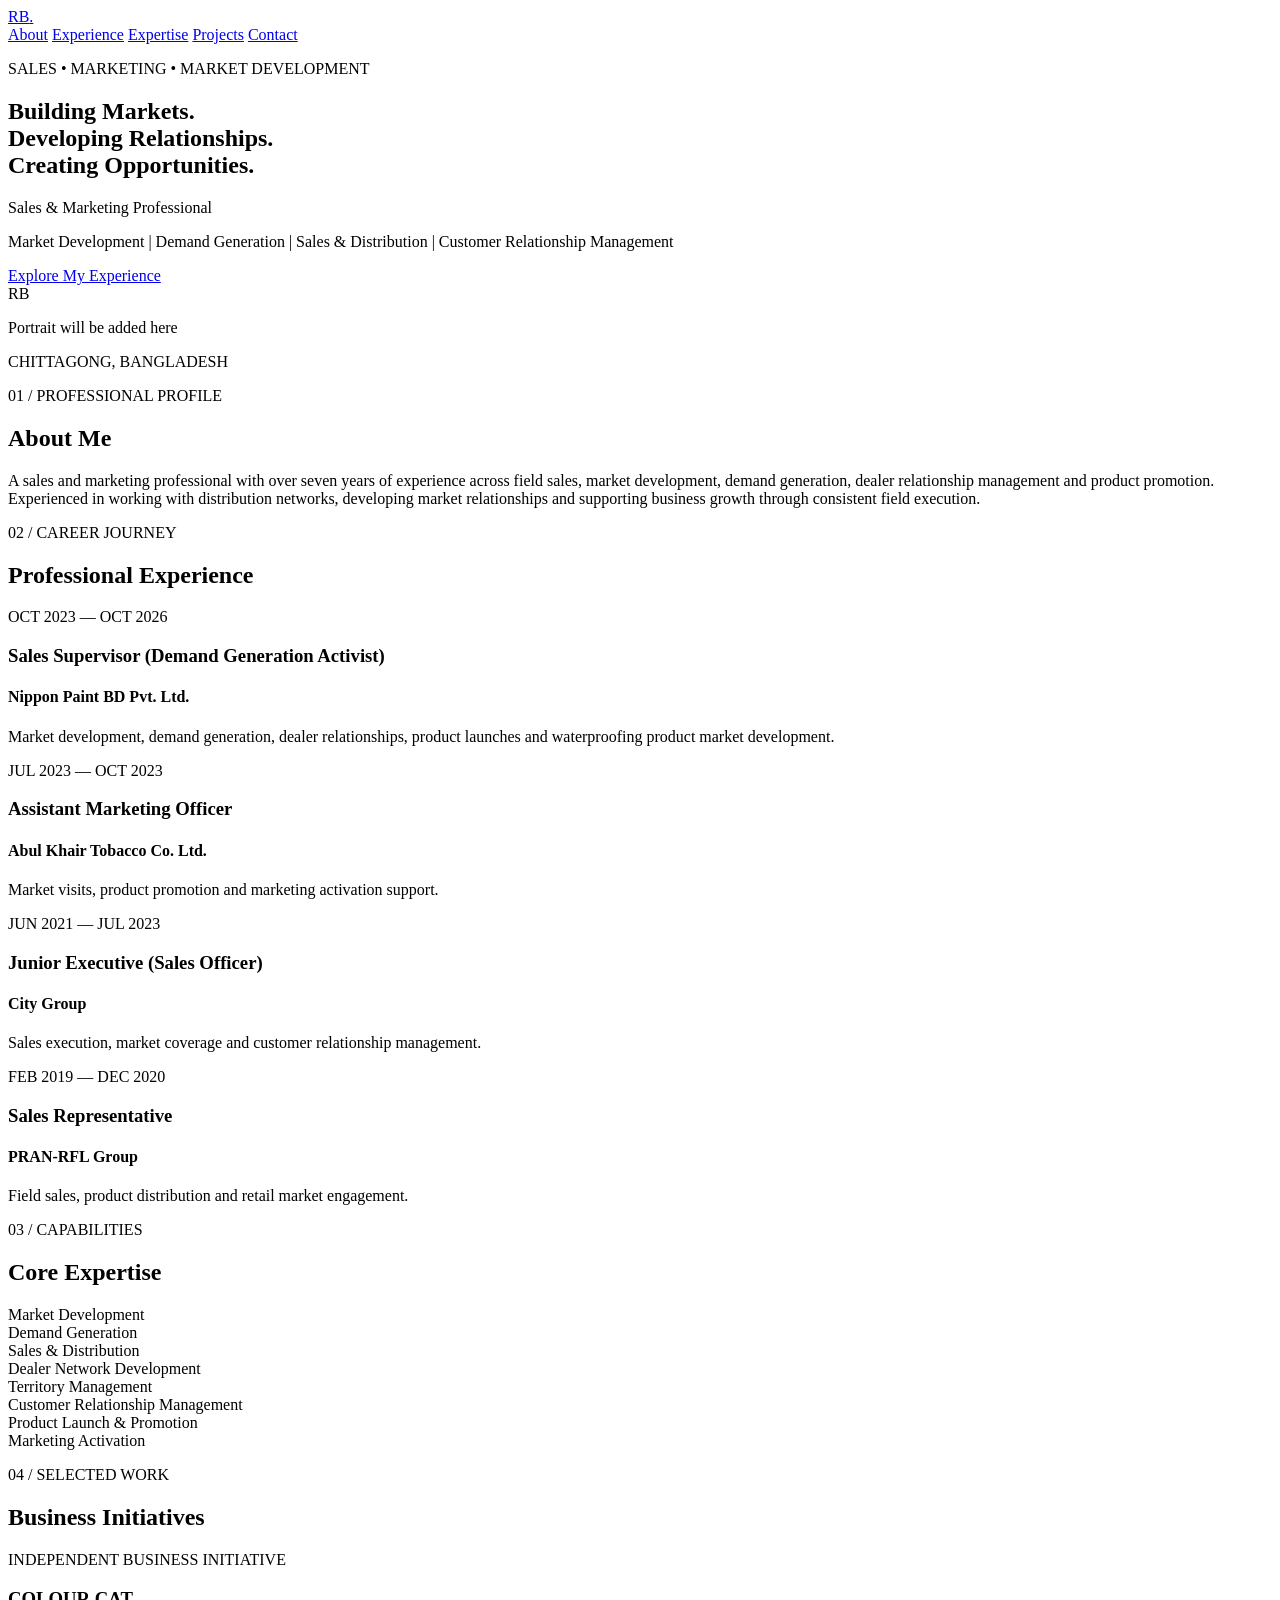
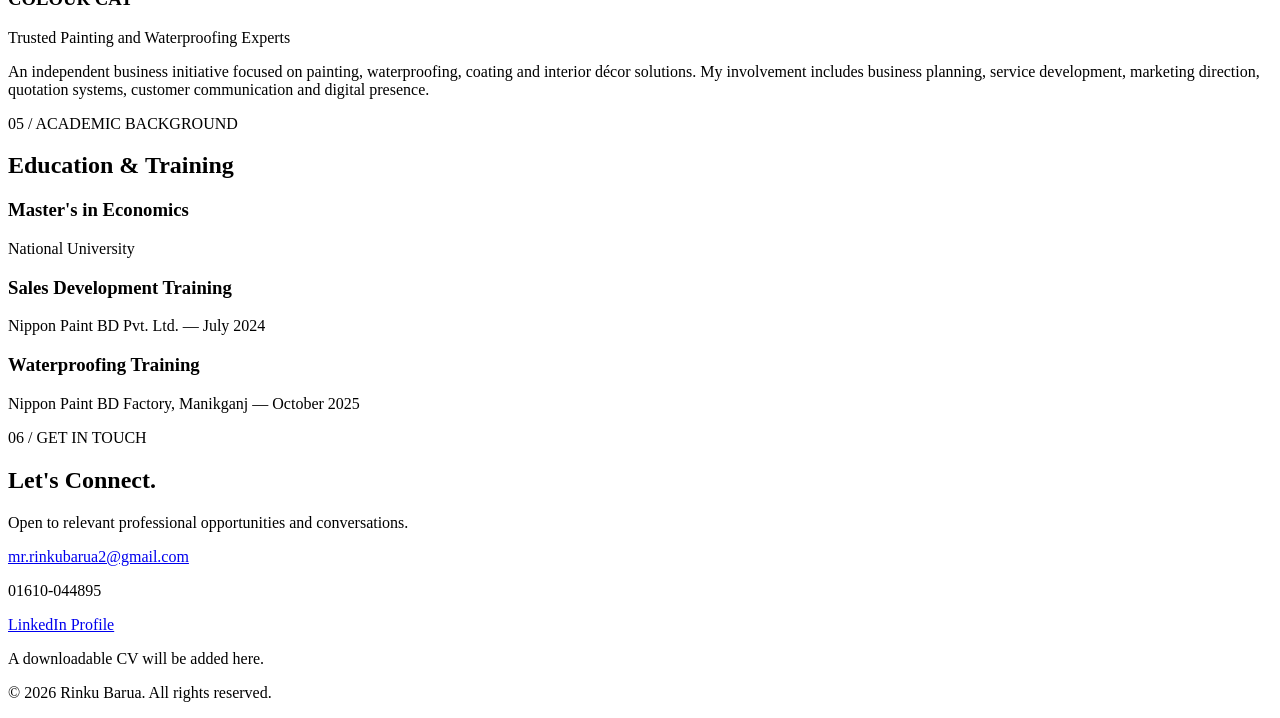
==== index.html @ 709183a2 "Add portfolio homepage structure" ====
<!DOCTYPE html>
<html lang="en">
<head>
  <meta charset="UTF-8">
  <meta name="viewport" content="width=device-width, initial-scale=1.0">
  <meta name="description" content="Rinku Barua — Sales & Marketing Professional specializing in market development, demand generation, sales and distribution.">
  <title>Rinku Barua | Sales & Marketing Professional</title>
  <link rel="stylesheet" href="style.css">
</head>
<body>

  <header class="site-header">
    <a class="brand" href="#home">RB<span>.</span></a>
    <nav>
      <a href="#about">About</a>
      <a href="#experience">Experience</a>
      <a href="#expertise">Expertise</a>
      <a href="#projects">Projects</a>
      <a href="#contact">Contact</a>
    </nav>
  </header>

  <main>
    <section class="hero" id="home">
      <div class="hero-content">
        <p class="eyebrow">SALES • MARKETING • MARKET DEVELOPMENT</p>
        <h1>Building Markets.<br>Developing Relationships.<br><span>Creating Opportunities.</span></h1>
        <p class="hero-role">Sales & Marketing Professional</p>
        <p class="hero-description">
          Market Development | Demand Generation | Sales & Distribution |
          Customer Relationship Management
        </p>
        <a class="primary-button" href="#experience">Explore My Experience</a>
      </div>
      <div class="hero-visual">
        <div class="portrait-placeholder">
          <span>RB</span>
          <p>Portrait will be added here</p>
        </div>
        <div class="visual-caption">CHITTAGONG, BANGLADESH</div>
      </div>
    </section>

    <section class="section" id="about">
      <p class="eyebrow">01 / PROFESSIONAL PROFILE</p>
      <h2>About Me</h2>
      <p class="section-intro">
        A sales and marketing professional with over seven years of experience
        across field sales, market development, demand generation, dealer
        relationship management and product promotion. Experienced in
        working with distribution networks, developing market relationships
        and supporting business growth through consistent field execution.
      </p>
    </section>

    <section class="section dark-section" id="experience">
      <p class="eyebrow">02 / CAREER JOURNEY</p>
      <h2>Professional Experience</h2>
      <div class="experience-list">
        <article class="experience-item">
          <p class="date">OCT 2023 — OCT 2026</p>
          <h3>Sales Supervisor (Demand Generation Activist)</h3>
          <h4>Nippon Paint BD Pvt. Ltd.</h4>
          <p>Market development, demand generation, dealer relationships,
          product launches and waterproofing product market development.</p>
        </article>
        <article class="experience-item">
          <p class="date">JUL 2023 — OCT 2023</p>
          <h3>Assistant Marketing Officer</h3>
          <h4>Abul Khair Tobacco Co. Ltd.</h4>
          <p>Market visits, product promotion and marketing activation support.</p>
        </article>
        <article class="experience-item">
          <p class="date">JUN 2021 — JUL 2023</p>
          <h3>Junior Executive (Sales Officer)</h3>
          <h4>City Group</h4>
          <p>Sales execution, market coverage and customer relationship management.</p>
        </article>
        <article class="experience-item">
          <p class="date">FEB 2019 — DEC 2020</p>
          <h3>Sales Representative</h3>
          <h4>PRAN-RFL Group</h4>
          <p>Field sales, product distribution and retail market engagement.</p>
        </article>
      </div>
    </section>

    <section class="section" id="expertise">
      <p class="eyebrow">03 / CAPABILITIES</p>
      <h2>Core Expertise</h2>
      <div class="expertise-grid">
        <div>Market Development</div>
        <div>Demand Generation</div>
        <div>Sales & Distribution</div>
        <div>Dealer Network Development</div>
        <div>Territory Management</div>
        <div>Customer Relationship Management</div>
        <div>Product Launch & Promotion</div>
        <div>Marketing Activation</div>
      </div>
    </section>

    <section class="section dark-section" id="projects">
      <p class="eyebrow">04 / SELECTED WORK</p>
      <h2>Business Initiatives</h2>
      <article class="initiative">
        <p class="date">INDEPENDENT BUSINESS INITIATIVE</p>
        <h3>COLOUR CAT</h3>
        <p>Trusted Painting and Waterproofing Experts</p>
        <p>
          An independent business initiative focused on painting,
          waterproofing, coating and interior décor solutions. My involvement
          includes business planning, service development, marketing direction,
          quotation systems, customer communication and digital presence.
        </p>
      </article>
    </section>

    <section class="section" id="education">
      <p class="eyebrow">05 / ACADEMIC BACKGROUND</p>
      <h2>Education & Training</h2>
      <div class="education-item">
        <h3>Master's in Economics</h3>
        <p>National University</p>
      </div>
      <div class="education-item">
        <h3>Sales Development Training</h3>
        <p>Nippon Paint BD Pvt. Ltd. — July 2024</p>
      </div>
      <div class="education-item">
        <h3>Waterproofing Training</h3>
        <p>Nippon Paint BD Factory, Manikganj — October 2025</p>
      </div>
    </section>

    <section class="section contact-section" id="contact">
      <p class="eyebrow">06 / GET IN TOUCH</p>
      <h2>Let's Connect.</h2>
      <p>Open to relevant professional opportunities and conversations.</p>
      <a href="mailto:mr.rinkubarua2@gmail.com">mr.rinkubarua2@gmail.com</a>
      <p>01610-044895</p>
      <a href="https://linkedin.com/in/rinku-barua-a6a3b2190" target="_blank" rel="noopener noreferrer">LinkedIn Profile</a>
      <p class="cv-note">A downloadable CV will be added here.</p>
    </section>
  </main>

  <footer>
    <p>© 2026 Rinku Barua. All rights reserved.</p>
  </footer>

  <script src="script.js"></script>
</body>
</html>
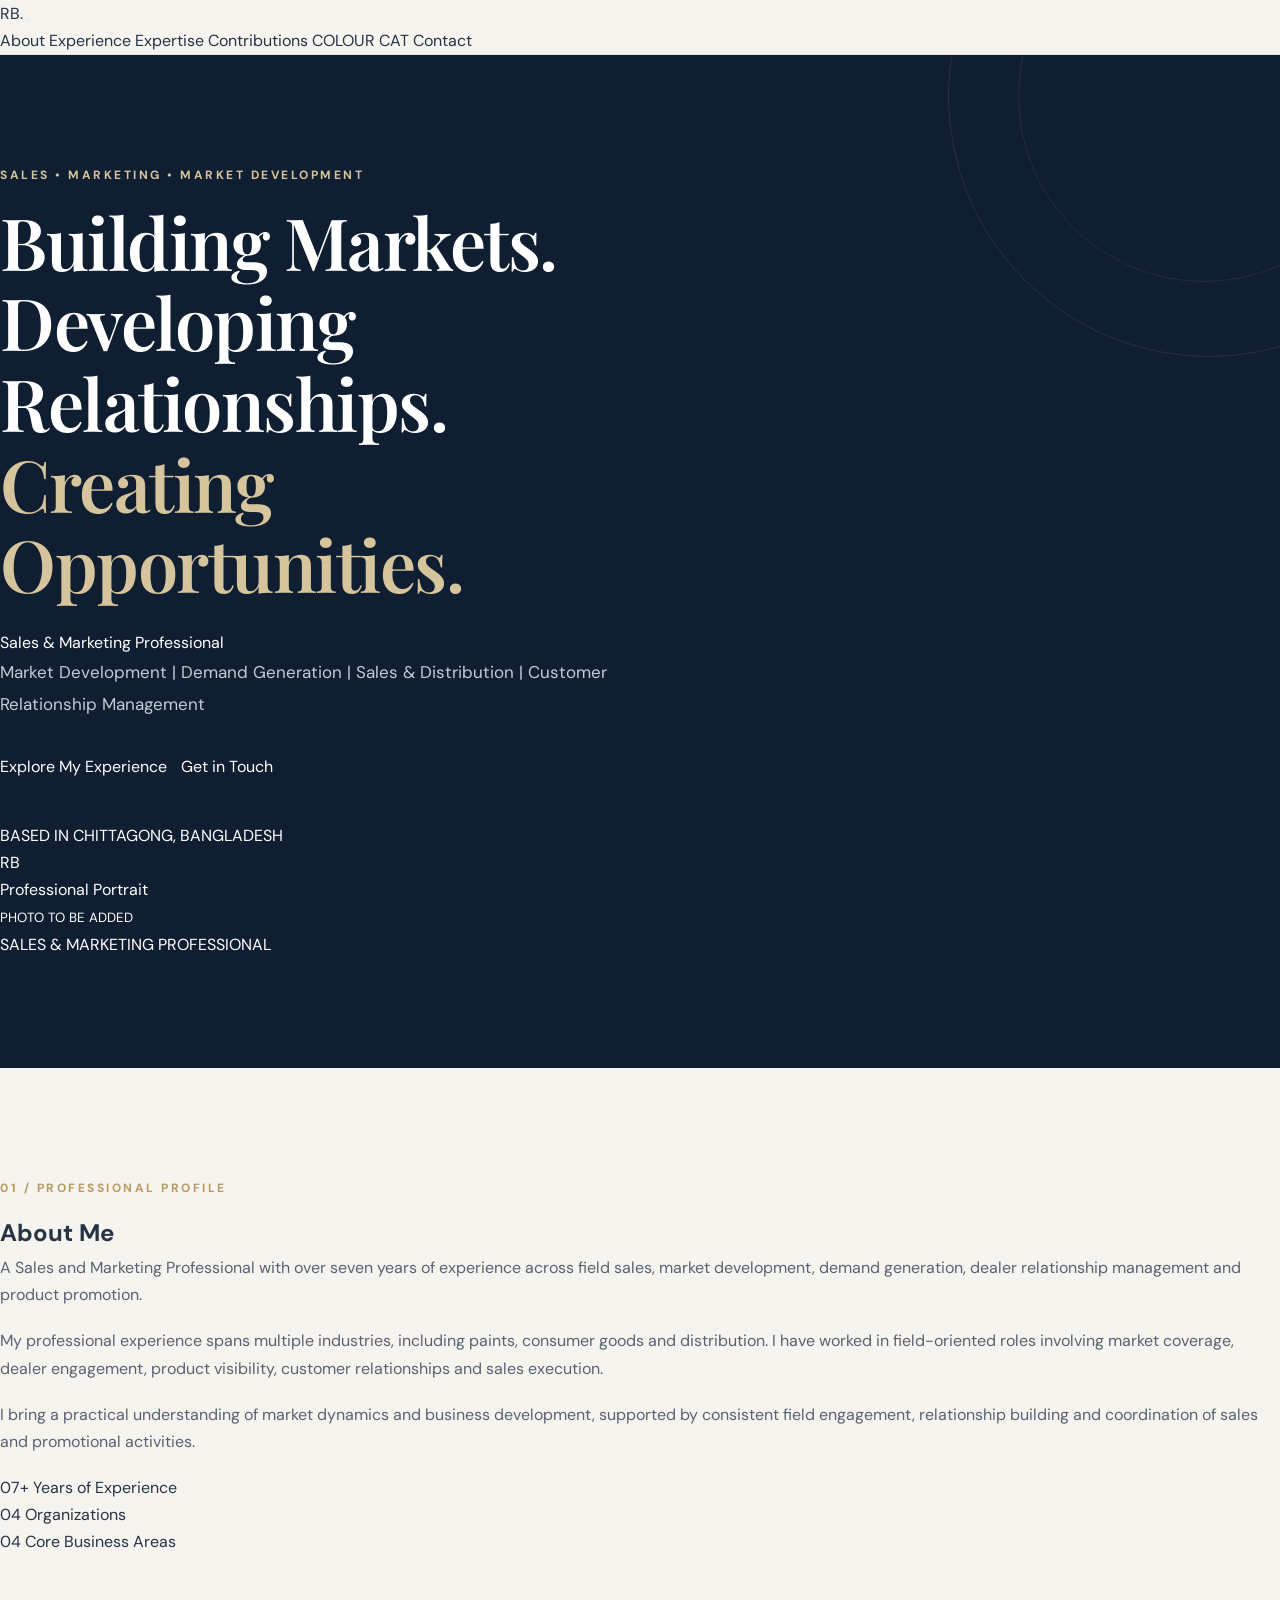
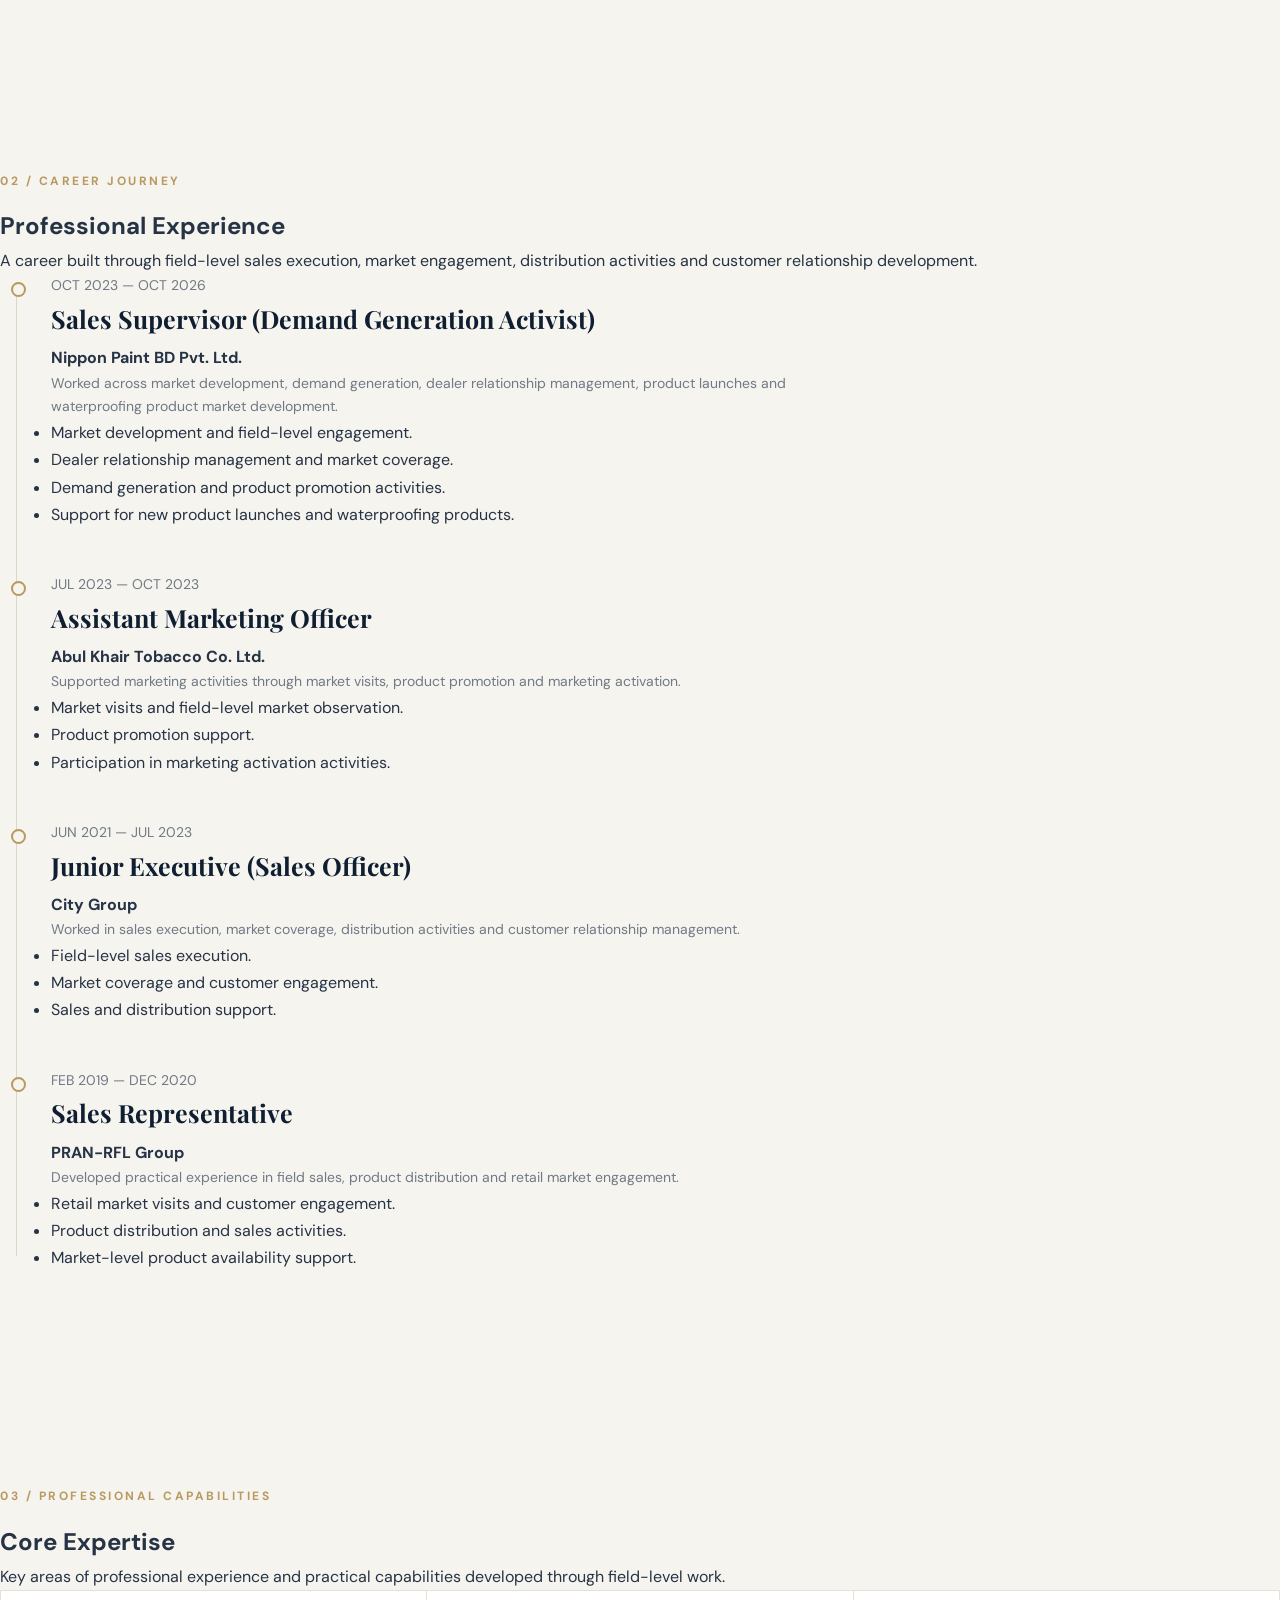
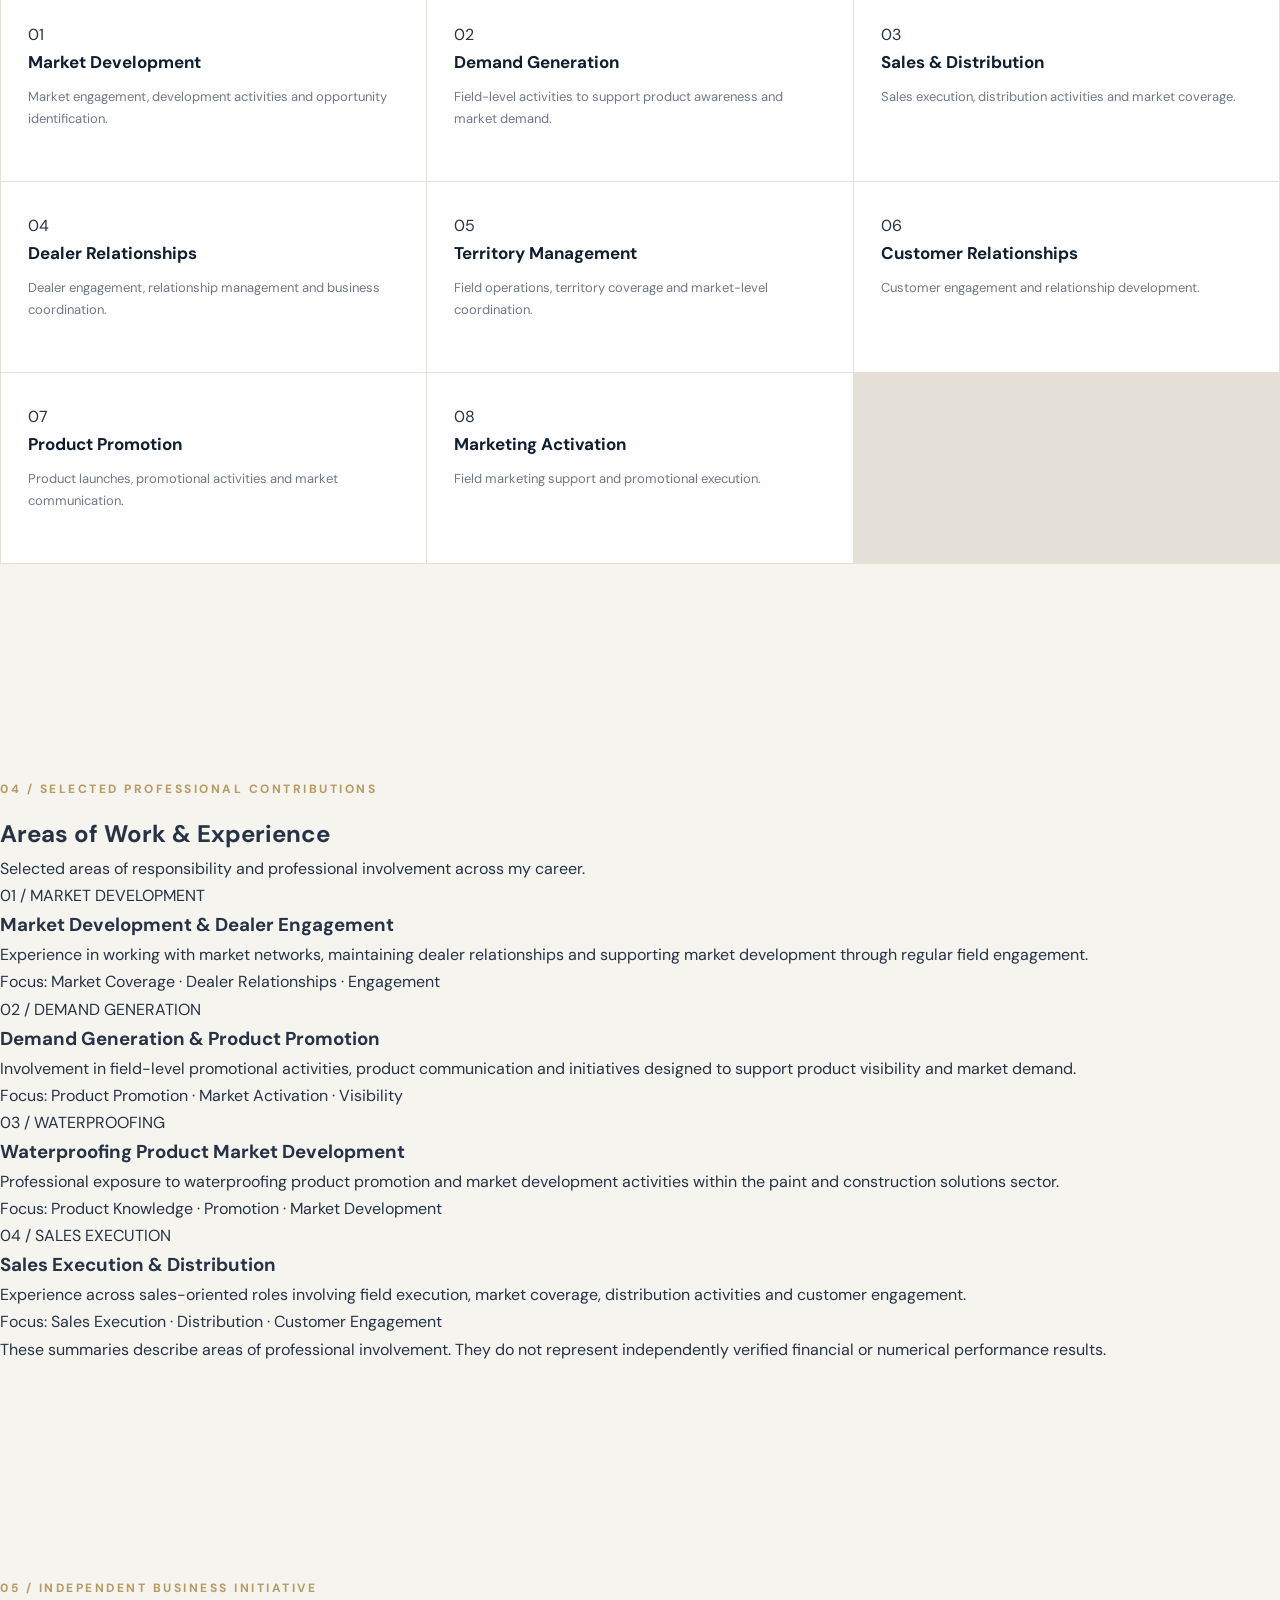
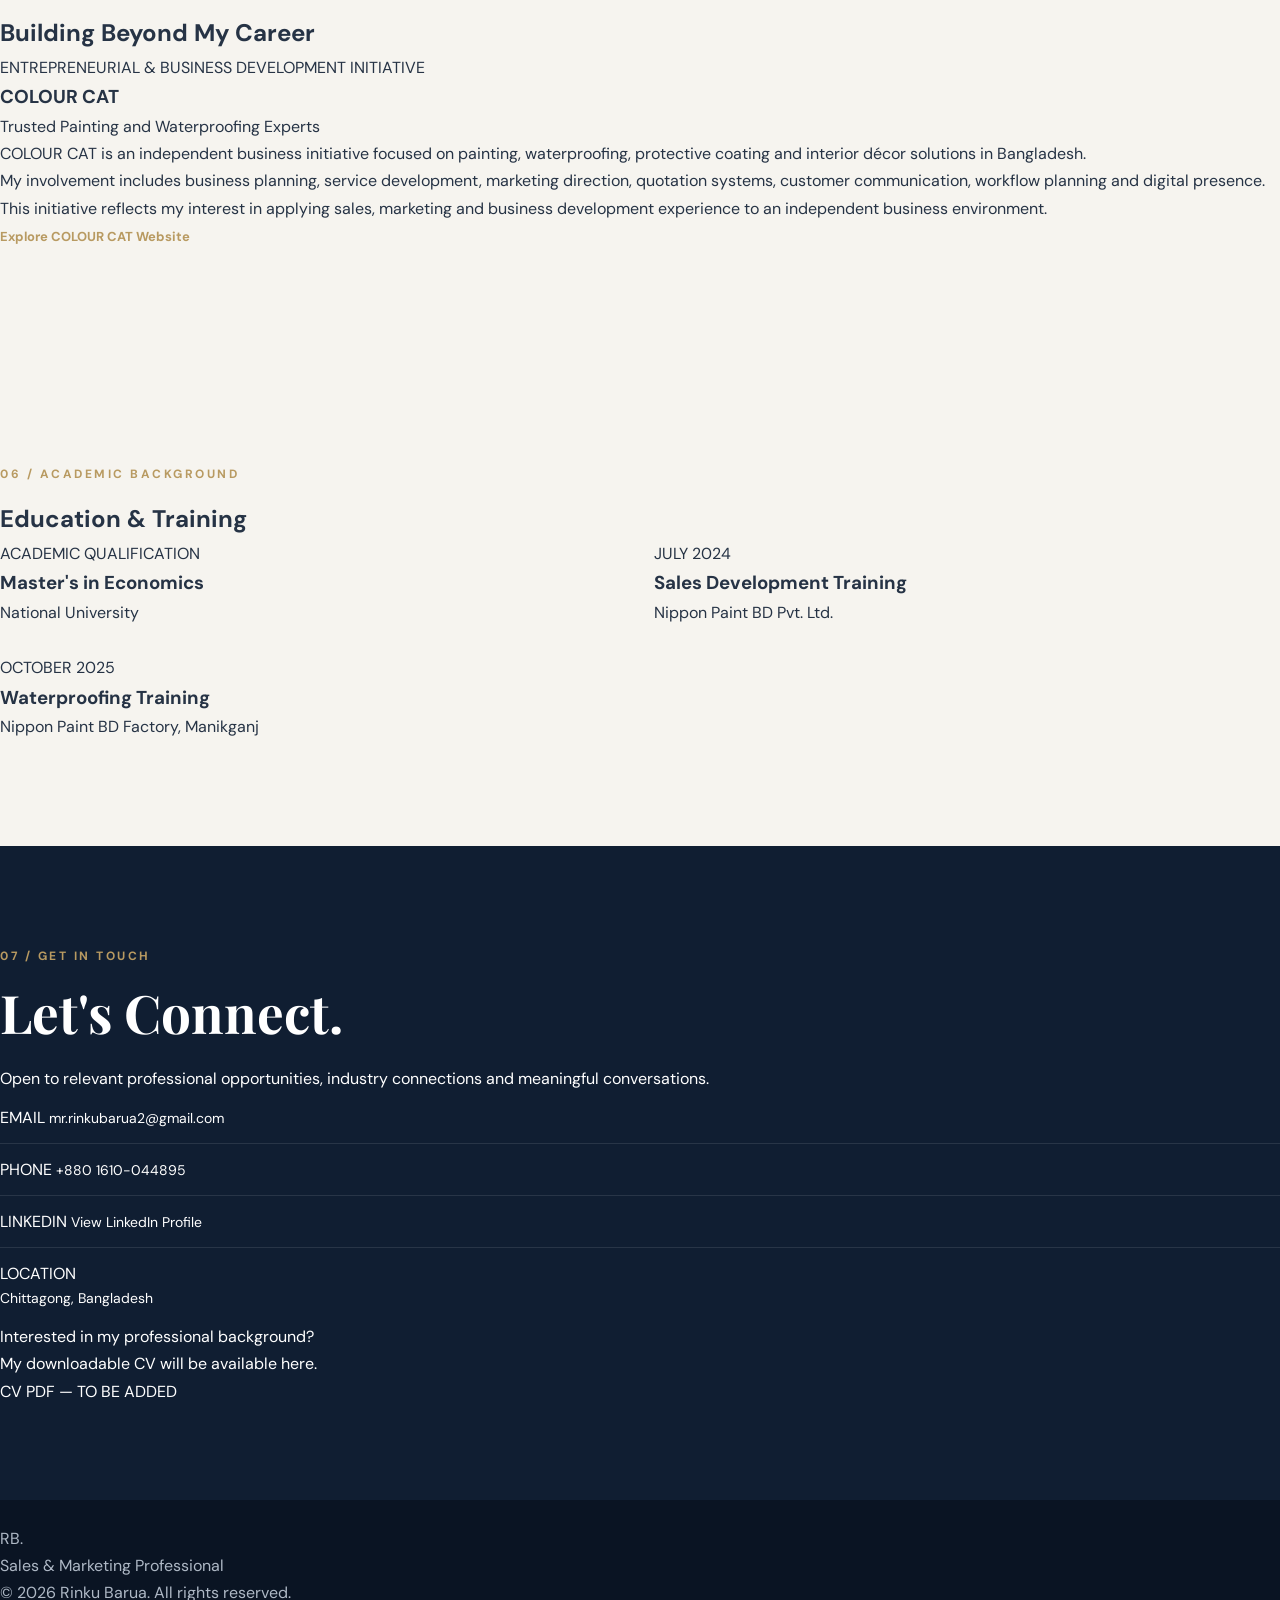
==== commit 829863c9: "Upgrade professional portfolio content" ====
--- a/index.html
+++ b/index.html
@@ -4,151 +4,630 @@
 <head>
   <meta charset="UTF-8">
   <meta name="viewport" content="width=device-width, initial-scale=1.0">
-  <meta name="description" content="Rinku Barua — Sales & Marketing Professional specializing in market development, demand generation, sales and distribution.">
+
+  <meta name="description" content="Rinku Barua is a Sales & Marketing Professional with experience in market development, demand generation, sales, distribution and customer relationship management.">
+
+  <meta name="theme-color" content="#101c2c">
+
   <title>Rinku Barua | Sales & Marketing Professional</title>
+
   <link rel="stylesheet" href="style.css">
 </head>
+
 <body>
 
+  <!-- HEADER -->
   <header class="site-header">
-    <a class="brand" href="#home">RB<span>.</span></a>
-    <nav>
+    <a class="brand" href="#home" aria-label="Rinku Barua Home">
+      RB<span>.</span>
+    </a>
+
+    <button
+      class="menu-toggle"
+      type="button"
+      aria-label="Open navigation menu"
+      aria-expanded="false"
+      aria-controls="primary-navigation">
+      <span></span>
+      <span></span>
+    </button>
+
+    <nav id="primary-navigation" class="primary-navigation">
       <a href="#about">About</a>
       <a href="#experience">Experience</a>
       <a href="#expertise">Expertise</a>
-      <a href="#projects">Projects</a>
+      <a href="#contributions">Contributions</a>
+      <a href="#initiative">COLOUR CAT</a>
       <a href="#contact">Contact</a>
     </nav>
   </header>
 
+
   <main>
+
+    <!-- HERO -->
     <section class="hero" id="home">
+
       <div class="hero-content">
-        <p class="eyebrow">SALES • MARKETING • MARKET DEVELOPMENT</p>
-        <h1>Building Markets.<br>Developing Relationships.<br><span>Creating Opportunities.</span></h1>
-        <p class="hero-role">Sales & Marketing Professional</p>
+
+        <p class="eyebrow">
+          SALES &bull; MARKETING &bull; MARKET DEVELOPMENT
+        </p>
+
+        <h1>
+          Building Markets.<br>
+          Developing Relationships.<br>
+          <span>Creating Opportunities.</span>
+        </h1>
+
+        <p class="hero-role">
+          Sales & Marketing Professional
+        </p>
+
         <p class="hero-description">
-          Market Development | Demand Generation | Sales & Distribution |
+          Market Development | Demand Generation |
+          Sales & Distribution |
           Customer Relationship Management
         </p>
-        <a class="primary-button" href="#experience">Explore My Experience</a>
-      </div>
+
+        <div class="hero-actions">
+          <a class="primary-button" href="#experience">
+            Explore My Experience
+          </a>
+
+          <a class="secondary-button" href="#contact">
+            Get in Touch
+          </a>
+        </div>
+
+        <p class="hero-location">
+          BASED IN CHITTAGONG, BANGLADESH
+        </p>
+
+      </div>
+
+
       <div class="hero-visual">
+
         <div class="portrait-placeholder">
           <span>RB</span>
-          <p>Portrait will be added here</p>
-        </div>
-        <div class="visual-caption">CHITTAGONG, BANGLADESH</div>
-      </div>
-    </section>
-
-    <section class="section" id="about">
+          <p>Professional Portrait</p>
+          <small>PHOTO TO BE ADDED</small>
+        </div>
+
+        <div class="visual-caption">
+          SALES & MARKETING PROFESSIONAL
+        </div>
+
+      </div>
+
+    </section>
+
+
+    <!-- PROFESSIONAL PROFILE -->
+    <section class="section about-section" id="about">
+
       <p class="eyebrow">01 / PROFESSIONAL PROFILE</p>
+
       <h2>About Me</h2>
+
+      <div class="about-content">
+
+        <p class="section-intro">
+          A Sales and Marketing Professional with over seven years
+          of experience across field sales, market development,
+          demand generation, dealer relationship management and
+          product promotion.
+        </p>
+
+        <p>
+          My professional experience spans multiple industries,
+          including paints, consumer goods and distribution.
+          I have worked in field-oriented roles involving market
+          coverage, dealer engagement, product visibility,
+          customer relationships and sales execution.
+        </p>
+
+        <p>
+          I bring a practical understanding of market dynamics
+          and business development, supported by consistent
+          field engagement, relationship building and
+          coordination of sales and promotional activities.
+        </p>
+
+      </div>
+
+      <div class="profile-highlights">
+
+        <div class="highlight-item">
+          <span class="highlight-number">07+</span>
+          <span class="highlight-label">Years of Experience</span>
+        </div>
+
+        <div class="highlight-item">
+          <span class="highlight-number">04</span>
+          <span class="highlight-label">Organizations</span>
+        </div>
+
+        <div class="highlight-item">
+          <span class="highlight-number">04</span>
+          <span class="highlight-label">Core Business Areas</span>
+        </div>
+
+      </div>
+
+    </section>
+
+
+    <!-- PROFESSIONAL EXPERIENCE -->
+    <section class="section dark-section" id="experience">
+
+      <p class="eyebrow">02 / CAREER JOURNEY</p>
+
+      <h2>Professional Experience</h2>
+
       <p class="section-intro">
-        A sales and marketing professional with over seven years of experience
-        across field sales, market development, demand generation, dealer
-        relationship management and product promotion. Experienced in
-        working with distribution networks, developing market relationships
-        and supporting business growth through consistent field execution.
+        A career built through field-level sales execution,
+        market engagement, distribution activities and
+        customer relationship development.
       </p>
-    </section>
-
-    <section class="section dark-section" id="experience">
-      <p class="eyebrow">02 / CAREER JOURNEY</p>
-      <h2>Professional Experience</h2>
+
+
       <div class="experience-list">
+
         <article class="experience-item">
+
           <p class="date">OCT 2023 — OCT 2026</p>
+
           <h3>Sales Supervisor (Demand Generation Activist)</h3>
+
           <h4>Nippon Paint BD Pvt. Ltd.</h4>
-          <p>Market development, demand generation, dealer relationships,
-          product launches and waterproofing product market development.</p>
-        </article>
+
+          <p>
+            Worked across market development, demand generation,
+            dealer relationship management, product launches
+            and waterproofing product market development.
+          </p>
+
+          <ul>
+            <li>Market development and field-level engagement.</li>
+            <li>Dealer relationship management and market coverage.</li>
+            <li>Demand generation and product promotion activities.</li>
+            <li>Support for new product launches and waterproofing products.</li>
+          </ul>
+
+        </article>
+
+
         <article class="experience-item">
+
           <p class="date">JUL 2023 — OCT 2023</p>
+
           <h3>Assistant Marketing Officer</h3>
+
           <h4>Abul Khair Tobacco Co. Ltd.</h4>
-          <p>Market visits, product promotion and marketing activation support.</p>
-        </article>
+
+          <p>
+            Supported marketing activities through market visits,
+            product promotion and marketing activation.
+          </p>
+
+          <ul>
+            <li>Market visits and field-level market observation.</li>
+            <li>Product promotion support.</li>
+            <li>Participation in marketing activation activities.</li>
+          </ul>
+
+        </article>
+
+
         <article class="experience-item">
+
           <p class="date">JUN 2021 — JUL 2023</p>
+
           <h3>Junior Executive (Sales Officer)</h3>
+
           <h4>City Group</h4>
-          <p>Sales execution, market coverage and customer relationship management.</p>
-        </article>
+
+          <p>
+            Worked in sales execution, market coverage,
+            distribution activities and customer relationship
+            management.
+          </p>
+
+          <ul>
+            <li>Field-level sales execution.</li>
+            <li>Market coverage and customer engagement.</li>
+            <li>Sales and distribution support.</li>
+          </ul>
+
+        </article>
+
+
         <article class="experience-item">
+
           <p class="date">FEB 2019 — DEC 2020</p>
+
           <h3>Sales Representative</h3>
+
           <h4>PRAN-RFL Group</h4>
-          <p>Field sales, product distribution and retail market engagement.</p>
-        </article>
-      </div>
-    </section>
-
+
+          <p>
+            Developed practical experience in field sales,
+            product distribution and retail market engagement.
+          </p>
+
+          <ul>
+            <li>Retail market visits and customer engagement.</li>
+            <li>Product distribution and sales activities.</li>
+            <li>Market-level product availability support.</li>
+          </ul>
+
+        </article>
+
+      </div>
+
+    </section>
+
+
+    <!-- CORE EXPERTISE -->
     <section class="section" id="expertise">
-      <p class="eyebrow">03 / CAPABILITIES</p>
+
+      <p class="eyebrow">03 / PROFESSIONAL CAPABILITIES</p>
+
       <h2>Core Expertise</h2>
+
+      <p class="section-intro">
+        Key areas of professional experience and practical
+        capabilities developed through field-level work.
+      </p>
+
+
       <div class="expertise-grid">
-        <div>Market Development</div>
-        <div>Demand Generation</div>
-        <div>Sales & Distribution</div>
-        <div>Dealer Network Development</div>
-        <div>Territory Management</div>
-        <div>Customer Relationship Management</div>
-        <div>Product Launch & Promotion</div>
-        <div>Marketing Activation</div>
-      </div>
-    </section>
-
-    <section class="section dark-section" id="projects">
-      <p class="eyebrow">04 / SELECTED WORK</p>
-      <h2>Business Initiatives</h2>
+
+        <div class="expertise-card">
+          <span>01</span>
+          <h3>Market Development</h3>
+          <p>Market engagement, development activities and opportunity identification.</p>
+        </div>
+
+        <div class="expertise-card">
+          <span>02</span>
+          <h3>Demand Generation</h3>
+          <p>Field-level activities to support product awareness and market demand.</p>
+        </div>
+
+        <div class="expertise-card">
+          <span>03</span>
+          <h3>Sales & Distribution</h3>
+          <p>Sales execution, distribution activities and market coverage.</p>
+        </div>
+
+        <div class="expertise-card">
+          <span>04</span>
+          <h3>Dealer Relationships</h3>
+          <p>Dealer engagement, relationship management and business coordination.</p>
+        </div>
+
+        <div class="expertise-card">
+          <span>05</span>
+          <h3>Territory Management</h3>
+          <p>Field operations, territory coverage and market-level coordination.</p>
+        </div>
+
+        <div class="expertise-card">
+          <span>06</span>
+          <h3>Customer Relationships</h3>
+          <p>Customer engagement and relationship development.</p>
+        </div>
+
+        <div class="expertise-card">
+          <span>07</span>
+          <h3>Product Promotion</h3>
+          <p>Product launches, promotional activities and market communication.</p>
+        </div>
+
+        <div class="expertise-card">
+          <span>08</span>
+          <h3>Marketing Activation</h3>
+          <p>Field marketing support and promotional execution.</p>
+        </div>
+
+      </div>
+
+    </section>
+
+
+    <!-- SELECTED PROFESSIONAL CONTRIBUTIONS -->
+    <section class="section dark-section" id="contributions">
+
+      <p class="eyebrow">04 / SELECTED PROFESSIONAL CONTRIBUTIONS</p>
+
+      <h2>Areas of Work & Experience</h2>
+
+      <p class="section-intro">
+        Selected areas of responsibility and professional
+        involvement across my career.
+      </p>
+
+
+      <div class="contribution-grid">
+
+        <article class="contribution-card">
+
+          <p class="date">01 / MARKET DEVELOPMENT</p>
+
+          <h3>Market Development & Dealer Engagement</h3>
+
+          <p>
+            Experience in working with market networks,
+            maintaining dealer relationships and supporting
+            market development through regular field engagement.
+          </p>
+
+          <p class="contribution-focus">
+            Focus: Market Coverage · Dealer Relationships · Engagement
+          </p>
+
+        </article>
+
+
+        <article class="contribution-card">
+
+          <p class="date">02 / DEMAND GENERATION</p>
+
+          <h3>Demand Generation & Product Promotion</h3>
+
+          <p>
+            Involvement in field-level promotional activities,
+            product communication and initiatives designed
+            to support product visibility and market demand.
+          </p>
+
+          <p class="contribution-focus">
+            Focus: Product Promotion · Market Activation · Visibility
+          </p>
+
+        </article>
+
+
+        <article class="contribution-card">
+
+          <p class="date">03 / WATERPROOFING</p>
+
+          <h3>Waterproofing Product Market Development</h3>
+
+          <p>
+            Professional exposure to waterproofing product
+            promotion and market development activities
+            within the paint and construction solutions sector.
+          </p>
+
+          <p class="contribution-focus">
+            Focus: Product Knowledge · Promotion · Market Development
+          </p>
+
+        </article>
+
+
+        <article class="contribution-card">
+
+          <p class="date">04 / SALES EXECUTION</p>
+
+          <h3>Sales Execution & Distribution</h3>
+
+          <p>
+            Experience across sales-oriented roles involving
+            field execution, market coverage, distribution
+            activities and customer engagement.
+          </p>
+
+          <p class="contribution-focus">
+            Focus: Sales Execution · Distribution · Customer Engagement
+          </p>
+
+        </article>
+
+      </div>
+
+      <p class="section-note">
+        These summaries describe areas of professional involvement.
+        They do not represent independently verified financial
+        or numerical performance results.
+      </p>
+
+    </section>
+
+
+    <!-- INDEPENDENT BUSINESS INITIATIVE -->
+    <section class="section initiative-section" id="initiative">
+
+      <p class="eyebrow">05 / INDEPENDENT BUSINESS INITIATIVE</p>
+
+      <h2>Building Beyond My Career</h2>
+
       <article class="initiative">
-        <p class="date">INDEPENDENT BUSINESS INITIATIVE</p>
-        <h3>COLOUR CAT</h3>
-        <p>Trusted Painting and Waterproofing Experts</p>
+
+        <div class="initiative-heading">
+
+          <p class="date">ENTREPRENEURIAL & BUSINESS DEVELOPMENT INITIATIVE</p>
+
+          <h3>COLOUR CAT</h3>
+
+          <p class="initiative-tagline">
+            Trusted Painting and Waterproofing Experts
+          </p>
+
+        </div>
+
+        <div class="initiative-content">
+
+          <p>
+            COLOUR CAT is an independent business initiative
+            focused on painting, waterproofing, protective
+            coating and interior décor solutions in Bangladesh.
+          </p>
+
+          <p>
+            My involvement includes business planning,
+            service development, marketing direction,
+            quotation systems, customer communication,
+            workflow planning and digital presence.
+          </p>
+
+          <p>
+            This initiative reflects my interest in applying
+            sales, marketing and business development
+            experience to an independent business environment.
+          </p>
+
+          <a
+            class="text-link"
+            href="https://colourcat.pages.dev/"
+            target="_blank"
+            rel="noopener noreferrer">
+            Explore COLOUR CAT Website
+          </a>
+
+        </div>
+
+      </article>
+
+    </section>
+
+
+    <!-- EDUCATION & TRAINING -->
+    <section class="section dark-section" id="education">
+
+      <p class="eyebrow">06 / ACADEMIC BACKGROUND</p>
+
+      <h2>Education & Training</h2>
+
+
+      <div class="education-grid">
+
+        <article class="education-item">
+
+          <p class="date">ACADEMIC QUALIFICATION</p>
+
+          <h3>Master's in Economics</h3>
+
+          <p>National University</p>
+
+        </article>
+
+
+        <article class="education-item">
+
+          <p class="date">JULY 2024</p>
+
+          <h3>Sales Development Training</h3>
+
+          <p>Nippon Paint BD Pvt. Ltd.</p>
+
+        </article>
+
+
+        <article class="education-item">
+
+          <p class="date">OCTOBER 2025</p>
+
+          <h3>Waterproofing Training</h3>
+
+          <p>Nippon Paint BD Factory, Manikganj</p>
+
+        </article>
+
+      </div>
+
+    </section>
+
+
+    <!-- CONTACT -->
+    <section class="section contact-section" id="contact">
+
+      <p class="eyebrow">07 / GET IN TOUCH</p>
+
+      <h2>Let's Connect.</h2>
+
+      <p class="section-intro">
+        Open to relevant professional opportunities,
+        industry connections and meaningful conversations.
+      </p>
+
+
+      <div class="contact-details">
+
+        <div class="contact-item">
+          <span class="contact-label">EMAIL</span>
+          <a href="mailto:mr.rinkubarua2@gmail.com">
+            mr.rinkubarua2@gmail.com
+          </a>
+        </div>
+
+        <div class="contact-item">
+          <span class="contact-label">PHONE</span>
+          <a href="tel:+8801610044895">
+            +880 1610-044895
+          </a>
+        </div>
+
+        <div class="contact-item">
+          <span class="contact-label">LINKEDIN</span>
+          <a
+            href="https://linkedin.com/in/rinku-barua-a6a3b2190"
+            target="_blank"
+            rel="noopener noreferrer">
+            View LinkedIn Profile
+          </a>
+        </div>
+
+        <div class="contact-item">
+          <span class="contact-label">LOCATION</span>
+          <p>Chittagong, Bangladesh</p>
+        </div>
+
+      </div>
+
+
+      <div class="cv-download-area">
+
+        <p class="cv-note">
+          Interested in my professional background?
+        </p>
+
         <p>
-          An independent business initiative focused on painting,
-          waterproofing, coating and interior décor solutions. My involvement
-          includes business planning, service development, marketing direction,
-          quotation systems, customer communication and digital presence.
-        </p>
-      </article>
-    </section>
-
-    <section class="section" id="education">
-      <p class="eyebrow">05 / ACADEMIC BACKGROUND</p>
-      <h2>Education & Training</h2>
-      <div class="education-item">
-        <h3>Master's in Economics</h3>
-        <p>National University</p>
-      </div>
-      <div class="education-item">
-        <h3>Sales Development Training</h3>
-        <p>Nippon Paint BD Pvt. Ltd. — July 2024</p>
-      </div>
-      <div class="education-item">
-        <h3>Waterproofing Training</h3>
-        <p>Nippon Paint BD Factory, Manikganj — October 2025</p>
-      </div>
-    </section>
-
-    <section class="section contact-section" id="contact">
-      <p class="eyebrow">06 / GET IN TOUCH</p>
-      <h2>Let's Connect.</h2>
-      <p>Open to relevant professional opportunities and conversations.</p>
-      <a href="mailto:mr.rinkubarua2@gmail.com">mr.rinkubarua2@gmail.com</a>
-      <p>01610-044895</p>
-      <a href="https://linkedin.com/in/rinku-barua-a6a3b2190" target="_blank" rel="noopener noreferrer">LinkedIn Profile</a>
-      <p class="cv-note">A downloadable CV will be added here.</p>
-    </section>
+          My downloadable CV will be available here.
+        </p>
+
+        <span class="cv-placeholder">
+          CV PDF — TO BE ADDED
+        </span>
+
+      </div>
+
+    </section>
+
   </main>
 
-  <footer>
-    <p>© 2026 Rinku Barua. All rights reserved.</p>
+
+  <!-- FOOTER -->
+  <footer class="site-footer">
+
+    <a class="brand" href="#home">RB<span>.</span></a>
+
+    <p>
+      Sales & Marketing Professional
+    </p>
+
+    <p>
+      &copy; 2026 Rinku Barua. All rights reserved.
+    </p>
+
   </footer>
 
+
   <script src="script.js"></script>
+
 </body>
 </html>
--- a/style.css
+++ b/style.css
@@ -0,0 +1,939 @@
+
+/* =========================================
+   RINKU BARUA — PROFESSIONAL PORTFOLIO
+   Design: Premium Editorial / Executive
+   ========================================= */
+
+@import url('https://fonts.googleapis.com/css2?family=DM+Sans:wght@400;500;600;700;800&family=Playfair+Display:wght@500;600;700&display=swap');
+
+:root {
+  --navy: #101e32;
+  --navy-light: #1b304b;
+  --gold: #b89a61;
+  --gold-light: #d6c49d;
+  --cream: #f6f4ef;
+  --white: #ffffff;
+  --text: #263345;
+  --muted: #707986;
+  --line: #e5e1d8;
+  --max-width: 1160px;
+  --shadow: 0 18px 50px rgba(16, 30, 50, 0.08);
+}
+
+* {
+  margin: 0;
+  padding: 0;
+  box-sizing: border-box;
+}
+
+html {
+  scroll-behavior: smooth;
+  scroll-padding-top: 90px;
+}
+
+body {
+  font-family: 'DM Sans', sans-serif;
+  background: var(--cream);
+  color: var(--text);
+  line-height: 1.7;
+  -webkit-font-smoothing: antialiased;
+}
+
+a {
+  color: inherit;
+  text-decoration: none;
+}
+
+img {
+  display: block;
+  max-width: 100%;
+}
+
+.container {
+  width: min(var(--max-width), calc(100% - 48px));
+  margin: 0 auto;
+}
+
+.section {
+  padding: 105px 0;
+}
+
+.section-white {
+  background: var(--white);
+}
+
+.section-dark {
+  background: var(--navy);
+  color: var(--white);
+}
+
+.section-heading {
+  max-width: 700px;
+  margin-bottom: 48px;
+}
+
+.eyebrow {
+  display: inline-block;
+  color: var(--gold);
+  font-size: 12px;
+  font-weight: 700;
+  letter-spacing: 2.5px;
+  text-transform: uppercase;
+  margin-bottom: 15px;
+}
+
+.section-heading h2 {
+  font-family: 'Playfair Display', serif;
+  font-size: clamp(34px, 5vw, 49px);
+  line-height: 1.2;
+  font-weight: 600;
+  color: var(--navy);
+  margin-bottom: 17px;
+}
+
+.section-dark .section-heading h2 {
+  color: var(--white);
+}
+
+.section-heading p {
+  color: var(--muted);
+  font-size: 16px;
+  max-width: 620px;
+}
+
+.section-dark .section-heading p {
+  color: #c1cad5;
+}
+
+/* HEADER */
+
+.site-header {
+  position: sticky;
+  top: 0;
+  z-index: 1000;
+  background: rgba(246, 244, 239, 0.96);
+  backdrop-filter: blur(14px);
+  border-bottom: 1px solid rgba(16, 30, 50, 0.08);
+}
+
+.navbar {
+  min-height: 82px;
+  display: flex;
+  align-items: center;
+  justify-content: space-between;
+  gap: 30px;
+}
+
+.logo {
+  color: var(--navy);
+  font-size: 19px;
+  font-weight: 800;
+  letter-spacing: -0.7px;
+  white-space: nowrap;
+}
+
+.logo span {
+  color: var(--gold);
+}
+
+.nav-links {
+  display: flex;
+  align-items: center;
+  gap: 27px;
+  list-style: none;
+}
+
+.nav-links a {
+  font-size: 13px;
+  font-weight: 600;
+  color: var(--text);
+  transition: color 0.25s ease;
+}
+
+.nav-links a:hover {
+  color: var(--gold);
+}
+
+.nav-cta {
+  display: inline-flex;
+  align-items: center;
+  justify-content: center;
+  background: var(--navy);
+  color: var(--white) !important;
+  padding: 11px 19px;
+  border-radius: 3px;
+  transition: background 0.25s ease, transform 0.25s ease;
+}
+
+.nav-cta:hover {
+  background: var(--gold);
+  transform: translateY(-2px);
+}
+
+/* HERO */
+
+.hero {
+  background: var(--navy);
+  color: var(--white);
+  padding: 105px 0 110px;
+  overflow: hidden;
+  position: relative;
+}
+
+.hero::before {
+  content: "";
+  position: absolute;
+  width: 520px;
+  height: 520px;
+  border: 1px solid rgba(214, 196, 157, 0.12);
+  border-radius: 50%;
+  right: -190px;
+  top: -220px;
+}
+
+.hero::after {
+  content: "";
+  position: absolute;
+  width: 370px;
+  height: 370px;
+  border: 1px solid rgba(214, 196, 157, 0.09);
+  border-radius: 50%;
+  right: -110px;
+  top: -145px;
+}
+
+.hero-grid {
+  display: grid;
+  grid-template-columns: 1.35fr 0.65fr;
+  align-items: center;
+  gap: 80px;
+  position: relative;
+  z-index: 1;
+}
+
+.hero .eyebrow {
+  color: var(--gold-light);
+}
+
+.hero h1 {
+  font-family: 'Playfair Display', serif;
+  font-size: clamp(45px, 6vw, 72px);
+  line-height: 1.12;
+  font-weight: 600;
+  letter-spacing: -1.5px;
+  max-width: 730px;
+  margin-bottom: 25px;
+}
+
+.hero h1 span {
+  color: var(--gold-light);
+}
+
+.hero-description {
+  max-width: 640px;
+  color: #c4ccd6;
+  font-size: 17px;
+  line-height: 1.9;
+  margin-bottom: 32px;
+}
+
+.hero-actions {
+  display: flex;
+  flex-wrap: wrap;
+  gap: 14px;
+  margin-bottom: 42px;
+}
+
+.button {
+  display: inline-flex;
+  align-items: center;
+  justify-content: center;
+  min-height: 49px;
+  padding: 12px 23px;
+  font-size: 13px;
+  font-weight: 700;
+  border: 1px solid transparent;
+  border-radius: 3px;
+  transition: all 0.25s ease;
+}
+
+.button-primary {
+  background: var(--gold);
+  color: var(--navy);
+}
+
+.button-primary:hover {
+  background: var(--gold-light);
+  transform: translateY(-2px);
+}
+
+.button-outline {
+  border-color: rgba(255, 255, 255, 0.35);
+  color: var(--white);
+}
+
+.button-outline:hover {
+  border-color: var(--gold);
+  color: var(--gold-light);
+}
+
+.hero-speciality {
+  display: flex;
+  flex-wrap: wrap;
+  gap: 12px 23px;
+  color: #c6ced8;
+  font-size: 12px;
+  font-weight: 600;
+  letter-spacing: 0.4px;
+}
+
+.hero-speciality span::before {
+  content: "•";
+  color: var(--gold);
+  margin-right: 9px;
+}
+
+.hero-image-wrap {
+  position: relative;
+  width: 100%;
+  max-width: 340px;
+  justify-self: end;
+}
+
+.hero-image-wrap::before {
+  content: "";
+  position: absolute;
+  inset: -13px 13px 13px -13px;
+  border: 1px solid var(--gold);
+  opacity: 0.75;
+}
+
+.hero-image {
+  position: relative;
+  width: 100%;
+  aspect-ratio: 4 / 5;
+  object-fit: cover;
+  object-position: center top;
+  background: #263a51;
+  filter: saturate(0.88);
+}
+
+/* INTRODUCTION STRIP */
+
+.intro-strip {
+  background: var(--white);
+  border-bottom: 1px solid var(--line);
+  padding: 29px 0;
+}
+
+.intro-strip-inner {
+  display: flex;
+  align-items: center;
+  justify-content: space-between;
+  gap: 25px;
+}
+
+.intro-strip p {
+  font-size: 13px;
+  font-weight: 600;
+  color: var(--navy);
+}
+
+.intro-strip span {
+  color: var(--gold);
+}
+
+/* ABOUT */
+
+.about-grid {
+  display: grid;
+  grid-template-columns: 0.75fr 1.25fr;
+  gap: 75px;
+  align-items: start;
+}
+
+.about-aside {
+  border-left: 3px solid var(--gold);
+  padding: 8px 0 8px 25px;
+}
+
+.about-aside h3 {
+  font-family: 'Playfair Display', serif;
+  font-size: 27px;
+  line-height: 1.35;
+  color: var(--navy);
+  margin-bottom: 14px;
+}
+
+.about-aside p {
+  color: var(--muted);
+  font-size: 14px;
+}
+
+.about-content p {
+  font-size: 16px;
+  color: #586271;
+  margin-bottom: 19px;
+}
+
+.about-highlight {
+  margin-top: 28px;
+  padding: 24px 27px;
+  background: var(--white);
+  border: 1px solid var(--line);
+  border-left: 3px solid var(--gold);
+  color: var(--navy);
+  font-weight: 600;
+  font-size: 15px;
+}
+
+/* EXPERIENCE */
+
+.experience-list {
+  position: relative;
+  max-width: 900px;
+  margin-left: 8px;
+}
+
+.experience-list::before {
+  content: "";
+  position: absolute;
+  top: 8px;
+  bottom: 15px;
+  left: 8px;
+  width: 1px;
+  background: #dcd6c9;
+}
+
+.experience-item {
+  position: relative;
+  padding: 0 0 45px 43px;
+}
+
+.experience-item:last-child {
+  padding-bottom: 0;
+}
+
+.experience-item::before {
+  content: "";
+  position: absolute;
+  top: 8px;
+  left: 3px;
+  width: 11px;
+  height: 11px;
+  border: 2px solid var(--gold);
+  background: var(--cream);
+  border-radius: 50%;
+  z-index: 1;
+}
+
+.experience-date {
+  display: inline-block;
+  color: var(--gold);
+  font-size: 12px;
+  font-weight: 800;
+  letter-spacing: 1px;
+  margin-bottom: 9px;
+  text-transform: uppercase;
+}
+
+.experience-item h3 {
+  font-family: 'Playfair Display', serif;
+  color: var(--navy);
+  font-size: 25px;
+  margin-bottom: 4px;
+}
+
+.experience-role {
+  color: #667180;
+  font-size: 14px;
+  font-weight: 700;
+  margin-bottom: 14px;
+}
+
+.experience-item p {
+  color: var(--muted);
+  font-size: 14px;
+  max-width: 760px;
+}
+
+/* EXPERTISE */
+
+.expertise-grid {
+  display: grid;
+  grid-template-columns: repeat(3, 1fr);
+  gap: 1px;
+  background: var(--line);
+  border: 1px solid var(--line);
+}
+
+.expertise-card {
+  background: var(--white);
+  padding: 30px 27px;
+  min-height: 190px;
+  transition: background 0.25s ease;
+}
+
+.expertise-card:hover {
+  background: #fbfaf7;
+}
+
+.expertise-number {
+  color: var(--gold);
+  font-size: 12px;
+  font-weight: 800;
+  letter-spacing: 1px;
+  margin-bottom: 22px;
+}
+
+.expertise-card h3 {
+  color: var(--navy);
+  font-size: 17px;
+  margin-bottom: 9px;
+}
+
+.expertise-card p {
+  color: var(--muted);
+  font-size: 13px;
+  line-height: 1.7;
+}
+
+/* CAREER EVIDENCE */
+
+.evidence-grid {
+  display: grid;
+  grid-template-columns: repeat(2, 1fr);
+  gap: 22px;
+}
+
+.evidence-card {
+  padding: 30px;
+  background: var(--white);
+  border: 1px solid var(--line);
+  transition: transform 0.25s ease, box-shadow 0.25s ease;
+}
+
+.evidence-card:hover {
+  transform: translateY(-4px);
+  box-shadow: var(--shadow);
+}
+
+.evidence-card h3 {
+  font-family: 'Playfair Display', serif;
+  font-size: 22px;
+  color: var(--navy);
+  margin-bottom: 11px;
+}
+
+.evidence-card p {
+  color: var(--muted);
+  font-size: 14px;
+}
+
+/* COLOUR CAT */
+
+.initiative-panel {
+  background: var(--navy-light);
+  border: 1px solid rgba(214, 196, 157, 0.25);
+  padding: 55px;
+  display: grid;
+  grid-template-columns: 1fr 0.75fr;
+  gap: 55px;
+  align-items: center;
+}
+
+.initiative-panel .eyebrow {
+  color: var(--gold-light);
+}
+
+.initiative-panel h2 {
+  font-family: 'Playfair Display', serif;
+  font-size: clamp(30px, 4vw, 42px);
+  line-height: 1.2;
+  margin-bottom: 18px;
+}
+
+.initiative-panel p {
+  color: #c5cfda;
+  font-size: 14px;
+  margin-bottom: 16px;
+}
+
+.initiative-details {
+  border-left: 1px solid rgba(214, 196, 157, 0.45);
+  padding-left: 30px;
+}
+
+.initiative-details h3 {
+  color: var(--gold-light);
+  font-size: 14px;
+  margin-bottom: 15px;
+}
+
+.initiative-details ul {
+  list-style: none;
+}
+
+.initiative-details li {
+  color: #e0e5eb;
+  font-size: 13px;
+  padding: 8px 0;
+  border-bottom: 1px solid rgba(255,255,255,0.1);
+}
+
+.initiative-details li::before {
+  content: "—";
+  color: var(--gold);
+  margin-right: 10px;
+}
+
+/* EDUCATION & TRAINING */
+
+.education-grid {
+  display: grid;
+  grid-template-columns: 1fr 1fr;
+  gap: 28px;
+}
+
+.education-card {
+  background: var(--cream);
+  padding: 32px;
+  border-top: 3px solid var(--gold);
+}
+
+.education-card h3 {
+  font-family: 'Playfair Display', serif;
+  font-size: 23px;
+  color: var(--navy);
+  margin-bottom: 20px;
+}
+
+.education-entry {
+  padding: 17px 0;
+  border-bottom: 1px solid var(--line);
+}
+
+.education-entry:last-child {
+  border-bottom: 0;
+}
+
+.education-entry h4 {
+  color: var(--navy);
+  font-size: 15px;
+  margin-bottom: 4px;
+}
+
+.education-entry p {
+  color: var(--muted);
+  font-size: 13px;
+}
+
+/* CONTACT */
+
+.contact-section {
+  background: var(--navy);
+  color: var(--white);
+  padding: 95px 0;
+}
+
+.contact-grid {
+  display: grid;
+  grid-template-columns: 1fr 0.8fr;
+  gap: 70px;
+  align-items: center;
+}
+
+.contact-section h2 {
+  font-family: 'Playfair Display', serif;
+  font-size: clamp(37px, 5vw, 53px);
+  line-height: 1.2;
+  margin-bottom: 20px;
+}
+
+.contact-section .contact-description {
+  color: #c2ccd7;
+  max-width: 560px;
+  font-size: 15px;
+}
+
+.contact-info {
+  border-left: 1px solid rgba(214, 196, 157, 0.45);
+  padding-left: 32px;
+}
+
+.contact-item {
+  padding: 12px 0;
+  border-bottom: 1px solid rgba(255,255,255,0.1);
+}
+
+.contact-item:last-child {
+  border-bottom: 0;
+}
+
+.contact-item small {
+  display: block;
+  color: var(--gold-light);
+  font-size: 10px;
+  font-weight: 800;
+  letter-spacing: 1.5px;
+  text-transform: uppercase;
+  margin-bottom: 5px;
+}
+
+.contact-item a,
+.contact-item p {
+  color: var(--white);
+  font-size: 14px;
+  overflow-wrap: anywhere;
+}
+
+.contact-item a:hover {
+  color: var(--gold-light);
+}
+
+/* FOOTER */
+
+.site-footer {
+  background: #0a1423;
+  color: #aeb8c5;
+  padding: 25px 0;
+}
+
+.footer-inner {
+  display: flex;
+  justify-content: space-between;
+  align-items: center;
+  gap: 20px;
+}
+
+.footer-inner p {
+  font-size: 12px;
+}
+
+.footer-inner strong {
+  color: var(--gold-light);
+}
+
+/* GENERAL LINKS & DETAILS */
+
+.text-link {
+  color: var(--gold);
+  font-weight: 700;
+  font-size: 13px;
+}
+
+.text-link:hover {
+  color: var(--navy);
+}
+
+::selection {
+  background: var(--gold-light);
+  color: var(--navy);
+}
+
+:focus-visible {
+  outline: 2px solid var(--gold);
+  outline-offset: 4px;
+}
+
+/* RESPONSIVE: TABLET */
+
+@media (max-width: 900px) {
+  .section {
+    padding: 80px 0;
+  }
+
+  .hero {
+    padding: 80px 0;
+  }
+
+  .hero-grid {
+    grid-template-columns: 1.2fr 0.8fr;
+    gap: 40px;
+  }
+
+  .hero-image-wrap {
+    max-width: 280px;
+  }
+
+  .nav-links {
+    gap: 14px;
+  }
+
+  .nav-links a {
+    font-size: 12px;
+  }
+
+  .about-grid {
+    gap: 40px;
+  }
+
+  .initiative-panel {
+    padding: 38px;
+    gap: 35px;
+  }
+
+  .expertise-grid {
+    grid-template-columns: repeat(2, 1fr);
+  }
+}
+
+/* RESPONSIVE: MOBILE */
+
+@media (max-width: 640px) {
+  .container {
+    width: min(100% - 36px, var(--max-width));
+  }
+
+  .section {
+    padding: 66px 0;
+  }
+
+  .navbar {
+    min-height: 68px;
+    flex-wrap: wrap;
+    gap: 10px;
+    padding: 13px 0;
+  }
+
+  .logo {
+    font-size: 17px;
+  }
+
+  .nav-links {
+    width: 100%;
+    overflow-x: auto;
+    padding: 5px 0 7px;
+    gap: 21px;
+    scrollbar-width: none;
+  }
+
+  .nav-links::-webkit-scrollbar {
+    display: none;
+  }
+
+  .nav-links li {
+    flex-shrink: 0;
+  }
+
+  .nav-links a {
+    font-size: 11px;
+  }
+
+  .nav-cta {
+    padding: 8px 12px;
+  }
+
+  .hero {
+    padding: 64px 0 70px;
+  }
+
+  .hero-grid {
+    grid-template-columns: 1fr;
+    gap: 38px;
+  }
+
+  .hero h1 {
+    font-size: clamp(42px, 12vw, 57px);
+  }
+
+  .hero-description {
+    font-size: 15px;
+  }
+
+  .hero-image-wrap {
+    max-width: 245px;
+    justify-self: start;
+    margin-left: 14px;
+  }
+
+  .hero-speciality {
+    gap: 10px 16px;
+  }
+
+  .intro-strip-inner {
+    align-items: flex-start;
+    flex-direction: column;
+    gap: 9px;
+  }
+
+  .section-heading {
+    margin-bottom: 33px;
+  }
+
+  .section-heading h2 {
+    font-size: 35px;
+  }
+
+  .about-grid {
+    grid-template-columns: 1fr;
+    gap: 30px;
+  }
+
+  .about-content p {
+    font-size: 15px;
+  }
+
+  .experience-item {
+    padding-left: 34px;
+    padding-bottom: 35px;
+  }
+
+  .experience-item h3 {
+    font-size: 22px;
+  }
+
+  .expertise-grid,
+  .evidence-grid,
+  .education-grid {
+    grid-template-columns: 1fr;
+  }
+
+  .expertise-card {
+    min-height: auto;
+    padding: 25px;
+  }
+
+  .initiative-panel {
+    grid-template-columns: 1fr;
+    padding: 28px 23px;
+    gap: 25px;
+  }
+
+  .initiative-details {
+    border-left: 0;
+    border-top: 1px solid rgba(214, 196, 157, 0.45);
+    padding: 23px 0 0;
+  }
+
+  .contact-grid {
+    grid-template-columns: 1fr;
+    gap: 35px;
+  }
+
+  .contact-info {
+    padding-left: 20px;
+  }
+
+  .contact-section {
+    padding: 70px 0;
+  }
+
+  .footer-inner {
+    flex-direction: column;
+    align-items: flex-start;
+    gap: 8px;
+  }
+}
+
+/* ACCESSIBILITY: REDUCED MOTION */
+
+@media (prefers-reduced-motion: reduce) {
+  *,
+  *::before,
+  *::after {
+    scroll-behavior: auto !important;
+    transition-duration: 0.01ms !important;
+    animation-duration: 0.01ms !important;
+  }
+}
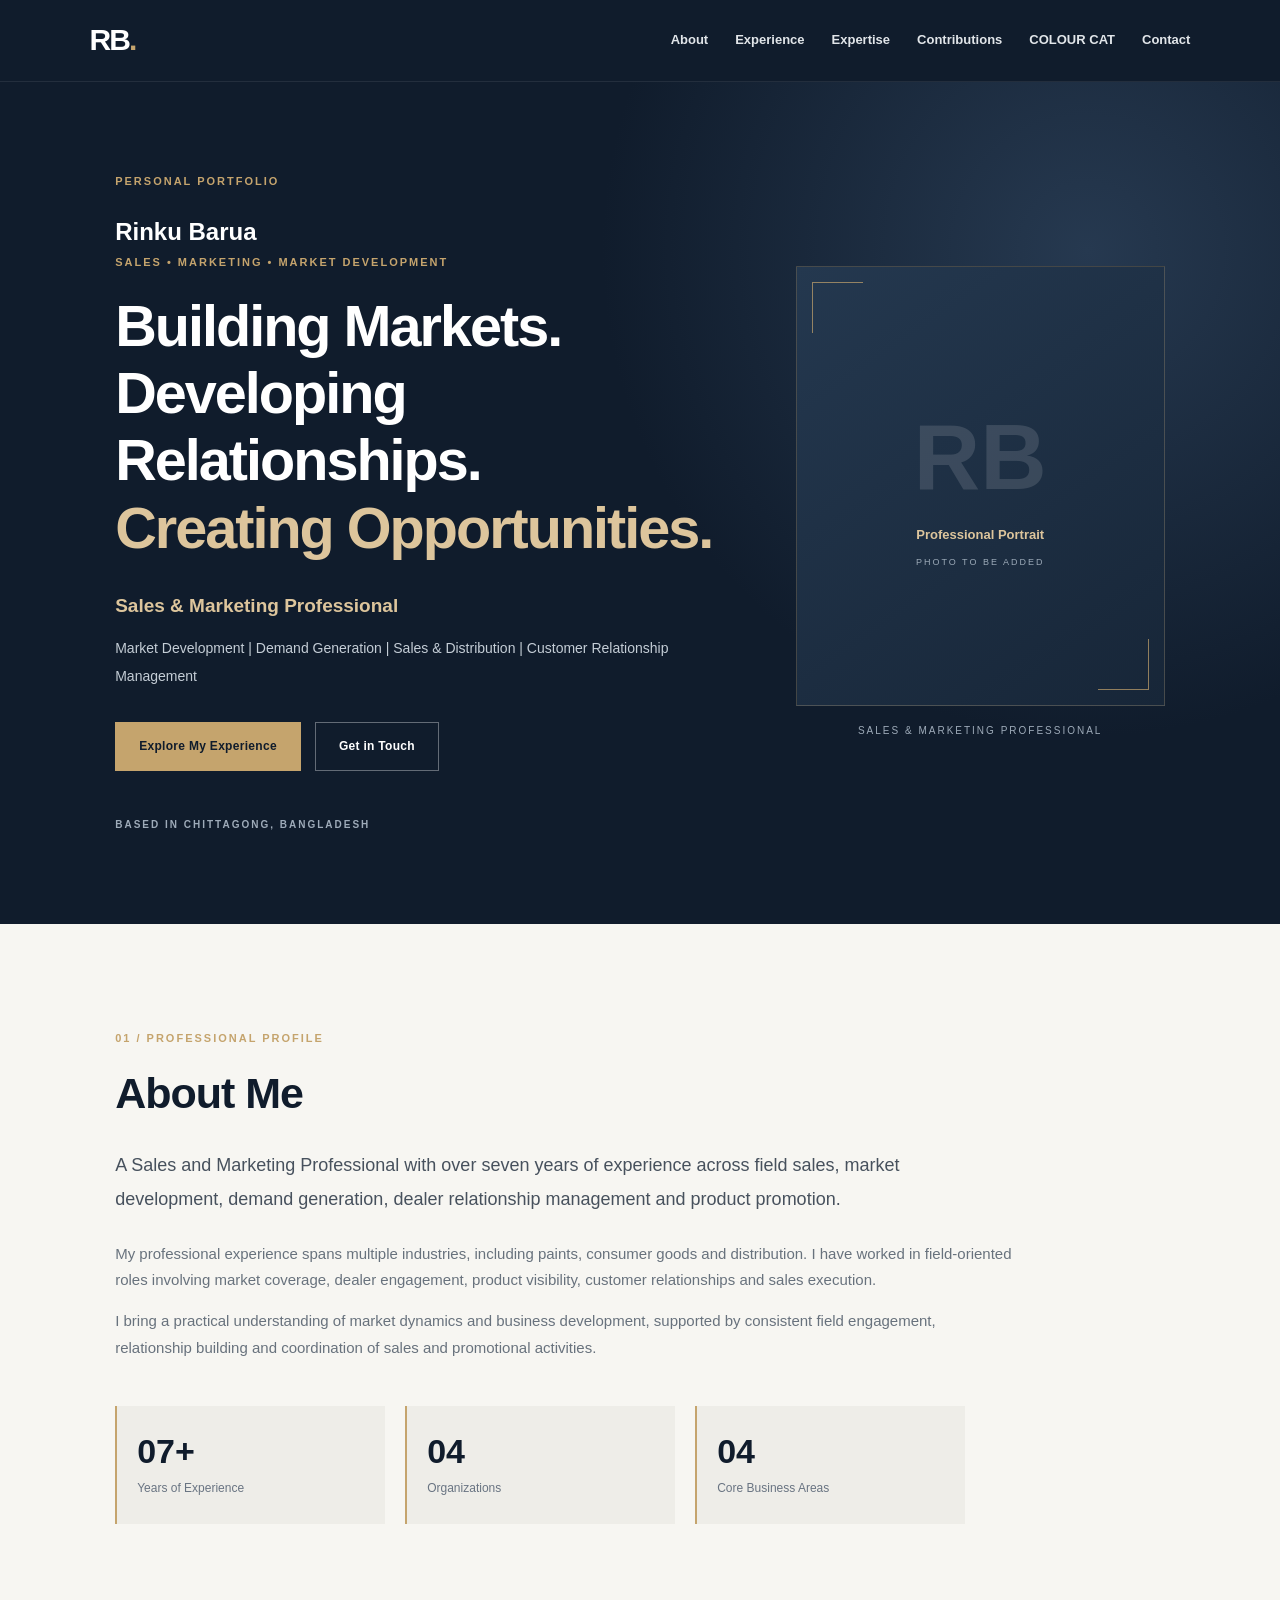
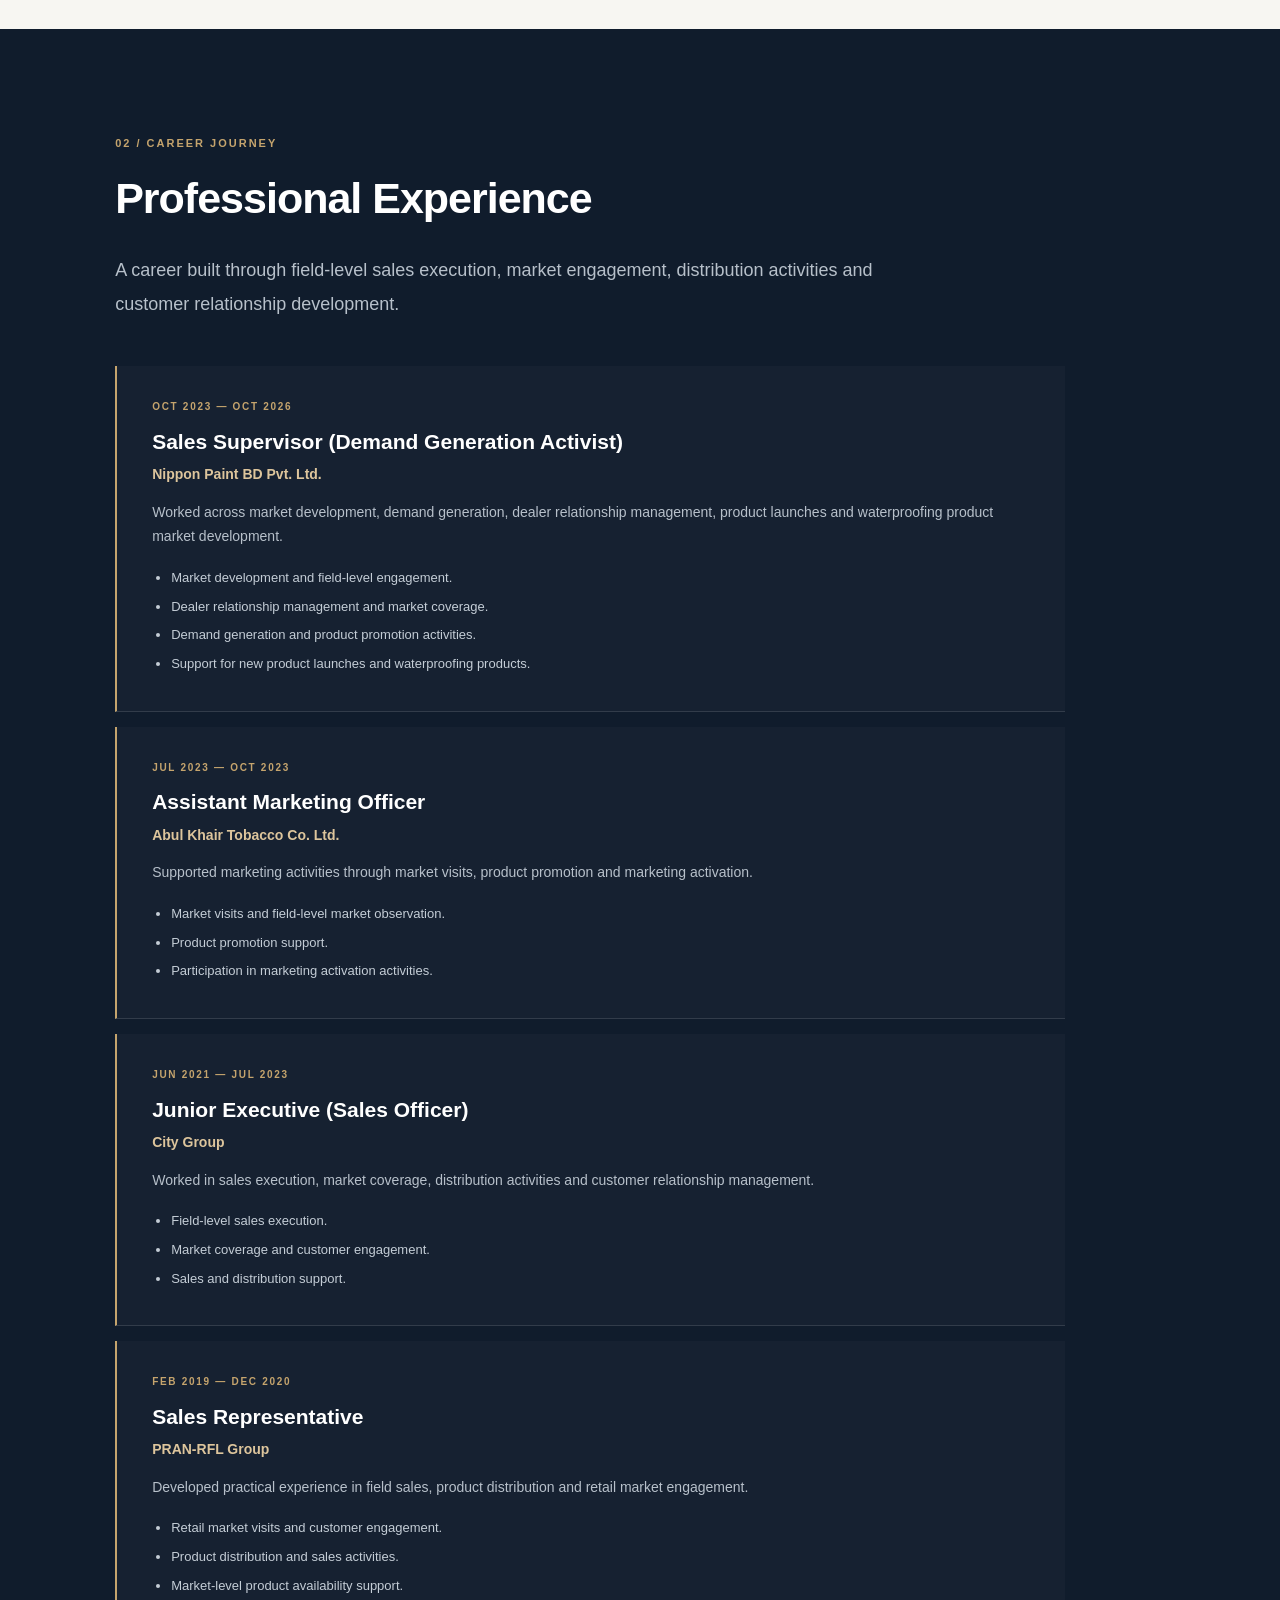
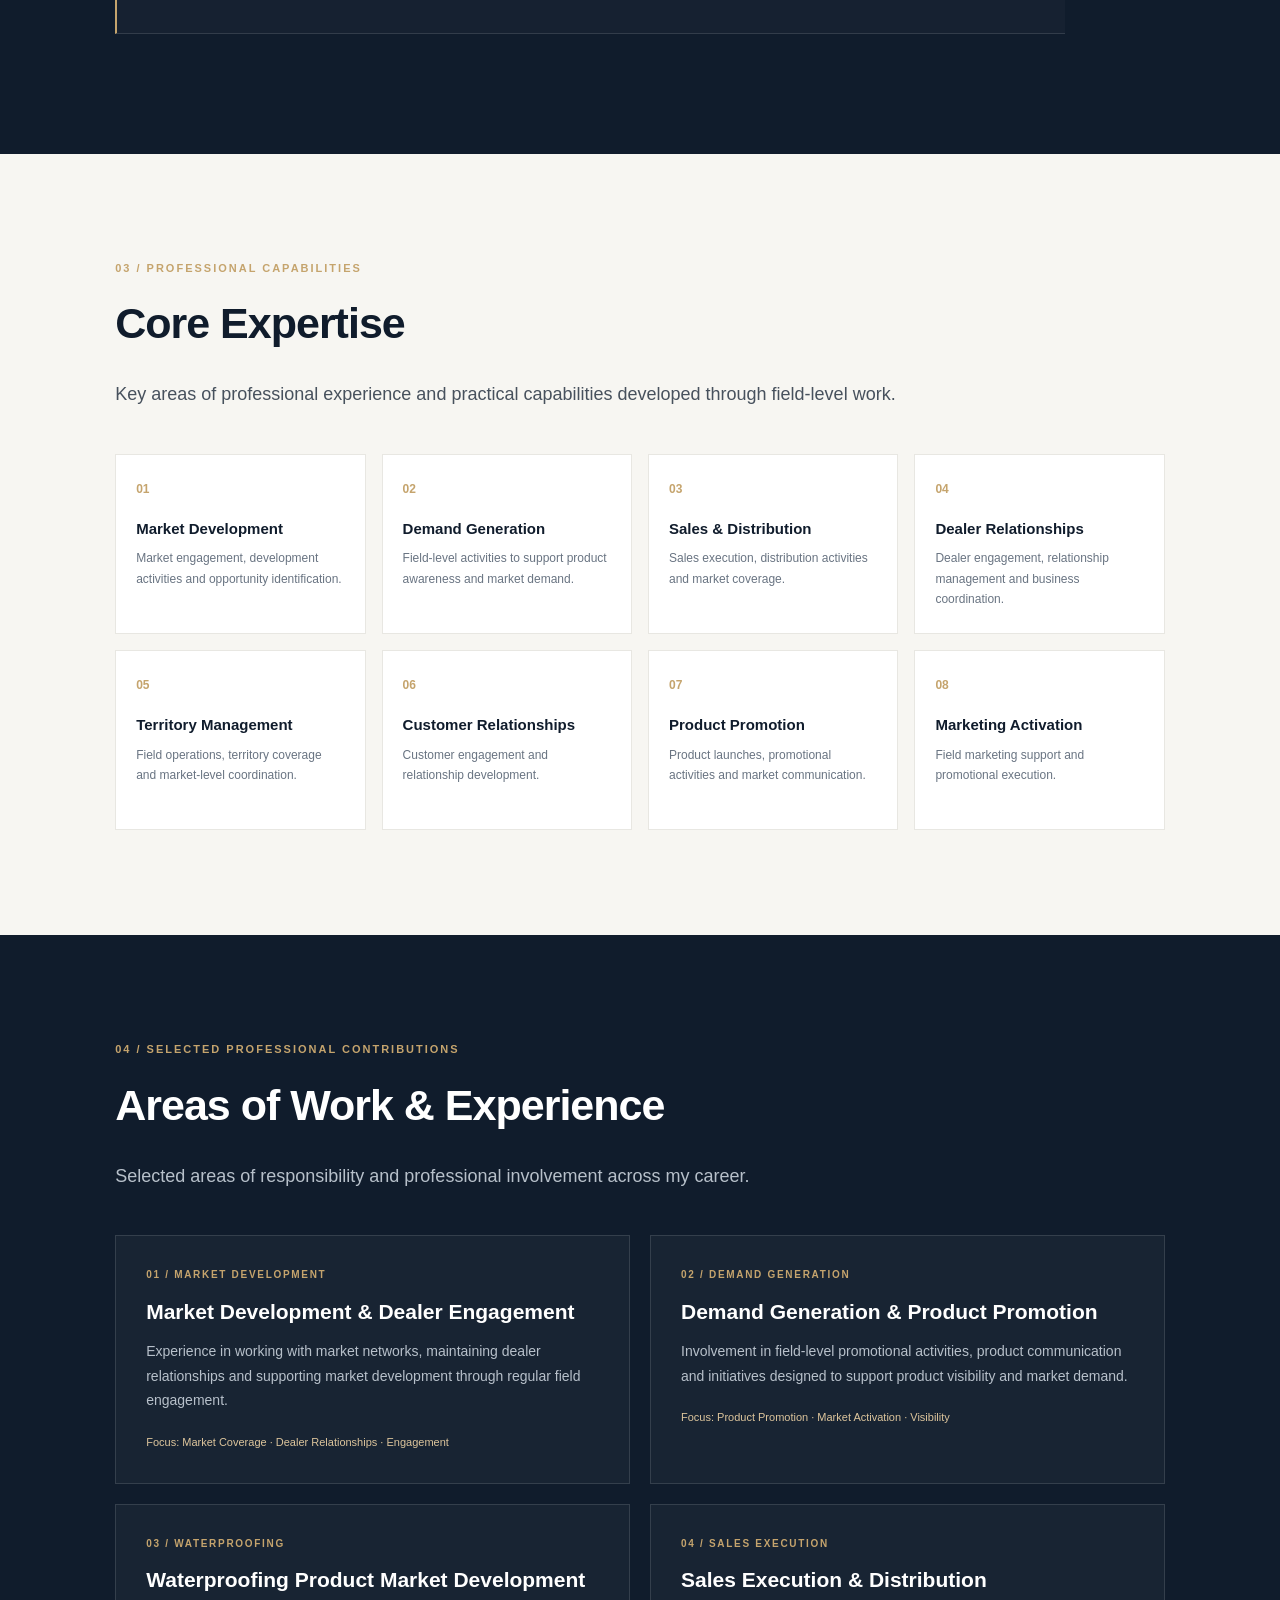
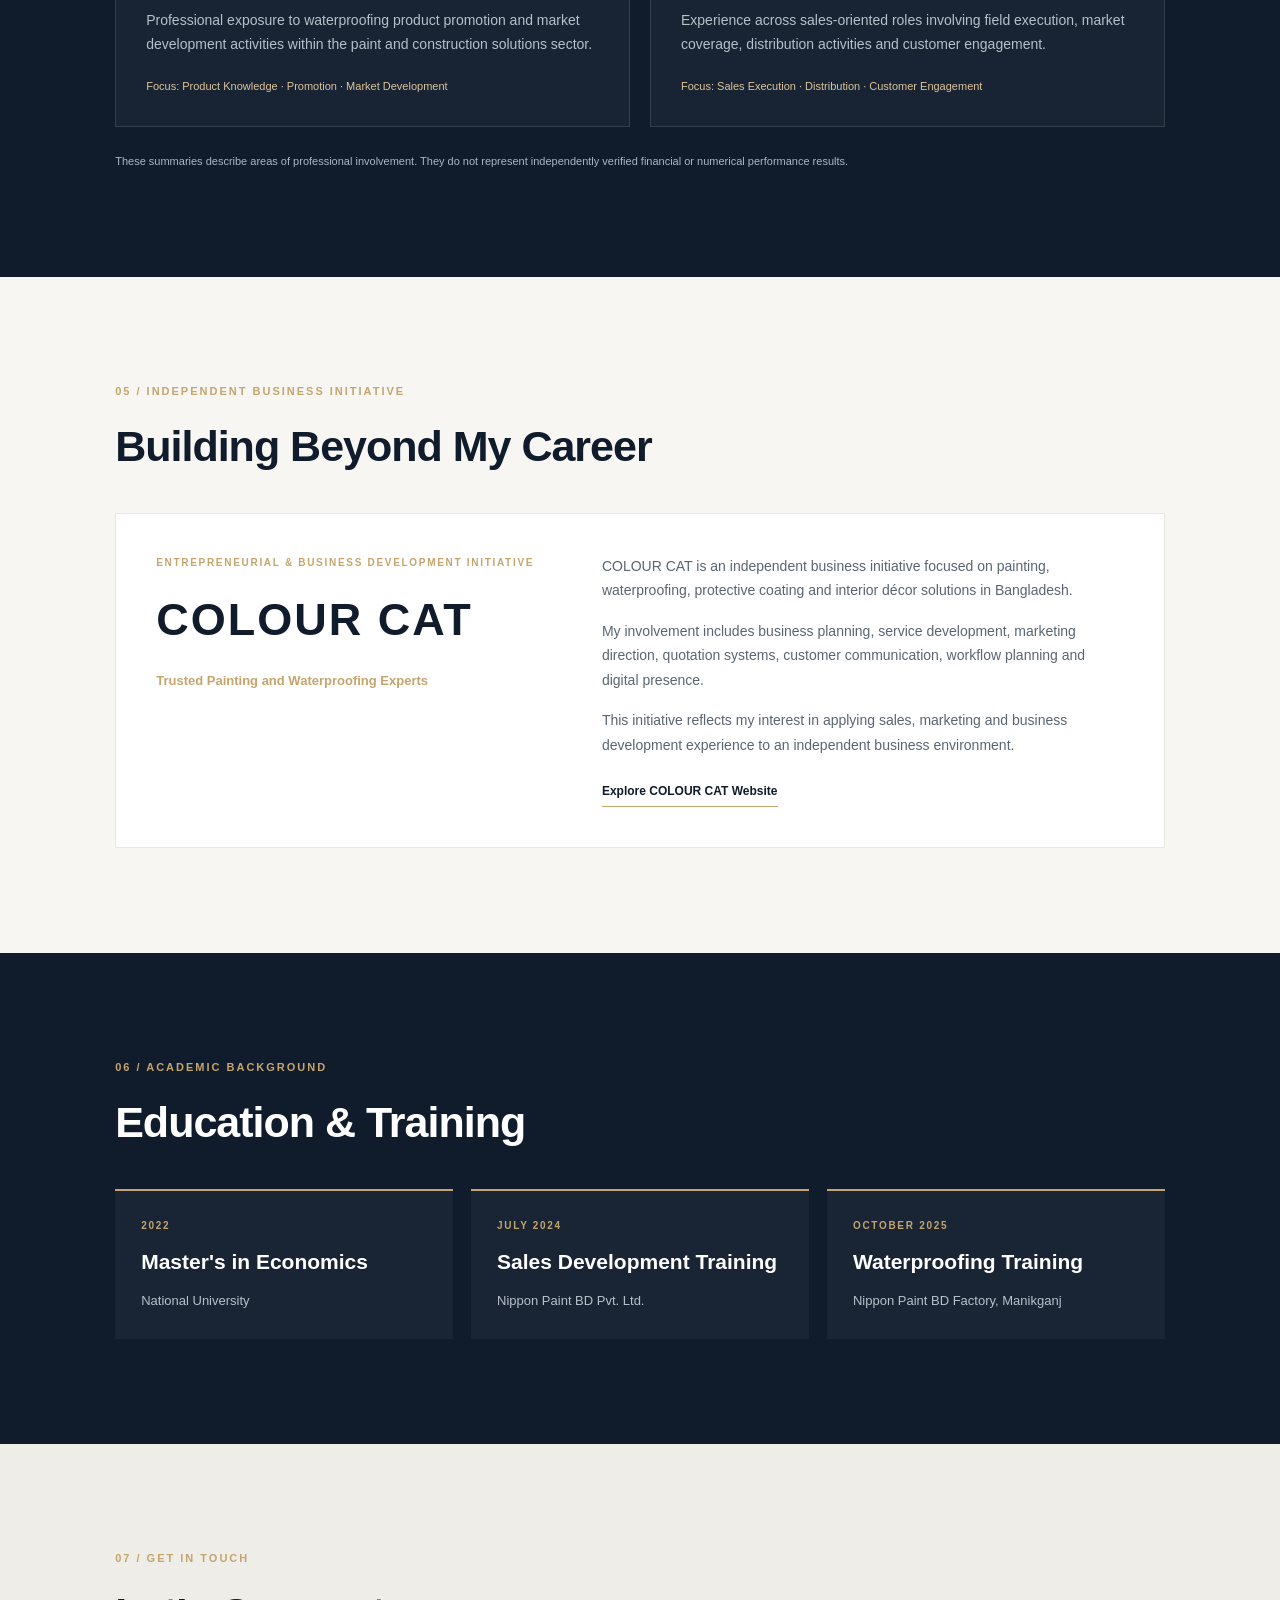
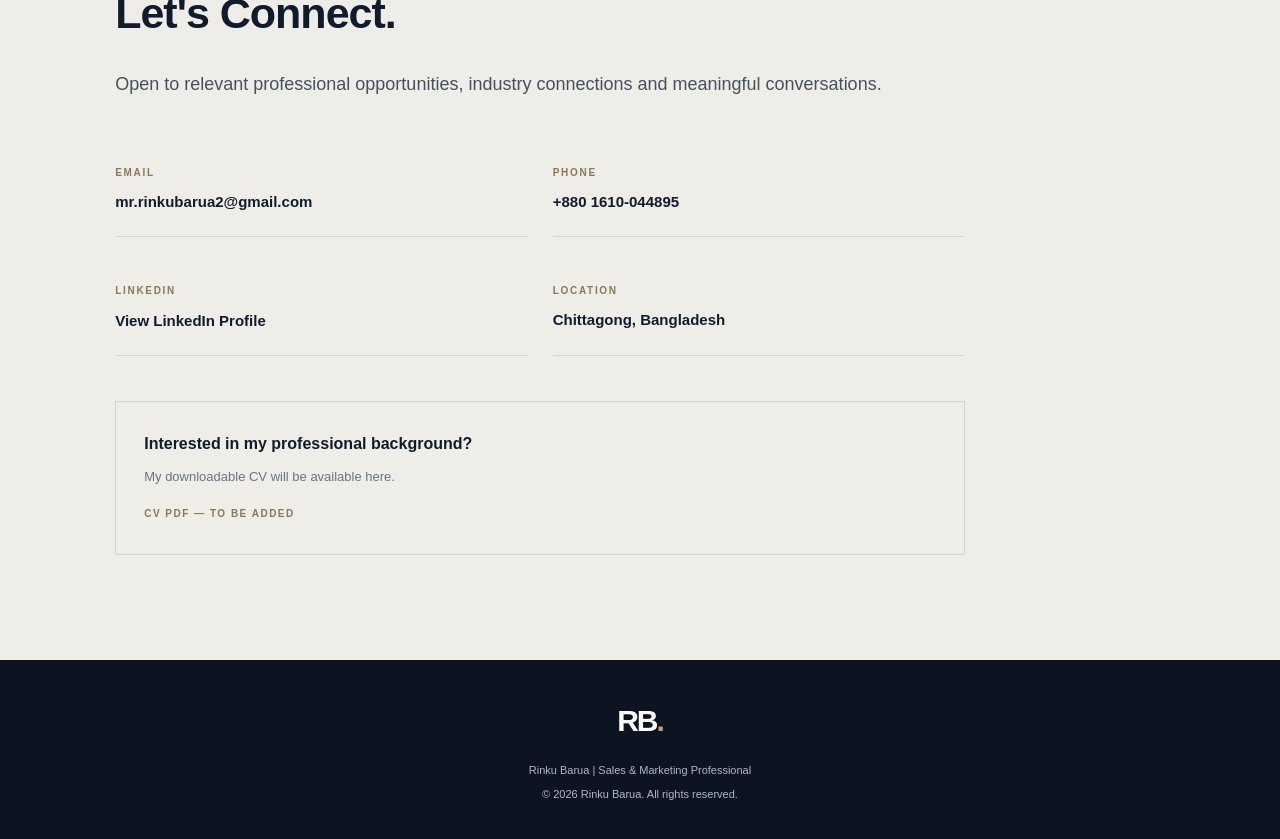
==== commit d73ecf15: "Add personal name and update education details" ====
--- a/index.html
+++ b/index.html
@@ -5,7 +5,7 @@
   <meta charset="UTF-8">
   <meta name="viewport" content="width=device-width, initial-scale=1.0">
 
-  <meta name="description" content="Rinku Barua is a Sales & Marketing Professional with experience in market development, demand generation, sales, distribution and customer relationship management.">
+  <meta name="description" content="Rinku Barua is a Sales & Marketing Professional based in Chittagong, Bangladesh, with experience in market development, demand generation, sales, distribution and customer relationship management.">
 
   <meta name="theme-color" content="#101c2c">
 
@@ -51,6 +51,14 @@
       <div class="hero-content">
 
         <p class="eyebrow">
+          PERSONAL PORTFOLIO
+        </p>
+
+        <h2 class="hero-name">
+          Rinku Barua
+        </h2>
+
+        <p class="eyebrow">
           SALES &bull; MARKETING &bull; MARKET DEVELOPMENT
         </p>
 
@@ -508,7 +516,7 @@
 
         <article class="education-item">
 
-          <p class="date">ACADEMIC QUALIFICATION</p>
+          <p class="date">2022</p>
 
           <h3>Master's in Economics</h3>
 
@@ -617,7 +625,7 @@
     <a class="brand" href="#home">RB<span>.</span></a>
 
     <p>
-      Sales & Marketing Professional
+      Rinku Barua | Sales & Marketing Professional
     </p>
 
     <p>
--- a/style.css
+++ b/style.css
@@ -1,23 +1,24 @@
 
 /* =========================================
    RINKU BARUA — PROFESSIONAL PORTFOLIO
-   Design: Premium Editorial / Executive
-   ========================================= */
-
-@import url('https://fonts.googleapis.com/css2?family=DM+Sans:wght@400;500;600;700;800&family=Playfair+Display:wght@500;600;700&display=swap');
+   Premium Navy / White / Muted Gold
+========================================= */
 
 :root {
-  --navy: #101e32;
-  --navy-light: #1b304b;
-  --gold: #b89a61;
-  --gold-light: #d6c49d;
-  --cream: #f6f4ef;
+  --navy: #101c2c;
+  --navy-light: #192b40;
+  --navy-soft: #24384f;
+  --gold: #c5a46d;
+  --gold-light: #ddc59c;
   --white: #ffffff;
-  --text: #263345;
-  --muted: #707986;
-  --line: #e5e1d8;
-  --max-width: 1160px;
-  --shadow: 0 18px 50px rgba(16, 30, 50, 0.08);
+  --off-white: #f7f6f2;
+  --light-grey: #e8e7e2;
+  --text: #252d36;
+  --muted: #697482;
+  --dark-muted: #b7c0ca;
+  --border: rgba(197, 164, 109, 0.25);
+  --container: 1160px;
+  --transition: 0.3s ease;
 }
 
 * {
@@ -32,11 +33,11 @@
 }
 
 body {
-  font-family: 'DM Sans', sans-serif;
-  background: var(--cream);
+  font-family: "Segoe UI", Arial, sans-serif;
   color: var(--text);
-  line-height: 1.7;
-  -webkit-font-smoothing: antialiased;
+  background: var(--off-white);
+  line-height: 1.75;
+  overflow-x: hidden;
 }
 
 a {
@@ -44,896 +45,843 @@
   text-decoration: none;
 }
 
-img {
-  display: block;
-  max-width: 100%;
-}
-
-.container {
-  width: min(var(--max-width), calc(100% - 48px));
-  margin: 0 auto;
-}
-
-.section {
-  padding: 105px 0;
-}
-
-.section-white {
-  background: var(--white);
-}
-
-.section-dark {
+button {
+  font: inherit;
+}
+
+.site-header {
+  min-height: 82px;
+  padding: 0 7%;
+  display: flex;
+  align-items: center;
+  justify-content: space-between;
   background: var(--navy);
-  color: var(--white);
-}
-
-.section-heading {
-  max-width: 700px;
-  margin-bottom: 48px;
-}
-
-.eyebrow {
-  display: inline-block;
-  color: var(--gold);
-  font-size: 12px;
-  font-weight: 700;
-  letter-spacing: 2.5px;
-  text-transform: uppercase;
-  margin-bottom: 15px;
-}
-
-.section-heading h2 {
-  font-family: 'Playfair Display', serif;
-  font-size: clamp(34px, 5vw, 49px);
-  line-height: 1.2;
-  font-weight: 600;
-  color: var(--navy);
-  margin-bottom: 17px;
-}
-
-.section-dark .section-heading h2 {
-  color: var(--white);
-}
-
-.section-heading p {
-  color: var(--muted);
-  font-size: 16px;
-  max-width: 620px;
-}
-
-.section-dark .section-heading p {
-  color: #c1cad5;
-}
-
-/* HEADER */
-
-.site-header {
   position: sticky;
   top: 0;
   z-index: 1000;
-  background: rgba(246, 244, 239, 0.96);
-  backdrop-filter: blur(14px);
-  border-bottom: 1px solid rgba(16, 30, 50, 0.08);
-}
-
-.navbar {
-  min-height: 82px;
-  display: flex;
-  align-items: center;
-  justify-content: space-between;
-  gap: 30px;
-}
-
-.logo {
-  color: var(--navy);
-  font-size: 19px;
+  border-bottom: 1px solid rgba(255,255,255,0.08);
+}
+
+.brand {
+  font-size: 30px;
   font-weight: 800;
-  letter-spacing: -0.7px;
-  white-space: nowrap;
-}
-
-.logo span {
+  color: var(--white);
+  letter-spacing: -2px;
+}
+
+.brand span {
   color: var(--gold);
 }
 
-.nav-links {
+.primary-navigation {
   display: flex;
   align-items: center;
   gap: 27px;
-  list-style: none;
-}
-
-.nav-links a {
+}
+
+.primary-navigation a {
+  color: #e1e5e9;
   font-size: 13px;
   font-weight: 600;
-  color: var(--text);
-  transition: color 0.25s ease;
-}
-
-.nav-links a:hover {
+  transition: color var(--transition);
+}
+
+.primary-navigation a:hover {
+  color: var(--gold-light);
+}
+
+.menu-toggle {
+  display: none;
+  background: none;
+  border: 0;
+  cursor: pointer;
+  padding: 8px;
+}
+
+.menu-toggle span {
+  display: block;
+  width: 25px;
+  height: 2px;
+  background: var(--white);
+  margin: 6px 0;
+}
+
+
+/* HERO */
+
+.hero {
+  min-height: 690px;
+  padding: 90px 9%;
+  display: grid;
+  grid-template-columns: 1.25fr 0.75fr;
+  align-items: center;
+  gap: 65px;
+  background:
+    radial-gradient(circle at 85% 20%, #263950 0, transparent 38%),
+    var(--navy);
+  color: var(--white);
+}
+
+.hero-content {
+  max-width: 720px;
+}
+
+.eyebrow {
   color: var(--gold);
-}
-
-.nav-cta {
-  display: inline-flex;
-  align-items: center;
-  justify-content: center;
-  background: var(--navy);
-  color: var(--white) !important;
-  padding: 11px 19px;
-  border-radius: 3px;
-  transition: background 0.25s ease, transform 0.25s ease;
-}
-
-.nav-cta:hover {
-  background: var(--gold);
-  transform: translateY(-2px);
-}
-
-/* HERO */
-
-.hero {
-  background: var(--navy);
-  color: var(--white);
-  padding: 105px 0 110px;
-  overflow: hidden;
-  position: relative;
-}
-
-.hero::before {
-  content: "";
-  position: absolute;
-  width: 520px;
-  height: 520px;
-  border: 1px solid rgba(214, 196, 157, 0.12);
-  border-radius: 50%;
-  right: -190px;
-  top: -220px;
-}
-
-.hero::after {
-  content: "";
-  position: absolute;
-  width: 370px;
-  height: 370px;
-  border: 1px solid rgba(214, 196, 157, 0.09);
-  border-radius: 50%;
-  right: -110px;
-  top: -145px;
-}
-
-.hero-grid {
-  display: grid;
-  grid-template-columns: 1.35fr 0.65fr;
-  align-items: center;
-  gap: 80px;
-  position: relative;
-  z-index: 1;
-}
-
-.hero .eyebrow {
-  color: var(--gold-light);
+  font-size: 11px;
+  font-weight: 800;
+  letter-spacing: 2px;
+  margin-bottom: 20px;
 }
 
 .hero h1 {
-  font-family: 'Playfair Display', serif;
-  font-size: clamp(45px, 6vw, 72px);
-  line-height: 1.12;
-  font-weight: 600;
-  letter-spacing: -1.5px;
-  max-width: 730px;
-  margin-bottom: 25px;
+  font-size: clamp(36px, 4.5vw, 62px);
+  line-height: 1.17;
+  letter-spacing: -2px;
+  font-weight: 750;
+  margin-bottom: 27px;
 }
 
 .hero h1 span {
   color: var(--gold-light);
 }
 
+.hero-role {
+  color: var(--gold-light);
+  font-size: 19px;
+  font-weight: 700;
+  margin-bottom: 12px;
+}
+
 .hero-description {
-  max-width: 640px;
-  color: #c4ccd6;
-  font-size: 17px;
-  line-height: 1.9;
-  margin-bottom: 32px;
+  max-width: 560px;
+  color: #c4cdd6;
+  font-size: 14px;
+  line-height: 2;
 }
 
 .hero-actions {
   display: flex;
   flex-wrap: wrap;
   gap: 14px;
-  margin-bottom: 42px;
-}
-
-.button {
-  display: inline-flex;
-  align-items: center;
-  justify-content: center;
-  min-height: 49px;
-  padding: 12px 23px;
-  font-size: 13px;
+  margin-top: 32px;
+}
+
+.primary-button,
+.secondary-button {
+  display: inline-block;
+  padding: 13px 23px;
+  font-size: 12px;
   font-weight: 700;
-  border: 1px solid transparent;
-  border-radius: 3px;
-  transition: all 0.25s ease;
-}
-
-.button-primary {
+  letter-spacing: 0.3px;
+  transition: all var(--transition);
+}
+
+.primary-button {
+  color: var(--navy);
   background: var(--gold);
-  color: var(--navy);
-}
-
-.button-primary:hover {
+  border: 1px solid var(--gold);
+}
+
+.primary-button:hover {
   background: var(--gold-light);
+  border-color: var(--gold-light);
   transform: translateY(-2px);
 }
 
-.button-outline {
-  border-color: rgba(255, 255, 255, 0.35);
+.secondary-button {
   color: var(--white);
-}
-
-.button-outline:hover {
+  border: 1px solid rgba(255,255,255,0.35);
+}
+
+.secondary-button:hover {
   border-color: var(--gold);
   color: var(--gold-light);
 }
 
-.hero-speciality {
+.hero-location {
+  color: #9eabb9;
+  font-size: 10px;
+  font-weight: 700;
+  letter-spacing: 2px;
+  margin-top: 45px;
+}
+
+.hero-visual {
+  width: 100%;
+  max-width: 390px;
+  justify-self: end;
+}
+
+.portrait-placeholder {
+  min-height: 440px;
+  background: linear-gradient(145deg, #24384f, #172638);
+  border: 1px solid var(--border);
   display: flex;
-  flex-wrap: wrap;
-  gap: 12px 23px;
-  color: #c6ced8;
-  font-size: 12px;
-  font-weight: 600;
-  letter-spacing: 0.4px;
-}
-
-.hero-speciality span::before {
-  content: "•";
-  color: var(--gold);
-  margin-right: 9px;
-}
-
-.hero-image-wrap {
+  flex-direction: column;
+  justify-content: center;
+  align-items: center;
   position: relative;
-  width: 100%;
-  max-width: 340px;
-  justify-self: end;
-}
-
-.hero-image-wrap::before {
+}
+
+.portrait-placeholder::before,
+.portrait-placeholder::after {
   content: "";
   position: absolute;
-  inset: -13px 13px 13px -13px;
-  border: 1px solid var(--gold);
-  opacity: 0.75;
-}
-
-.hero-image {
-  position: relative;
-  width: 100%;
-  aspect-ratio: 4 / 5;
-  object-fit: cover;
-  object-position: center top;
-  background: #263a51;
-  filter: saturate(0.88);
-}
-
-/* INTRODUCTION STRIP */
-
-.intro-strip {
-  background: var(--white);
-  border-bottom: 1px solid var(--line);
-  padding: 29px 0;
-}
-
-.intro-strip-inner {
-  display: flex;
-  align-items: center;
-  justify-content: space-between;
-  gap: 25px;
-}
-
-.intro-strip p {
+  width: 50px;
+  height: 50px;
+  border-color: var(--gold);
+  border-style: solid;
+  opacity: 0.7;
+}
+
+.portrait-placeholder::before {
+  top: 15px;
+  left: 15px;
+  border-width: 1px 0 0 1px;
+}
+
+.portrait-placeholder::after {
+  right: 15px;
+  bottom: 15px;
+  border-width: 0 1px 1px 0;
+}
+
+.portrait-placeholder span {
+  font-size: 92px;
+  font-weight: 800;
+  color: rgba(255,255,255,0.13);
+  line-height: 1.2;
+}
+
+.portrait-placeholder p {
+  color: var(--gold-light);
   font-size: 13px;
   font-weight: 600;
+  margin-top: 12px;
+}
+
+.portrait-placeholder small {
+  color: #9ba9b7;
+  font-size: 9px;
+  letter-spacing: 2px;
+  margin-top: 8px;
+}
+
+.visual-caption {
+  color: #9eabb9;
+  text-align: center;
+  font-size: 10px;
+  letter-spacing: 2px;
+  padding-top: 16px;
+}
+
+
+/* GENERAL SECTIONS */
+
+.section {
+  padding: 105px 9%;
+  background: var(--off-white);
+}
+
+.section h2 {
   color: var(--navy);
-}
-
-.intro-strip span {
+  font-size: clamp(31px, 3.4vw, 43px);
+  line-height: 1.2;
+  letter-spacing: -1px;
+  margin-bottom: 28px;
+}
+
+.section-intro {
+  max-width: 790px;
+  font-size: 18px;
+  line-height: 1.9;
+  color: #47515d;
+  margin-bottom: 25px;
+}
+
+.about-content {
+  max-width: 900px;
+}
+
+.about-content p:not(.section-intro) {
+  color: #68727d;
+  font-size: 15px;
+  margin-top: 15px;
+}
+
+.dark-section {
+  background: var(--navy);
+  color: var(--white);
+}
+
+.dark-section h2 {
+  color: var(--white);
+}
+
+.dark-section .section-intro {
+  color: var(--dark-muted);
+}
+
+
+/* PROFILE HIGHLIGHTS */
+
+.profile-highlights {
+  display: grid;
+  grid-template-columns: repeat(3, 1fr);
+  gap: 20px;
+  max-width: 850px;
+  margin-top: 45px;
+}
+
+.highlight-item {
+  padding: 23px 20px;
+  border-left: 2px solid var(--gold);
+  background: #eeede8;
+}
+
+.highlight-number {
+  display: block;
+  color: var(--navy);
+  font-size: 34px;
+  font-weight: 800;
+  line-height: 1.3;
+}
+
+.highlight-label {
+  color: var(--muted);
+  font-size: 12px;
+}
+
+
+/* EXPERIENCE */
+
+.experience-list {
+  margin-top: 45px;
+  max-width: 950px;
+}
+
+.experience-item {
+  padding: 32px 35px;
+  border-left: 2px solid var(--gold);
+  border-bottom: 1px solid rgba(255,255,255,0.12);
+  margin-bottom: 15px;
+  background: rgba(255,255,255,0.025);
+  transition: background var(--transition);
+}
+
+.experience-item:hover {
+  background: rgba(255,255,255,0.055);
+}
+
+.date {
   color: var(--gold);
-}
-
-/* ABOUT */
-
-.about-grid {
+  font-size: 10px;
+  font-weight: 800;
+  letter-spacing: 1.7px;
+  margin-bottom: 10px;
+}
+
+.experience-item h3,
+.contribution-card h3,
+.education-item h3 {
+  color: var(--white);
+  font-size: 21px;
+  line-height: 1.5;
+  margin-bottom: 5px;
+}
+
+.experience-item h4 {
+  color: var(--gold-light);
+  font-size: 14px;
+  margin-bottom: 13px;
+}
+
+.experience-item p:not(.date) {
+  color: var(--dark-muted);
+  font-size: 14px;
+}
+
+.experience-item ul {
+  margin: 15px 0 0 19px;
+  color: #c4cdd6;
+  font-size: 13px;
+}
+
+.experience-item li {
+  padding: 3px 0;
+}
+
+
+/* EXPERTISE */
+
+.expertise-grid {
   display: grid;
-  grid-template-columns: 0.75fr 1.25fr;
-  gap: 75px;
-  align-items: start;
-}
-
-.about-aside {
-  border-left: 3px solid var(--gold);
-  padding: 8px 0 8px 25px;
-}
-
-.about-aside h3 {
-  font-family: 'Playfair Display', serif;
-  font-size: 27px;
-  line-height: 1.35;
-  color: var(--navy);
-  margin-bottom: 14px;
-}
-
-.about-aside p {
-  color: var(--muted);
-  font-size: 14px;
-}
-
-.about-content p {
-  font-size: 16px;
-  color: #586271;
-  margin-bottom: 19px;
-}
-
-.about-highlight {
-  margin-top: 28px;
-  padding: 24px 27px;
+  grid-template-columns: repeat(4, 1fr);
+  gap: 16px;
+  margin-top: 42px;
+}
+
+.expertise-card {
+  padding: 24px 20px;
+  min-height: 180px;
   background: var(--white);
-  border: 1px solid var(--line);
-  border-left: 3px solid var(--gold);
-  color: var(--navy);
-  font-weight: 600;
-  font-size: 15px;
-}
-
-/* EXPERIENCE */
-
-.experience-list {
-  position: relative;
-  max-width: 900px;
-  margin-left: 8px;
-}
-
-.experience-list::before {
-  content: "";
-  position: absolute;
-  top: 8px;
-  bottom: 15px;
-  left: 8px;
-  width: 1px;
-  background: #dcd6c9;
-}
-
-.experience-item {
-  position: relative;
-  padding: 0 0 45px 43px;
-}
-
-.experience-item:last-child {
-  padding-bottom: 0;
-}
-
-.experience-item::before {
-  content: "";
-  position: absolute;
-  top: 8px;
-  left: 3px;
-  width: 11px;
-  height: 11px;
-  border: 2px solid var(--gold);
-  background: var(--cream);
-  border-radius: 50%;
-  z-index: 1;
-}
-
-.experience-date {
-  display: inline-block;
+  border: 1px solid var(--light-grey);
+  transition: all var(--transition);
+}
+
+.expertise-card:hover {
+  border-color: var(--gold);
+  transform: translateY(-4px);
+  box-shadow: 0 10px 25px rgba(16,28,44,0.06);
+}
+
+.expertise-card span {
+  display: block;
   color: var(--gold);
   font-size: 12px;
   font-weight: 800;
-  letter-spacing: 1px;
-  margin-bottom: 9px;
-  text-transform: uppercase;
-}
-
-.experience-item h3 {
-  font-family: 'Playfair Display', serif;
+  margin-bottom: 18px;
+}
+
+.expertise-card h3 {
   color: var(--navy);
-  font-size: 25px;
-  margin-bottom: 4px;
-}
-
-.experience-role {
-  color: #667180;
+  font-size: 15px;
+  line-height: 1.5;
+  margin-bottom: 8px;
+}
+
+.expertise-card p {
+  color: var(--muted);
+  font-size: 12px;
+  line-height: 1.7;
+}
+
+
+/* CONTRIBUTIONS */
+
+.contribution-grid {
+  display: grid;
+  grid-template-columns: repeat(2, 1fr);
+  gap: 20px;
+  margin-top: 42px;
+}
+
+.contribution-card {
+  padding: 30px;
+  border: 1px solid rgba(255,255,255,0.12);
+  background: rgba(255,255,255,0.035);
+  transition: border-color var(--transition);
+}
+
+.contribution-card:hover {
+  border-color: var(--gold);
+}
+
+.contribution-card h3 {
+  margin: 12px 0;
+}
+
+.contribution-card p:not(.date) {
+  color: var(--dark-muted);
   font-size: 14px;
+}
+
+.contribution-card .contribution-focus {
+  color: var(--gold-light) !important;
+  font-size: 11px !important;
+  margin-top: 20px;
+  line-height: 1.8;
+}
+
+.section-note {
+  color: #aab6c3;
+  font-size: 11px;
+  margin-top: 25px;
+  max-width: 800px;
+}
+
+
+/* COLOUR CAT INITIATIVE */
+
+.initiative {
+  display: grid;
+  grid-template-columns: 0.85fr 1.15fr;
+  gap: 60px;
+  padding: 40px;
+  background: var(--white);
+  border: 1px solid var(--light-grey);
+  margin-top: 40px;
+}
+
+.initiative-heading h3 {
+  font-size: 45px;
+  color: var(--navy);
+  letter-spacing: 2px;
+  margin: 10px 0;
+}
+
+.initiative-tagline {
+  color: var(--gold);
+  font-size: 13px;
   font-weight: 700;
-  margin-bottom: 14px;
-}
-
-.experience-item p {
-  color: var(--muted);
+}
+
+.initiative-content p {
+  color: #596572;
   font-size: 14px;
-  max-width: 760px;
-}
-
-/* EXPERTISE */
-
-.expertise-grid {
+  margin-bottom: 16px;
+}
+
+.text-link {
+  display: inline-block;
+  color: var(--navy);
+  font-size: 12px;
+  font-weight: 800;
+  border-bottom: 1px solid var(--gold);
+  padding-bottom: 4px;
+  margin-top: 8px;
+  transition: color var(--transition);
+}
+
+.text-link:hover {
+  color: #a17c40;
+}
+
+
+/* EDUCATION */
+
+.education-grid {
   display: grid;
   grid-template-columns: repeat(3, 1fr);
-  gap: 1px;
-  background: var(--line);
-  border: 1px solid var(--line);
-}
-
-.expertise-card {
-  background: var(--white);
-  padding: 30px 27px;
-  min-height: 190px;
-  transition: background 0.25s ease;
-}
-
-.expertise-card:hover {
-  background: #fbfaf7;
-}
-
-.expertise-number {
-  color: var(--gold);
-  font-size: 12px;
+  gap: 18px;
+  margin-top: 40px;
+}
+
+.education-item {
+  padding: 26px;
+  background: rgba(255,255,255,0.04);
+  border-top: 2px solid var(--gold);
+}
+
+.education-item h3 {
+  margin: 12px 0;
+}
+
+.education-item p:not(.date) {
+  color: var(--dark-muted);
+  font-size: 13px;
+}
+
+
+/* CONTACT */
+
+.contact-section {
+  background: #eeede8;
+}
+
+.contact-details {
+  display: grid;
+  grid-template-columns: repeat(2, 1fr);
+  gap: 25px;
+  max-width: 850px;
+  margin-top: 42px;
+}
+
+.contact-item {
+  padding: 20px 0;
+  border-bottom: 1px solid #d5d3cc;
+}
+
+.contact-label {
+  display: block;
+  color: #8b7858;
+  font-size: 10px;
   font-weight: 800;
-  letter-spacing: 1px;
-  margin-bottom: 22px;
-}
-
-.expertise-card h3 {
+  letter-spacing: 1.7px;
+  margin-bottom: 7px;
+}
+
+.contact-item a,
+.contact-item p {
   color: var(--navy);
-  font-size: 17px;
-  margin-bottom: 9px;
-}
-
-.expertise-card p {
+  font-size: 15px;
+  font-weight: 600;
+  overflow-wrap: anywhere;
+}
+
+.contact-item a:hover {
+  color: #9a7847;
+}
+
+.cv-download-area {
+  margin-top: 45px;
+  padding: 28px;
+  max-width: 850px;
+  border: 1px solid #d5d3cc;
+}
+
+.cv-download-area p {
   color: var(--muted);
   font-size: 13px;
-  line-height: 1.7;
-}
-
-/* CAREER EVIDENCE */
-
-.evidence-grid {
-  display: grid;
-  grid-template-columns: repeat(2, 1fr);
-  gap: 22px;
-}
-
-.evidence-card {
-  padding: 30px;
-  background: var(--white);
-  border: 1px solid var(--line);
-  transition: transform 0.25s ease, box-shadow 0.25s ease;
-}
-
-.evidence-card:hover {
-  transform: translateY(-4px);
-  box-shadow: var(--shadow);
-}
-
-.evidence-card h3 {
-  font-family: 'Playfair Display', serif;
-  font-size: 22px;
-  color: var(--navy);
-  margin-bottom: 11px;
-}
-
-.evidence-card p {
-  color: var(--muted);
-  font-size: 14px;
-}
-
-/* COLOUR CAT */
-
-.initiative-panel {
-  background: var(--navy-light);
-  border: 1px solid rgba(214, 196, 157, 0.25);
-  padding: 55px;
-  display: grid;
-  grid-template-columns: 1fr 0.75fr;
-  gap: 55px;
-  align-items: center;
-}
-
-.initiative-panel .eyebrow {
-  color: var(--gold-light);
-}
-
-.initiative-panel h2 {
-  font-family: 'Playfair Display', serif;
-  font-size: clamp(30px, 4vw, 42px);
-  line-height: 1.2;
-  margin-bottom: 18px;
-}
-
-.initiative-panel p {
-  color: #c5cfda;
-  font-size: 14px;
-  margin-bottom: 16px;
-}
-
-.initiative-details {
-  border-left: 1px solid rgba(214, 196, 157, 0.45);
-  padding-left: 30px;
-}
-
-.initiative-details h3 {
-  color: var(--gold-light);
-  font-size: 14px;
-  margin-bottom: 15px;
-}
-
-.initiative-details ul {
-  list-style: none;
-}
-
-.initiative-details li {
-  color: #e0e5eb;
-  font-size: 13px;
-  padding: 8px 0;
-  border-bottom: 1px solid rgba(255,255,255,0.1);
-}
-
-.initiative-details li::before {
-  content: "—";
-  color: var(--gold);
-  margin-right: 10px;
-}
-
-/* EDUCATION & TRAINING */
-
-.education-grid {
-  display: grid;
-  grid-template-columns: 1fr 1fr;
-  gap: 28px;
-}
-
-.education-card {
-  background: var(--cream);
-  padding: 32px;
-  border-top: 3px solid var(--gold);
-}
-
-.education-card h3 {
-  font-family: 'Playfair Display', serif;
-  font-size: 23px;
-  color: var(--navy);
-  margin-bottom: 20px;
-}
-
-.education-entry {
-  padding: 17px 0;
-  border-bottom: 1px solid var(--line);
-}
-
-.education-entry:last-child {
-  border-bottom: 0;
-}
-
-.education-entry h4 {
-  color: var(--navy);
-  font-size: 15px;
-  margin-bottom: 4px;
-}
-
-.education-entry p {
-  color: var(--muted);
-  font-size: 13px;
-}
-
-/* CONTACT */
-
-.contact-section {
-  background: var(--navy);
-  color: var(--white);
-  padding: 95px 0;
-}
-
-.contact-grid {
-  display: grid;
-  grid-template-columns: 1fr 0.8fr;
-  gap: 70px;
-  align-items: center;
-}
-
-.contact-section h2 {
-  font-family: 'Playfair Display', serif;
-  font-size: clamp(37px, 5vw, 53px);
-  line-height: 1.2;
-  margin-bottom: 20px;
-}
-
-.contact-section .contact-description {
-  color: #c2ccd7;
-  max-width: 560px;
-  font-size: 15px;
-}
-
-.contact-info {
-  border-left: 1px solid rgba(214, 196, 157, 0.45);
-  padding-left: 32px;
-}
-
-.contact-item {
-  padding: 12px 0;
-  border-bottom: 1px solid rgba(255,255,255,0.1);
-}
-
-.contact-item:last-child {
-  border-bottom: 0;
-}
-
-.contact-item small {
-  display: block;
-  color: var(--gold-light);
+}
+
+.cv-note {
+  color: var(--navy) !important;
+  font-size: 16px !important;
+  font-weight: 700;
+  margin-bottom: 8px;
+}
+
+.cv-placeholder {
+  display: inline-block;
+  color: #8b7858;
   font-size: 10px;
   font-weight: 800;
   letter-spacing: 1.5px;
-  text-transform: uppercase;
-  margin-bottom: 5px;
-}
-
-.contact-item a,
-.contact-item p {
-  color: var(--white);
-  font-size: 14px;
-  overflow-wrap: anywhere;
-}
-
-.contact-item a:hover {
-  color: var(--gold-light);
-}
+  margin-top: 17px;
+}
+
 
 /* FOOTER */
 
 .site-footer {
-  background: #0a1423;
-  color: #aeb8c5;
-  padding: 25px 0;
-}
-
-.footer-inner {
-  display: flex;
-  justify-content: space-between;
-  align-items: center;
-  gap: 20px;
-}
-
-.footer-inner p {
-  font-size: 12px;
-}
-
-.footer-inner strong {
-  color: var(--gold-light);
-}
-
-/* GENERAL LINKS & DETAILS */
-
-.text-link {
-  color: var(--gold);
-  font-weight: 700;
-  font-size: 13px;
-}
-
-.text-link:hover {
-  color: var(--navy);
-}
-
-::selection {
-  background: var(--gold-light);
-  color: var(--navy);
-}
-
-:focus-visible {
-  outline: 2px solid var(--gold);
-  outline-offset: 4px;
-}
-
-/* RESPONSIVE: TABLET */
-
-@media (max-width: 900px) {
+  padding: 35px 9%;
+  text-align: center;
+  background: #0b1420;
+  color: #aeb8c3;
+}
+
+.site-footer .brand {
+  display: inline-block;
+  margin-bottom: 8px;
+}
+
+.site-footer p {
+  font-size: 11px;
+  margin-top: 5px;
+}
+
+
+/* RESPONSIVE TABLET */
+
+@media (max-width: 1000px) {
+
+  .site-header {
+    padding: 0 5%;
+  }
+
+  .primary-navigation {
+    gap: 16px;
+  }
+
+  .primary-navigation a {
+    font-size: 11px;
+  }
+
+  .hero {
+    padding: 75px 6%;
+    gap: 35px;
+  }
+
   .section {
-    padding: 80px 0;
-  }
-
-  .hero {
-    padding: 80px 0;
-  }
-
-  .hero-grid {
-    grid-template-columns: 1.2fr 0.8fr;
-    gap: 40px;
-  }
-
-  .hero-image-wrap {
-    max-width: 280px;
-  }
-
-  .nav-links {
-    gap: 14px;
-  }
-
-  .nav-links a {
-    font-size: 12px;
-  }
-
-  .about-grid {
-    gap: 40px;
-  }
-
-  .initiative-panel {
-    padding: 38px;
-    gap: 35px;
+    padding: 85px 6%;
   }
 
   .expertise-grid {
     grid-template-columns: repeat(2, 1fr);
   }
-}
-
-/* RESPONSIVE: MOBILE */
-
-@media (max-width: 640px) {
-  .container {
-    width: min(100% - 36px, var(--max-width));
+
+}
+
+
+/* RESPONSIVE MOBILE */
+
+@media (max-width: 760px) {
+
+  html {
+    scroll-padding-top: 75px;
+  }
+
+  .site-header {
+    min-height: 72px;
+    padding: 0 6%;
+  }
+
+  .brand {
+    font-size: 27px;
+  }
+
+  .menu-toggle {
+    display: block;
+  }
+
+  .primary-navigation {
+    display: none;
+    position: absolute;
+    top: 72px;
+    left: 0;
+    width: 100%;
+    padding: 18px 6% 24px;
+    background: var(--navy);
+    flex-direction: column;
+    align-items: flex-start;
+    gap: 0;
+    border-top: 1px solid rgba(255,255,255,0.1);
+  }
+
+  .primary-navigation.active {
+    display: flex;
+  }
+
+  .primary-navigation a {
+    width: 100%;
+    padding: 11px 0;
+    font-size: 13px;
+    border-bottom: 1px solid rgba(255,255,255,0.08);
+  }
+
+  .hero {
+    grid-template-columns: 1fr;
+    padding: 65px 7%;
+    gap: 45px;
+    min-height: auto;
+  }
+
+  .hero h1 {
+    font-size: clamp(34px, 9vw, 48px);
+    letter-spacing: -1.5px;
+  }
+
+  .hero-role {
+    font-size: 17px;
+  }
+
+  .hero-description {
+    font-size: 13px;
+  }
+
+  .hero-location {
+    margin-top: 28px;
+  }
+
+  .hero-visual {
+    justify-self: center;
+    max-width: 360px;
+  }
+
+  .portrait-placeholder {
+    min-height: 370px;
   }
 
   .section {
-    padding: 66px 0;
-  }
-
-  .navbar {
-    min-height: 68px;
-    flex-wrap: wrap;
-    gap: 10px;
-    padding: 13px 0;
-  }
-
-  .logo {
-    font-size: 17px;
-  }
-
-  .nav-links {
-    width: 100%;
-    overflow-x: auto;
-    padding: 5px 0 7px;
-    gap: 21px;
-    scrollbar-width: none;
-  }
-
-  .nav-links::-webkit-scrollbar {
-    display: none;
-  }
-
-  .nav-links li {
-    flex-shrink: 0;
-  }
-
-  .nav-links a {
+    padding: 75px 7%;
+  }
+
+  .section h2 {
+    font-size: 32px;
+  }
+
+  .section-intro {
+    font-size: 16px;
+  }
+
+  .profile-highlights {
+    grid-template-columns: 1fr;
+    gap: 12px;
+  }
+
+  .highlight-item {
+    padding: 16px 20px;
+  }
+
+  .highlight-number {
+    font-size: 29px;
+  }
+
+  .experience-item {
+    padding: 25px 20px;
+  }
+
+  .experience-item h3 {
+    font-size: 18px;
+  }
+
+  .expertise-grid {
+    grid-template-columns: 1fr 1fr;
+    gap: 11px;
+  }
+
+  .expertise-card {
+    padding: 18px 14px;
+    min-height: 170px;
+  }
+
+  .expertise-card h3 {
+    font-size: 13px;
+  }
+
+  .expertise-card p {
     font-size: 11px;
   }
 
-  .nav-cta {
-    padding: 8px 12px;
-  }
-
-  .hero {
-    padding: 64px 0 70px;
-  }
-
-  .hero-grid {
+  .contribution-grid {
     grid-template-columns: 1fr;
-    gap: 38px;
-  }
-
-  .hero h1 {
-    font-size: clamp(42px, 12vw, 57px);
-  }
-
-  .hero-description {
-    font-size: 15px;
-  }
-
-  .hero-image-wrap {
-    max-width: 245px;
-    justify-self: start;
-    margin-left: 14px;
-  }
-
-  .hero-speciality {
-    gap: 10px 16px;
-  }
-
-  .intro-strip-inner {
-    align-items: flex-start;
-    flex-direction: column;
-    gap: 9px;
-  }
-
-  .section-heading {
-    margin-bottom: 33px;
-  }
-
-  .section-heading h2 {
-    font-size: 35px;
-  }
-
-  .about-grid {
+  }
+
+  .contribution-card {
+    padding: 23px;
+  }
+
+  .initiative {
     grid-template-columns: 1fr;
-    gap: 30px;
-  }
-
-  .about-content p {
-    font-size: 15px;
-  }
-
-  .experience-item {
-    padding-left: 34px;
-    padding-bottom: 35px;
-  }
-
-  .experience-item h3 {
-    font-size: 22px;
-  }
-
-  .expertise-grid,
-  .evidence-grid,
+    gap: 25px;
+    padding: 25px;
+  }
+
+  .initiative-heading h3 {
+    font-size: 37px;
+  }
+
   .education-grid {
     grid-template-columns: 1fr;
   }
 
-  .expertise-card {
-    min-height: auto;
-    padding: 25px;
-  }
-
-  .initiative-panel {
+  .contact-details {
     grid-template-columns: 1fr;
-    padding: 28px 23px;
-    gap: 25px;
-  }
-
-  .initiative-details {
-    border-left: 0;
-    border-top: 1px solid rgba(214, 196, 157, 0.45);
-    padding: 23px 0 0;
-  }
-
-  .contact-grid {
+    gap: 8px;
+  }
+
+  .cv-download-area {
+    padding: 22px;
+  }
+
+  .site-footer {
+    padding: 30px 7%;
+  }
+
+}
+
+
+/* SMALL MOBILE */
+
+@media (max-width: 380px) {
+
+  .hero h1 {
+    font-size: 32px;
+  }
+
+  .hero-actions {
+    flex-direction: column;
+    align-items: stretch;
+  }
+
+  .hero-actions a {
+    text-align: center;
+  }
+
+  .expertise-grid {
     grid-template-columns: 1fr;
-    gap: 35px;
-  }
-
-  .contact-info {
-    padding-left: 20px;
-  }
-
-  .contact-section {
-    padding: 70px 0;
-  }
-
-  .footer-inner {
-    flex-direction: column;
-    align-items: flex-start;
-    gap: 8px;
-  }
-}
-
-/* ACCESSIBILITY: REDUCED MOTION */
-
-@media (prefers-reduced-motion: reduce) {
-  *,
-  *::before,
-  *::after {
-    scroll-behavior: auto !important;
-    transition-duration: 0.01ms !important;
-    animation-duration: 0.01ms !important;
-  }
-}
+  }
+
+}
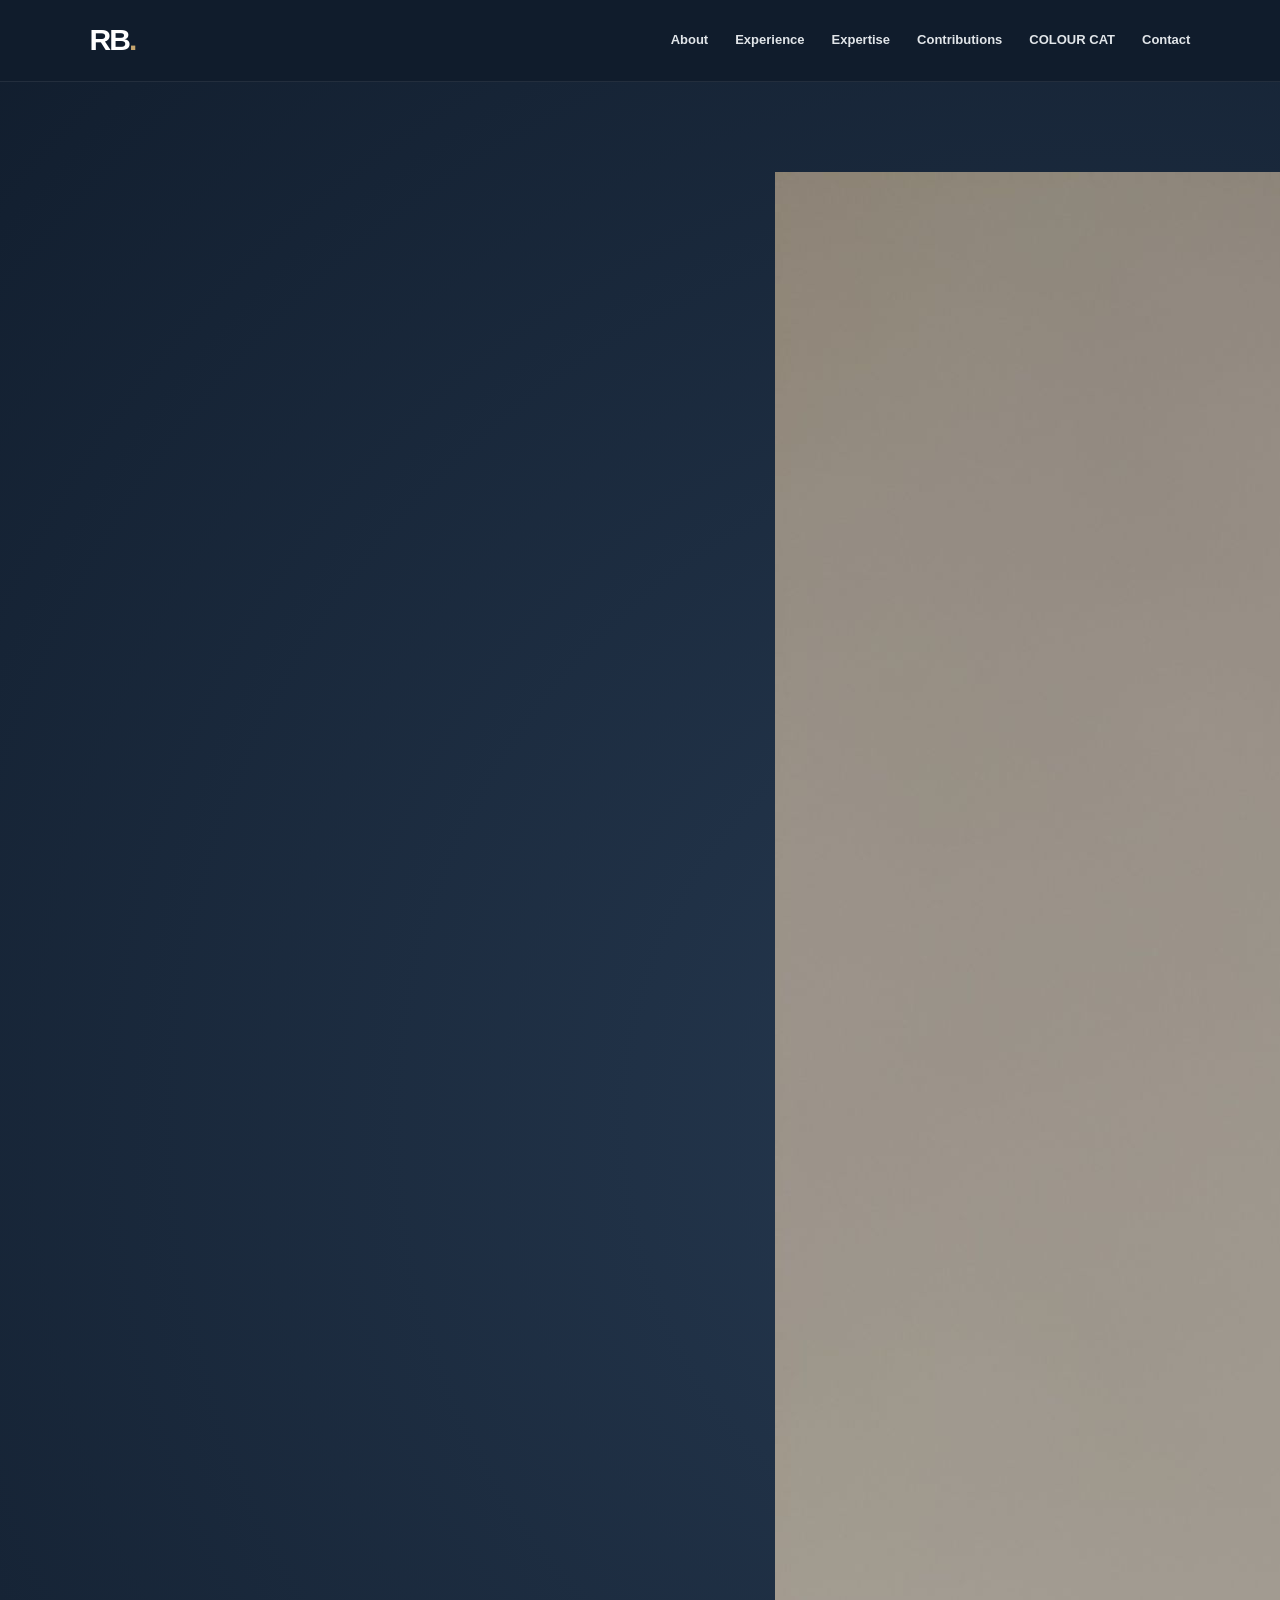
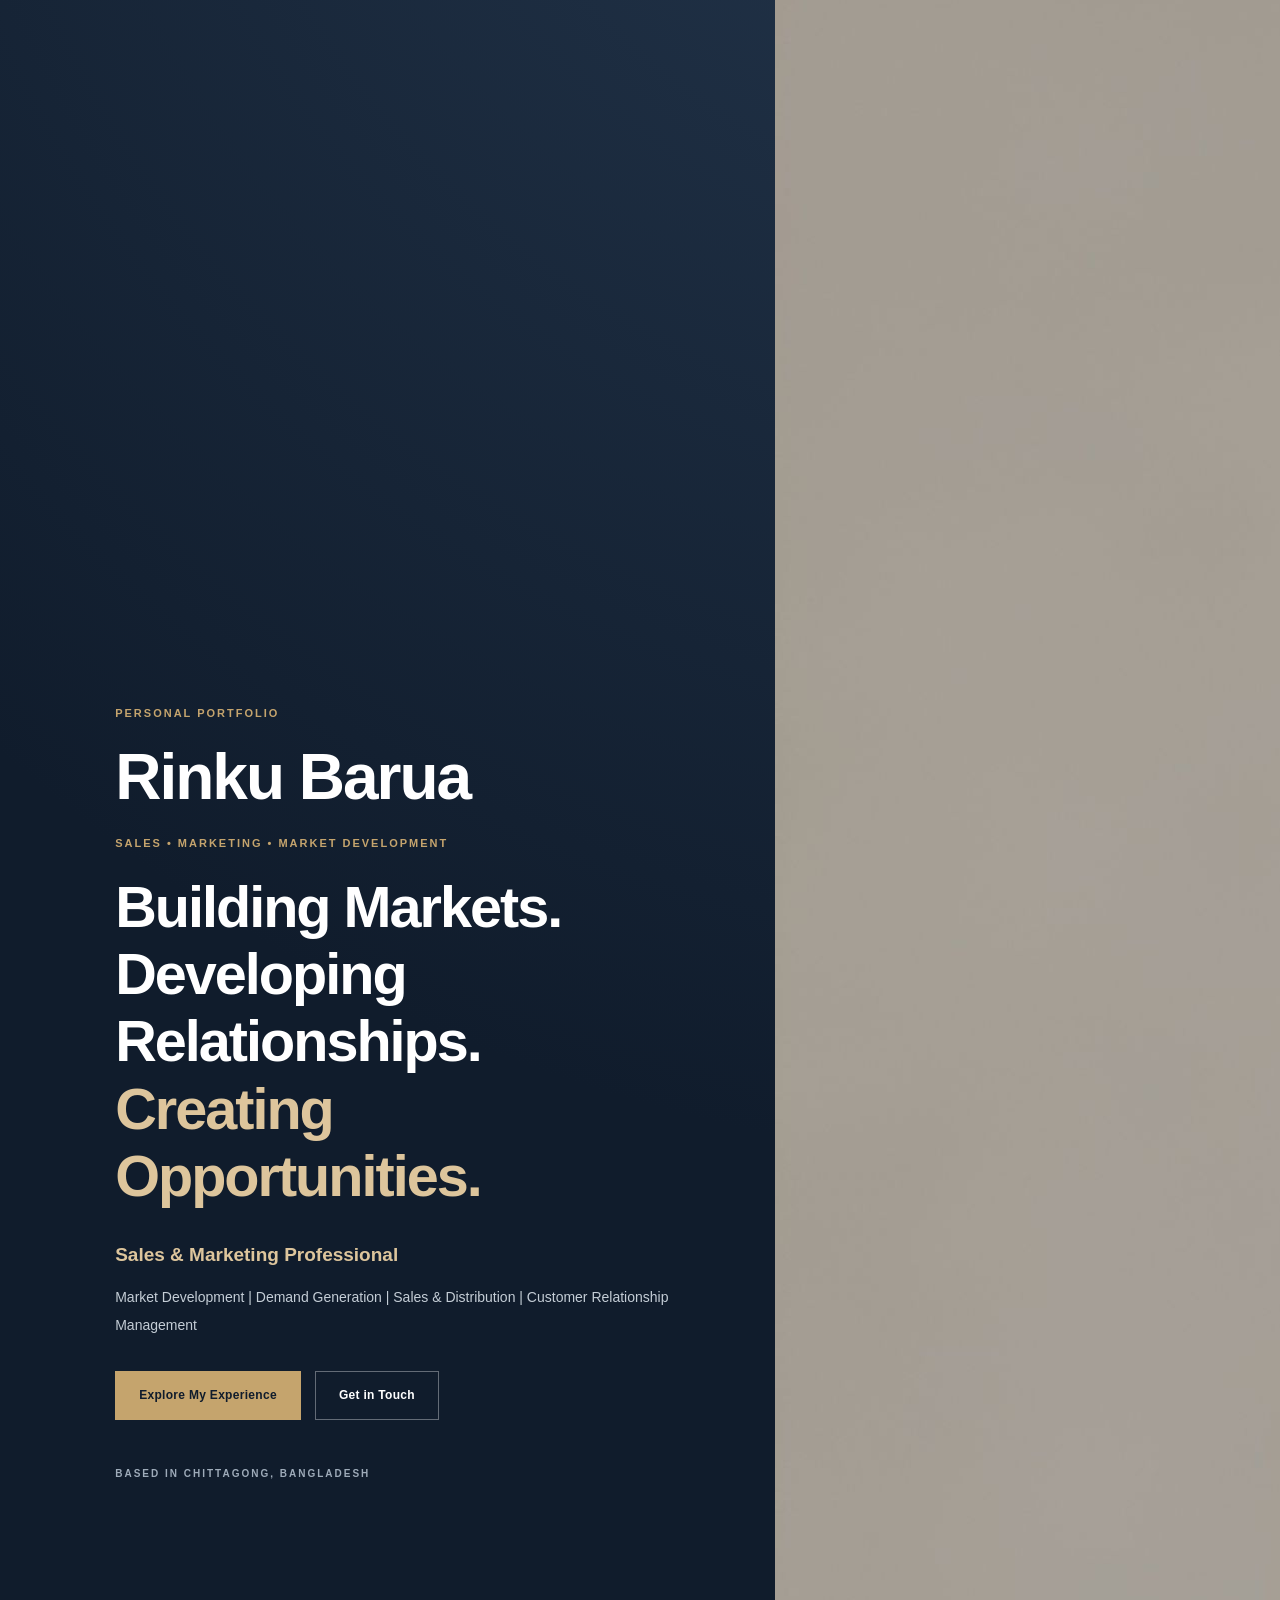
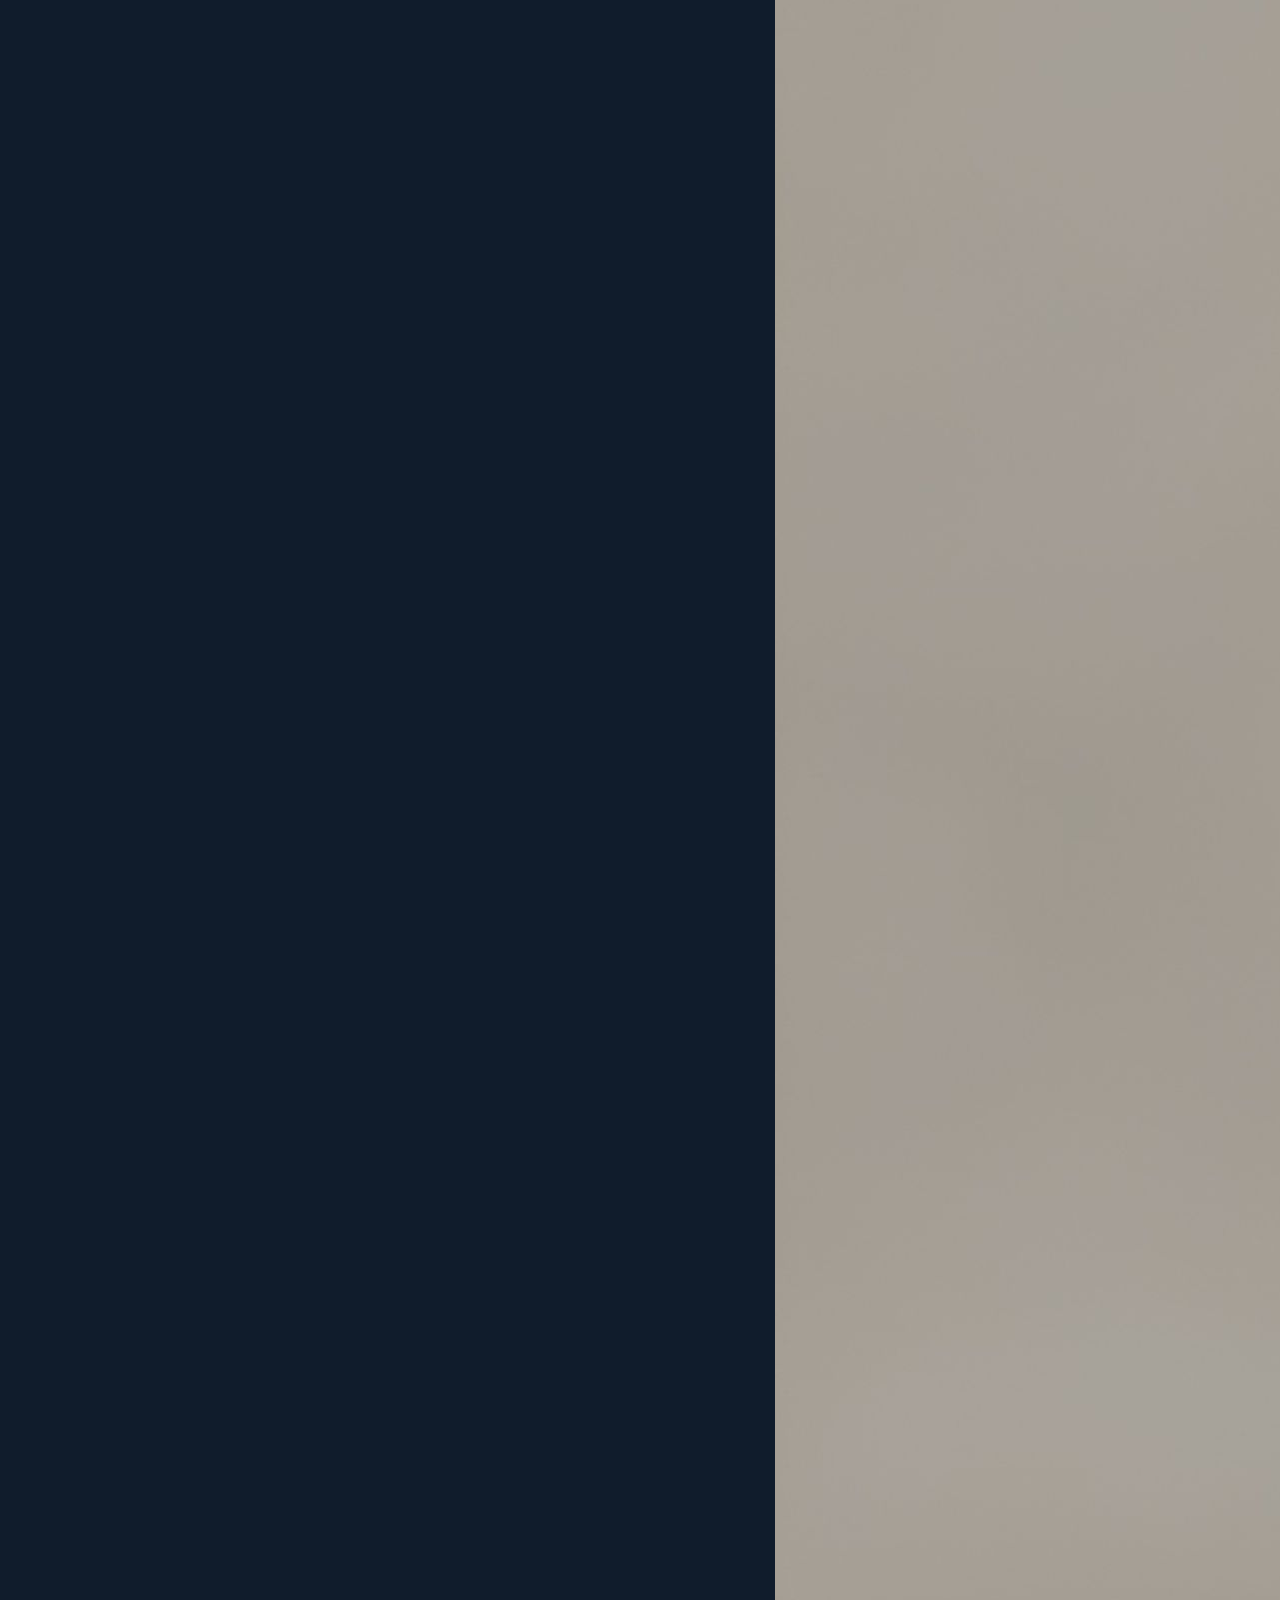
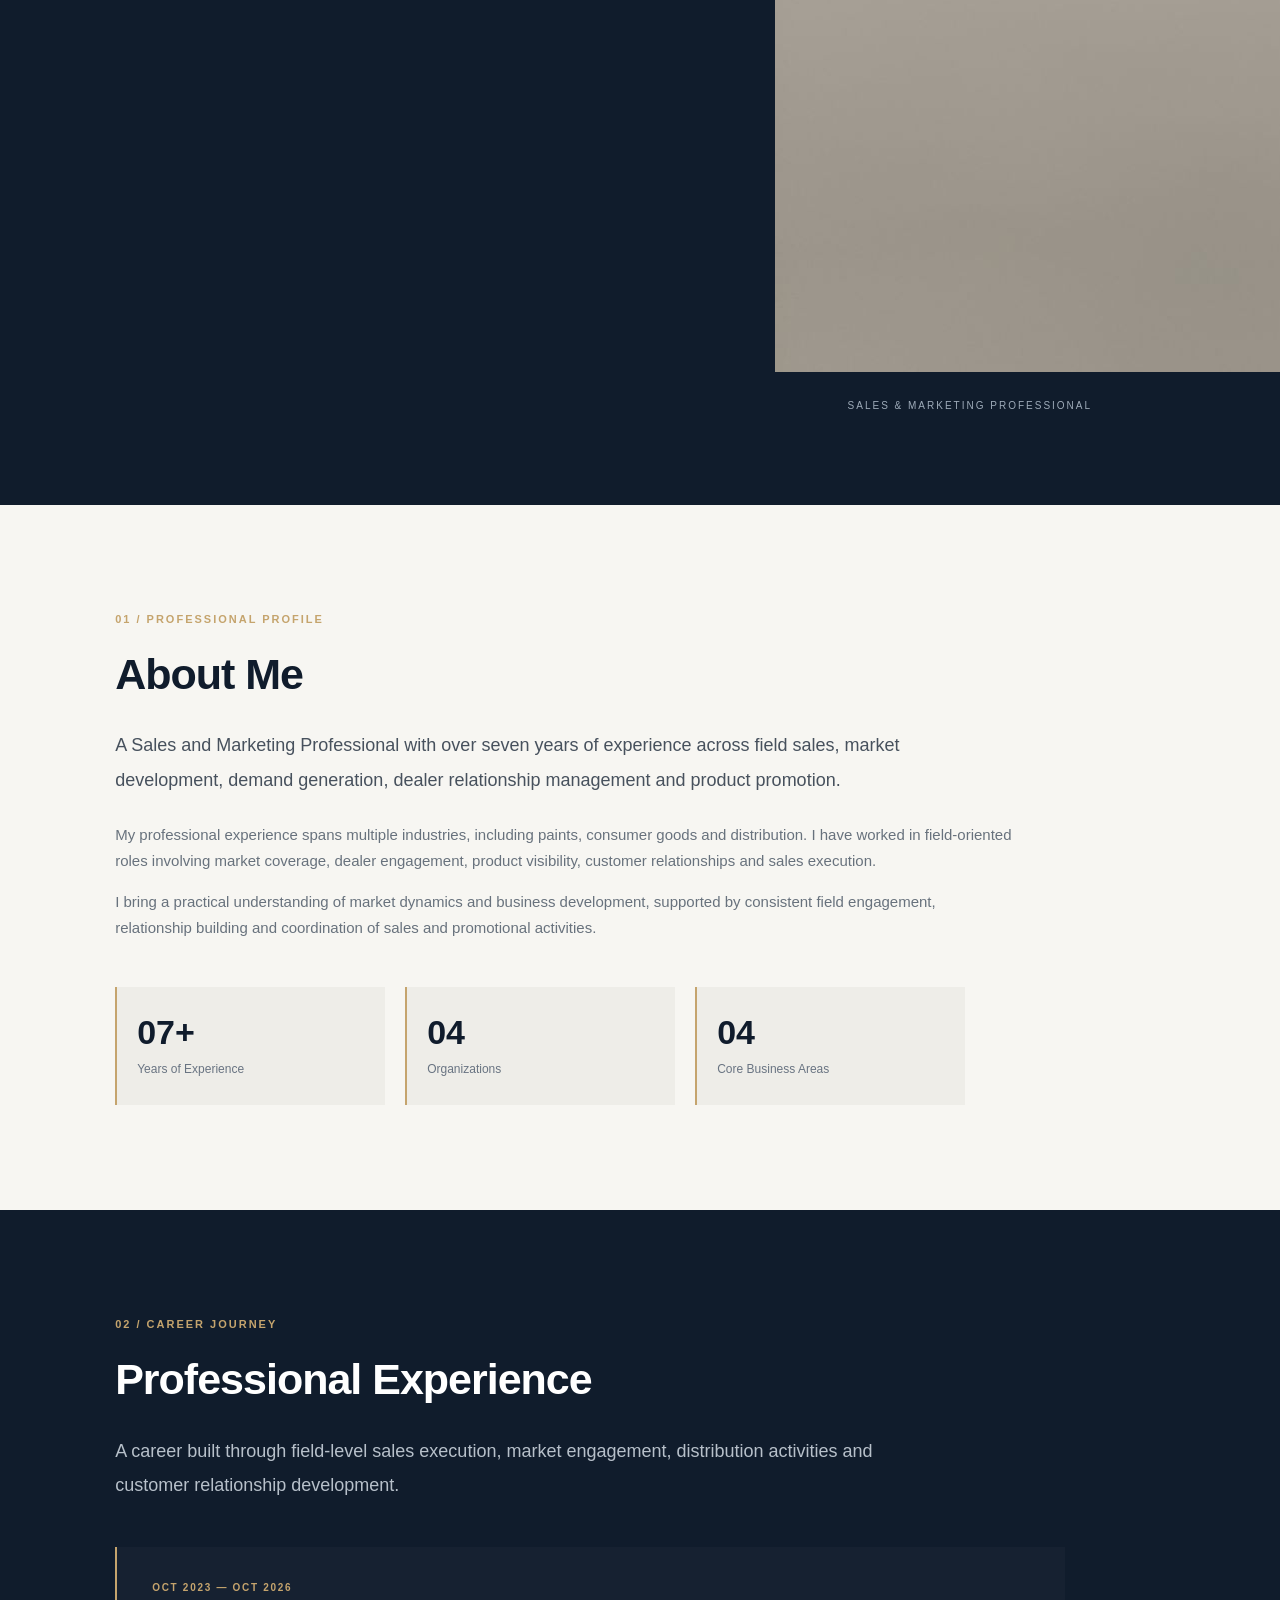
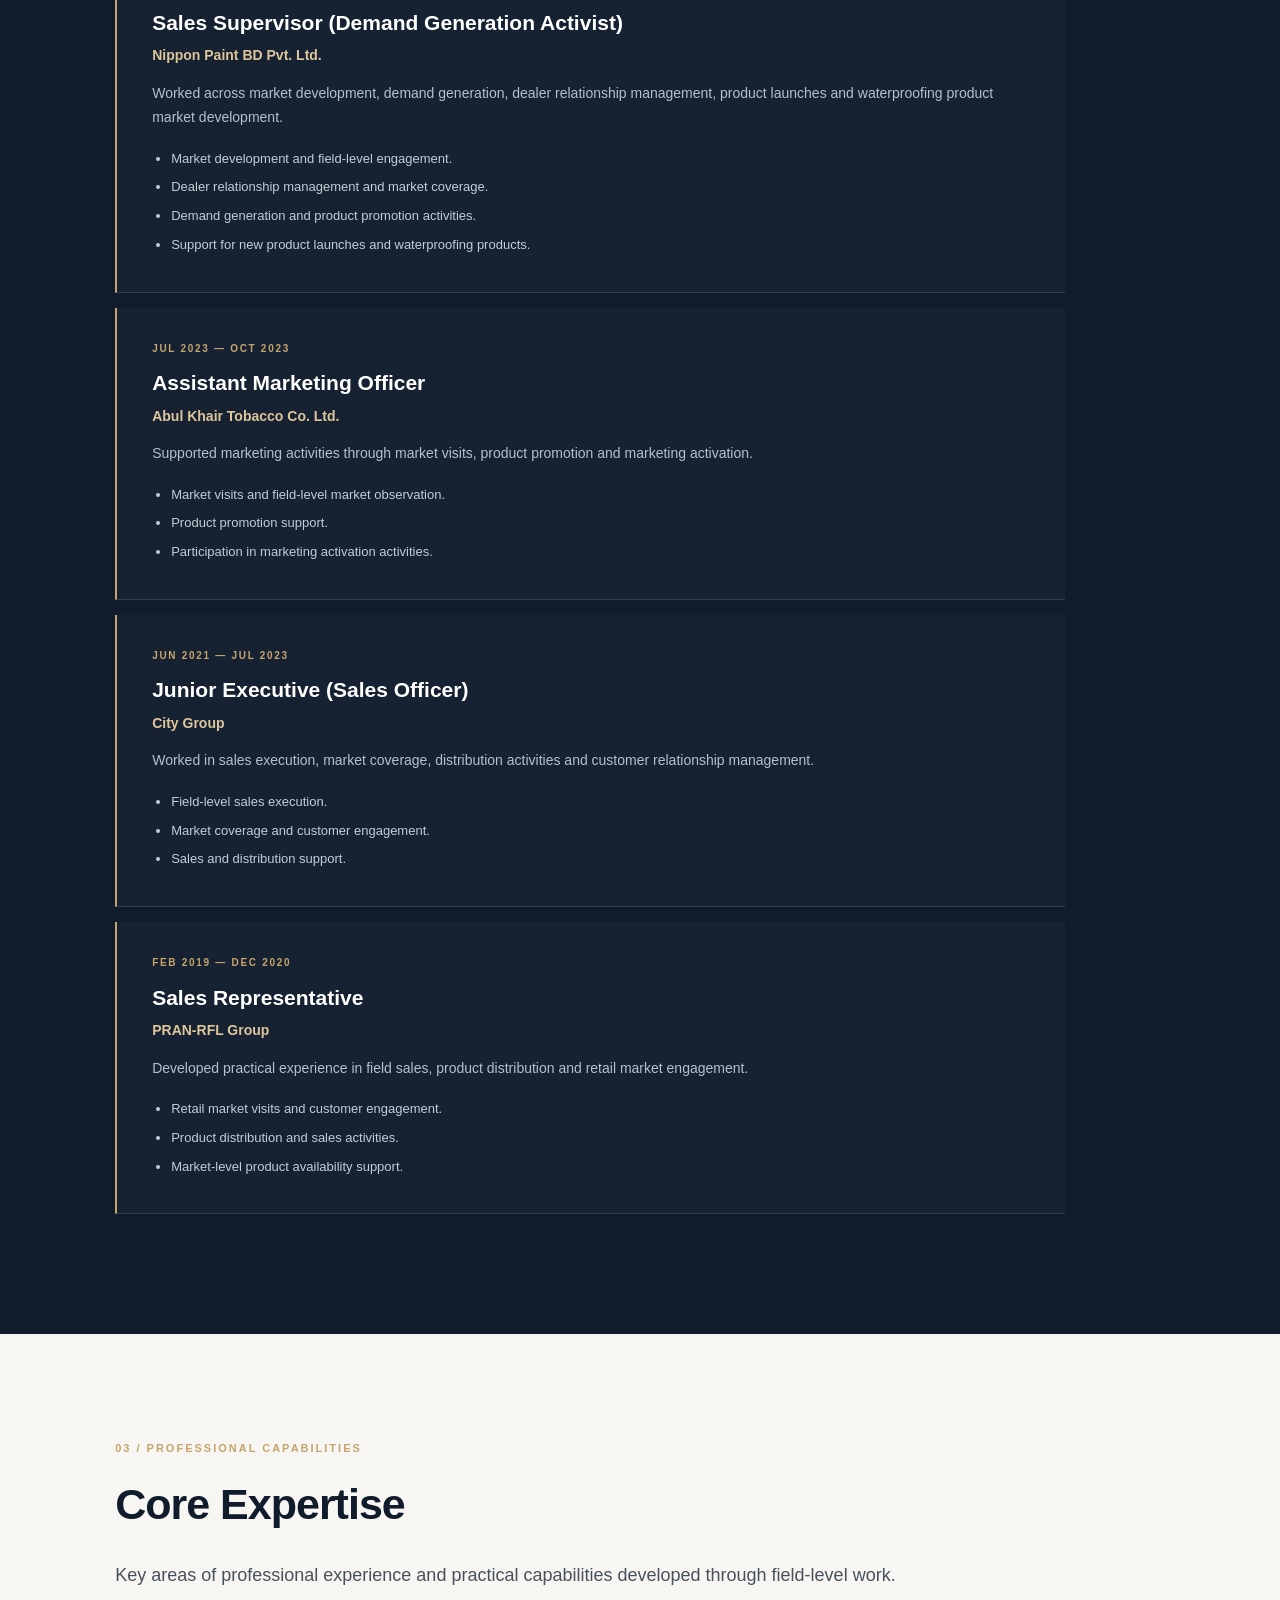
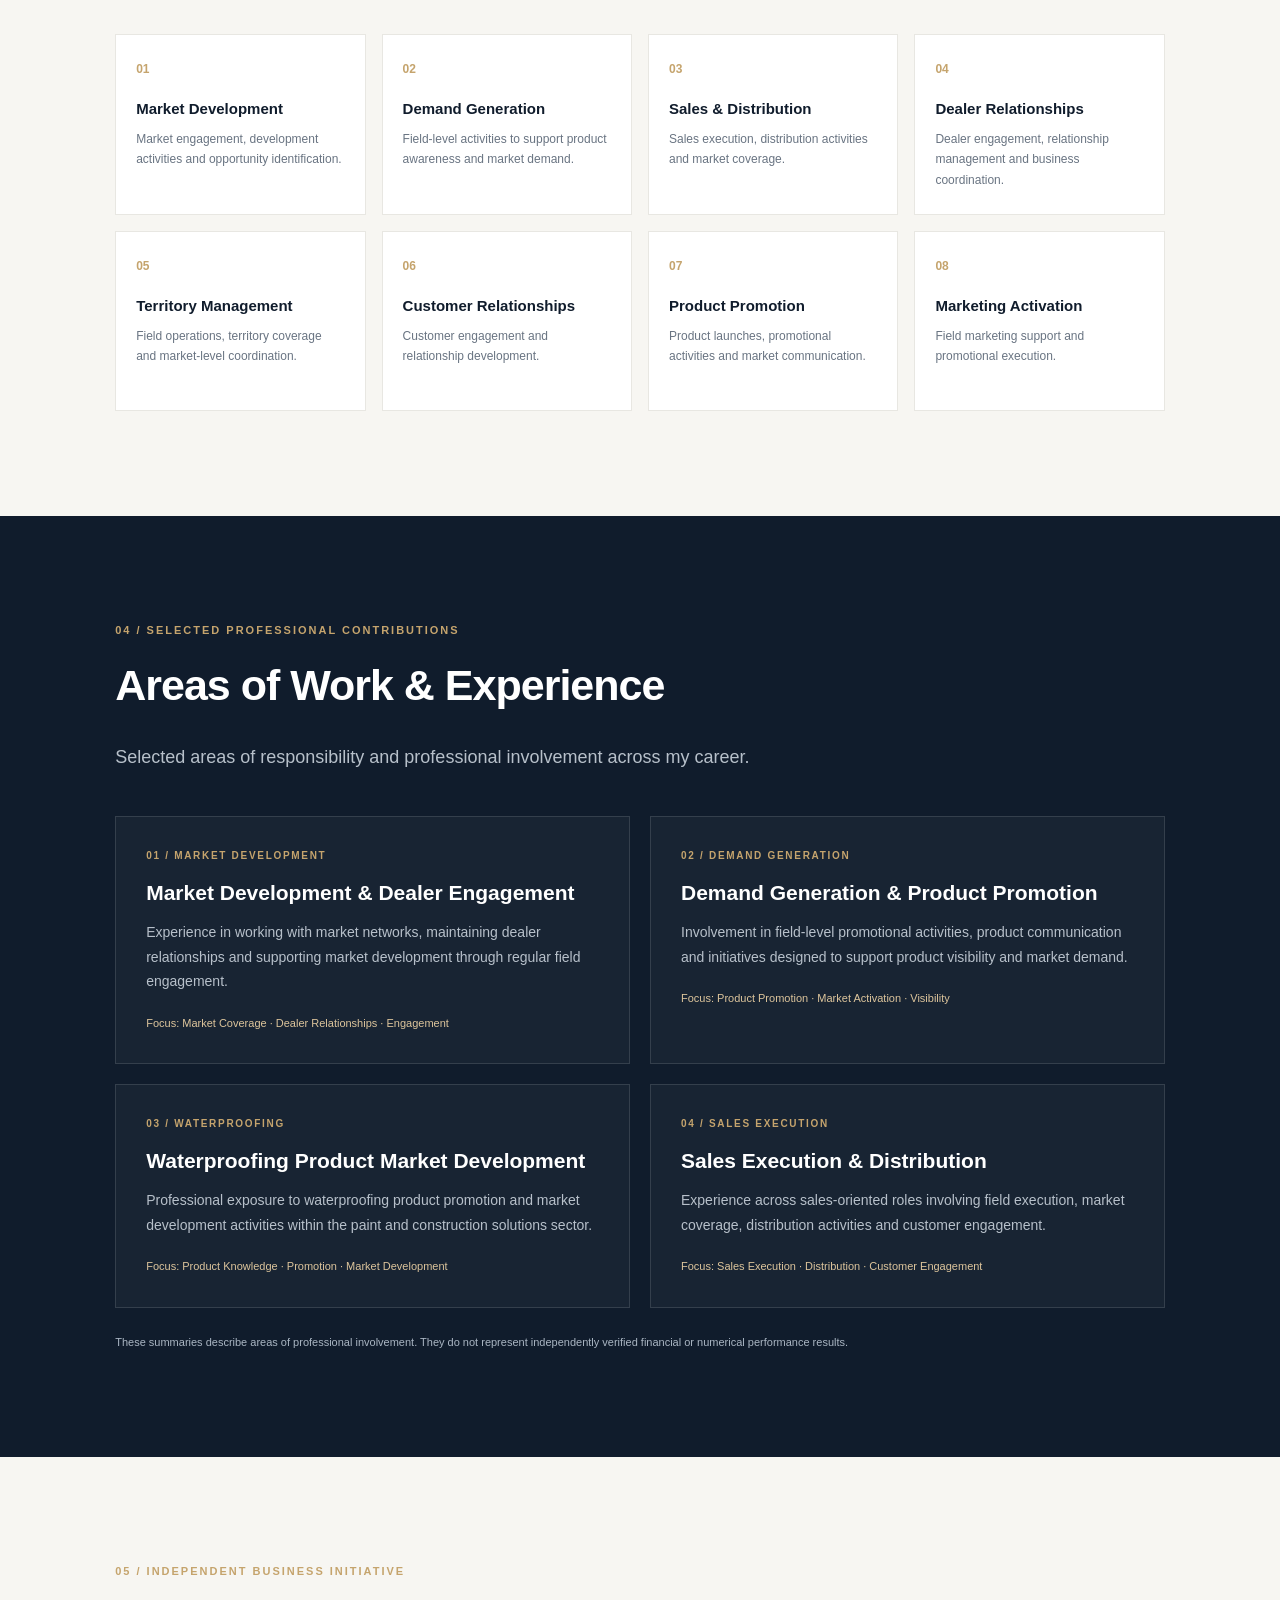
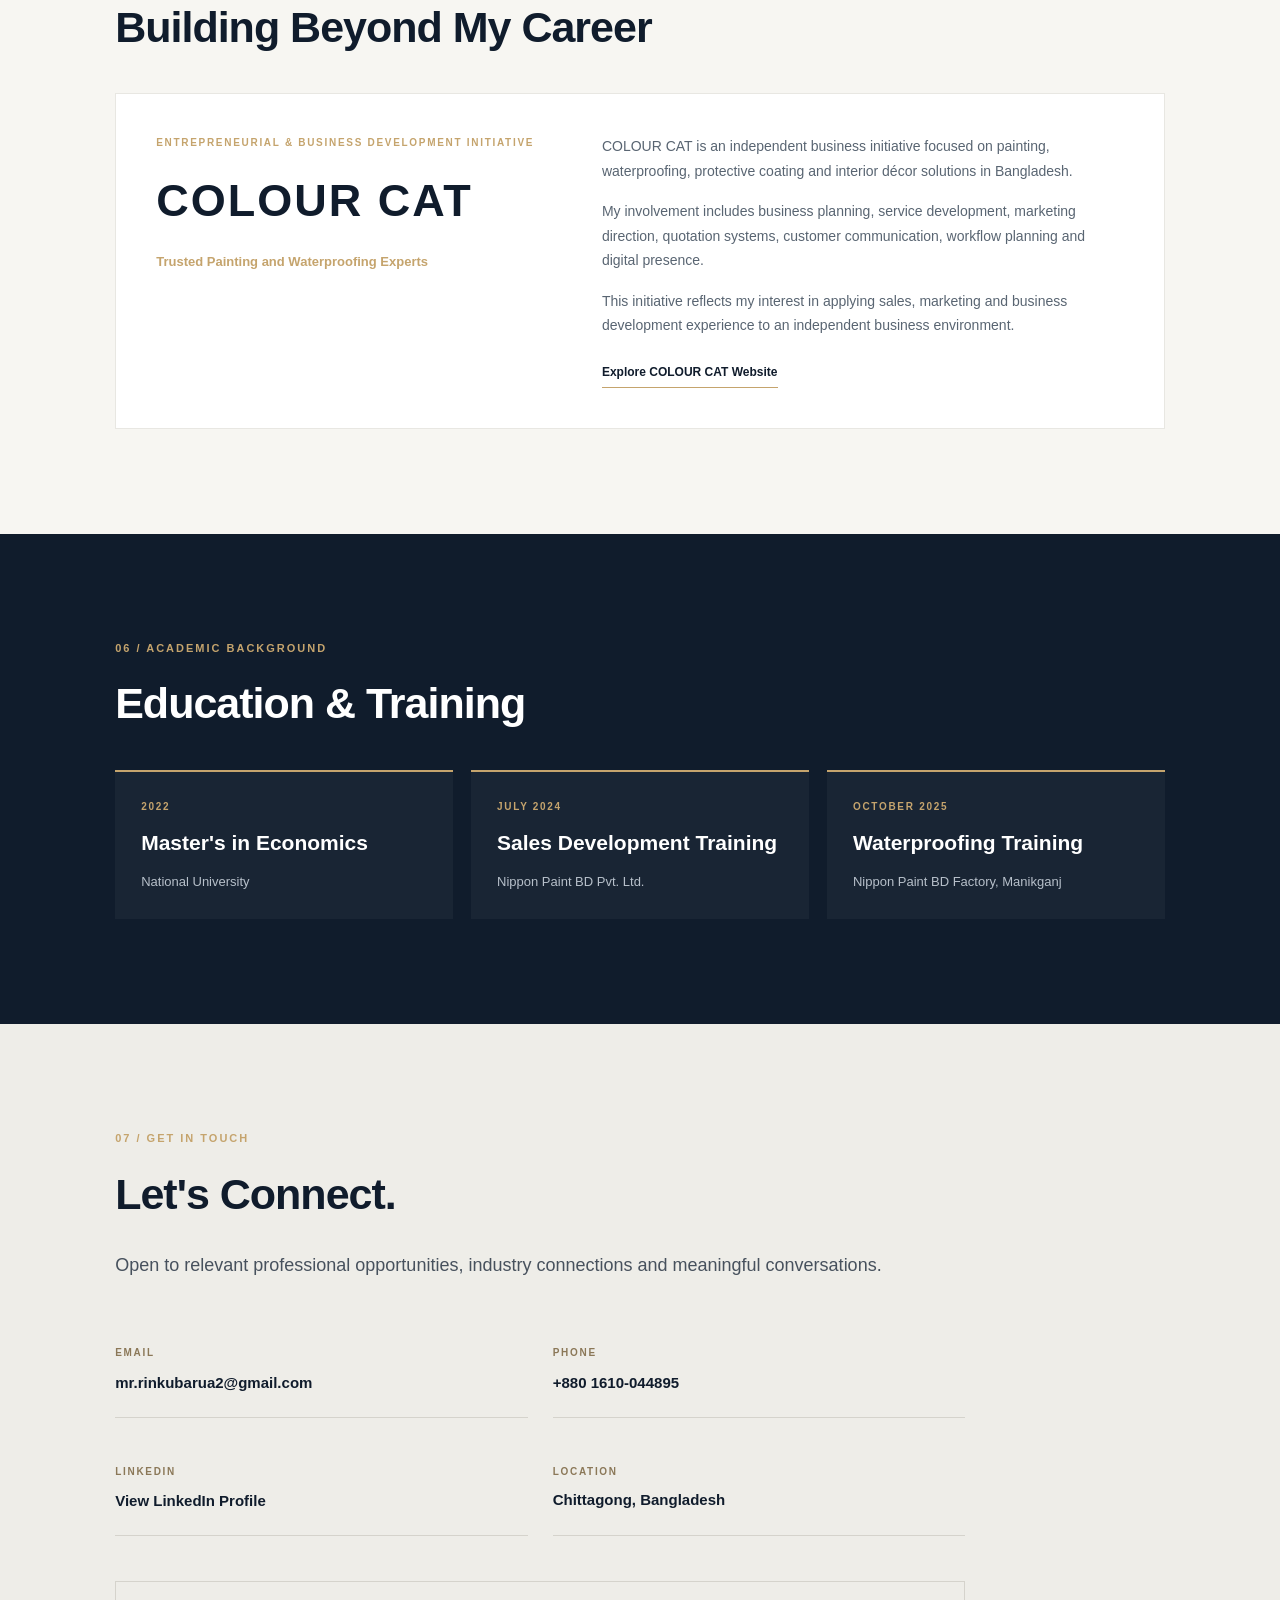
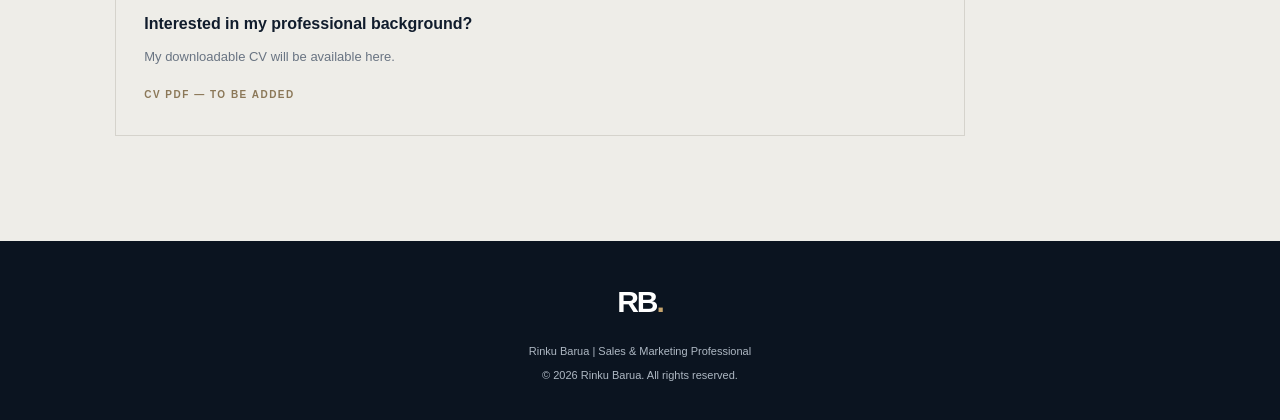
==== commit e8eefecc: "Add professional portrait to hero section" ====
--- a/index.html
+++ b/index.html
@@ -95,12 +95,14 @@
       </div>
 
 
+      <!-- PROFESSIONAL PORTRAIT -->
       <div class="hero-visual">
 
-        <div class="portrait-placeholder">
-          <span>RB</span>
-          <p>Professional Portrait</p>
-          <small>PHOTO TO BE ADDED</small>
+        <div class="portrait-frame">
+          <img
+            src="Portrait.jpg"
+            alt="Rinku Barua - Sales and Marketing Professional"
+            class="profile-photo">
         </div>
 
         <div class="visual-caption">
--- a/style.css
+++ b/style.css
@@ -106,7 +106,6 @@
   margin: 6px 0;
 }
 
-
 /* HERO */
 
 .hero {
@@ -126,6 +125,19 @@
   max-width: 720px;
 }
 
+/* PERSONAL NAME */
+
+.hero-name {
+  color: var(--white);
+  font-family: inherit;
+  font-size: clamp(42px, 5.5vw, 64px);
+  font-weight: 800;
+  line-height: 1.08;
+  letter-spacing: -2px;
+  margin: 0 0 22px;
+  padding: 0;
+}
+
 .eyebrow {
   color: var(--gold);
   font-size: 11px;
@@ -276,7 +288,6 @@
   padding-top: 16px;
 }
 
-
 /* GENERAL SECTIONS */
 
 .section {
@@ -323,7 +334,6 @@
   color: var(--dark-muted);
 }
 
-
 /* PROFILE HIGHLIGHTS */
 
 .profile-highlights {
@@ -352,7 +362,6 @@
   color: var(--muted);
   font-size: 12px;
 }
-
 
 /* EXPERIENCE */
 
@@ -412,7 +421,6 @@
   padding: 3px 0;
 }
 
-
 /* EXPERTISE */
 
 .expertise-grid {
@@ -457,7 +465,6 @@
   line-height: 1.7;
 }
 
-
 /* CONTRIBUTIONS */
 
 .contribution-grid {
@@ -500,7 +507,6 @@
   margin-top: 25px;
   max-width: 800px;
 }
-
 
 /* COLOUR CAT INITIATIVE */
 
@@ -548,7 +554,6 @@
   color: #a17c40;
 }
 
-
 /* EDUCATION */
 
 .education-grid {
@@ -572,7 +577,6 @@
   color: var(--dark-muted);
   font-size: 13px;
 }
-
 
 /* CONTACT */
 
@@ -642,7 +646,6 @@
   margin-top: 17px;
 }
 
-
 /* FOOTER */
 
 .site-footer {
@@ -662,7 +665,6 @@
   margin-top: 5px;
 }
 
-
 /* RESPONSIVE TABLET */
 
 @media (max-width: 1000px) {
@@ -693,7 +695,6 @@
   }
 
 }
-
 
 /* RESPONSIVE MOBILE */
 
@@ -748,6 +749,12 @@
     min-height: auto;
   }
 
+  .hero-name {
+    font-size: clamp(38px, 10vw, 48px);
+    line-height: 1.1;
+    margin-bottom: 18px;
+  }
+
   .hero h1 {
     font-size: clamp(34px, 9vw, 48px);
     letter-spacing: -1.5px;
@@ -862,10 +869,13 @@
 
 }
 
-
 /* SMALL MOBILE */
 
 @media (max-width: 380px) {
+
+  .hero-name {
+    font-size: 38px;
+  }
 
   .hero h1 {
     font-size: 32px;
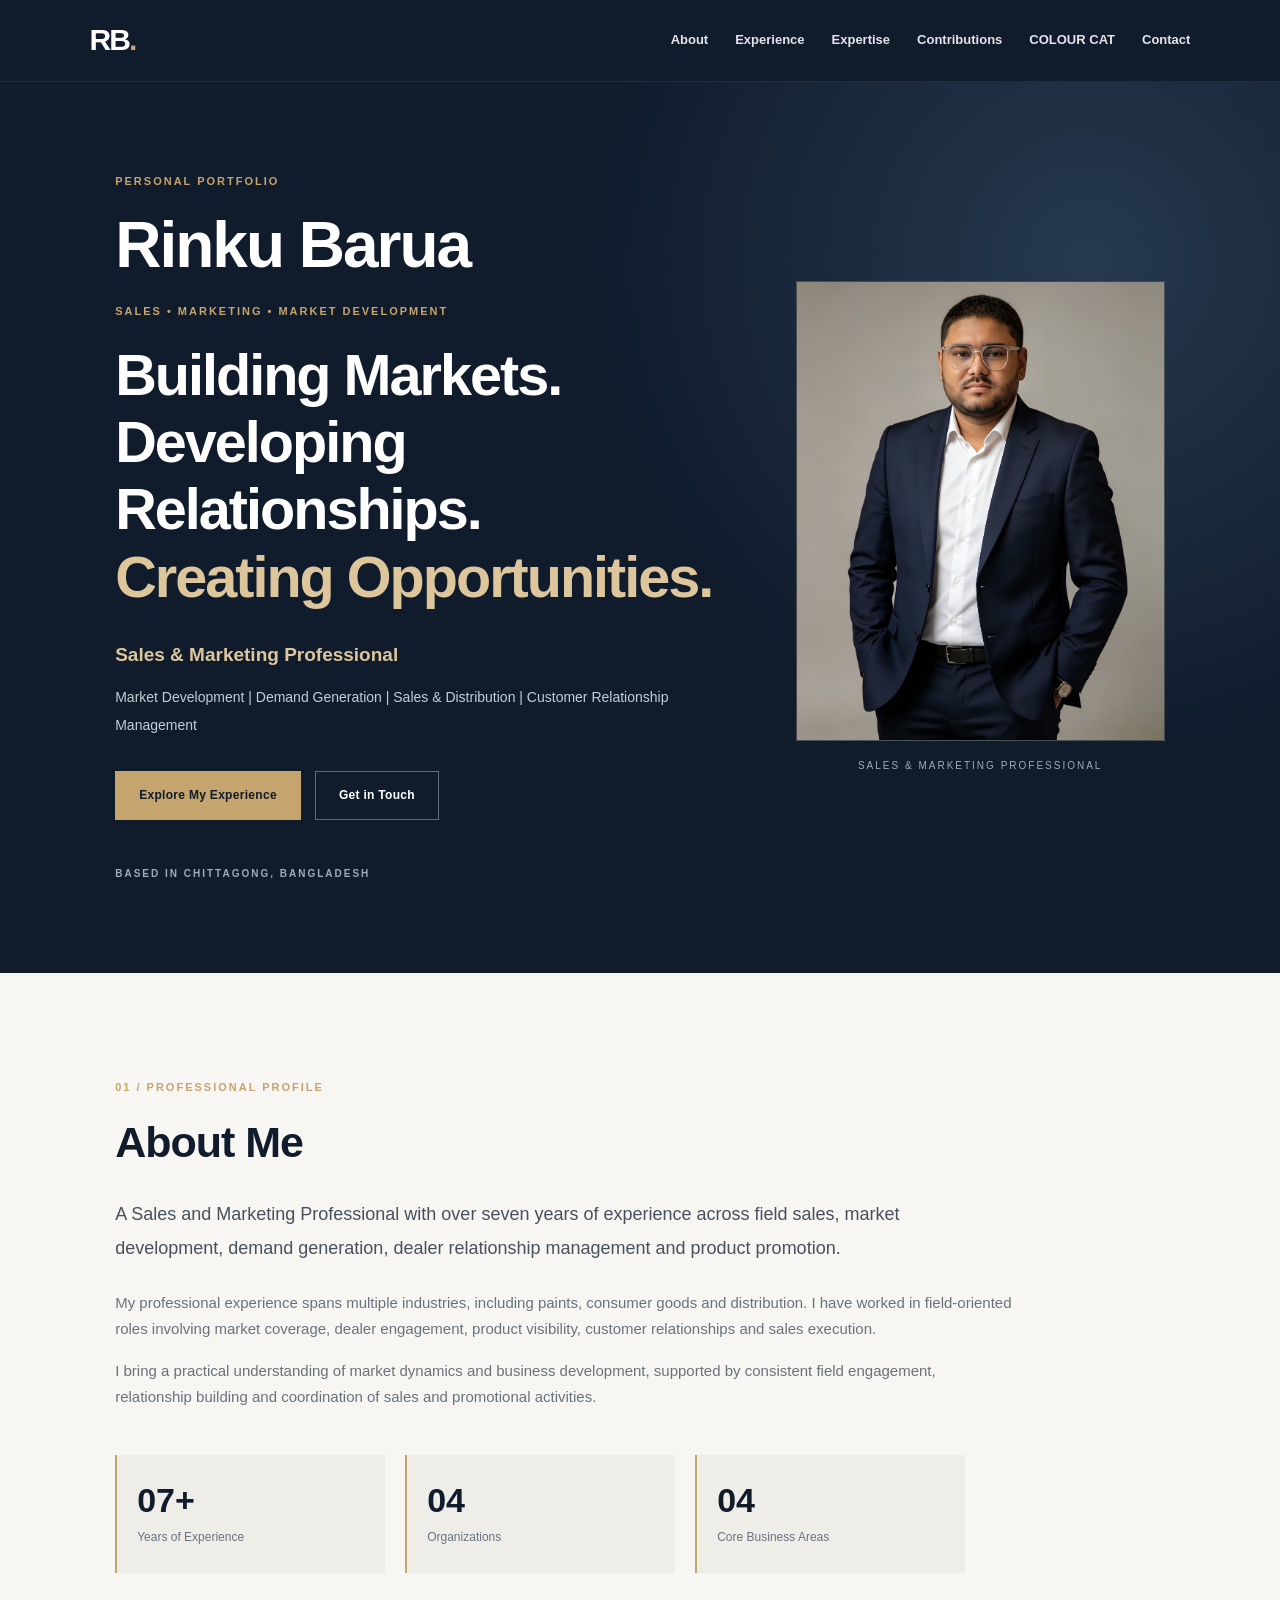
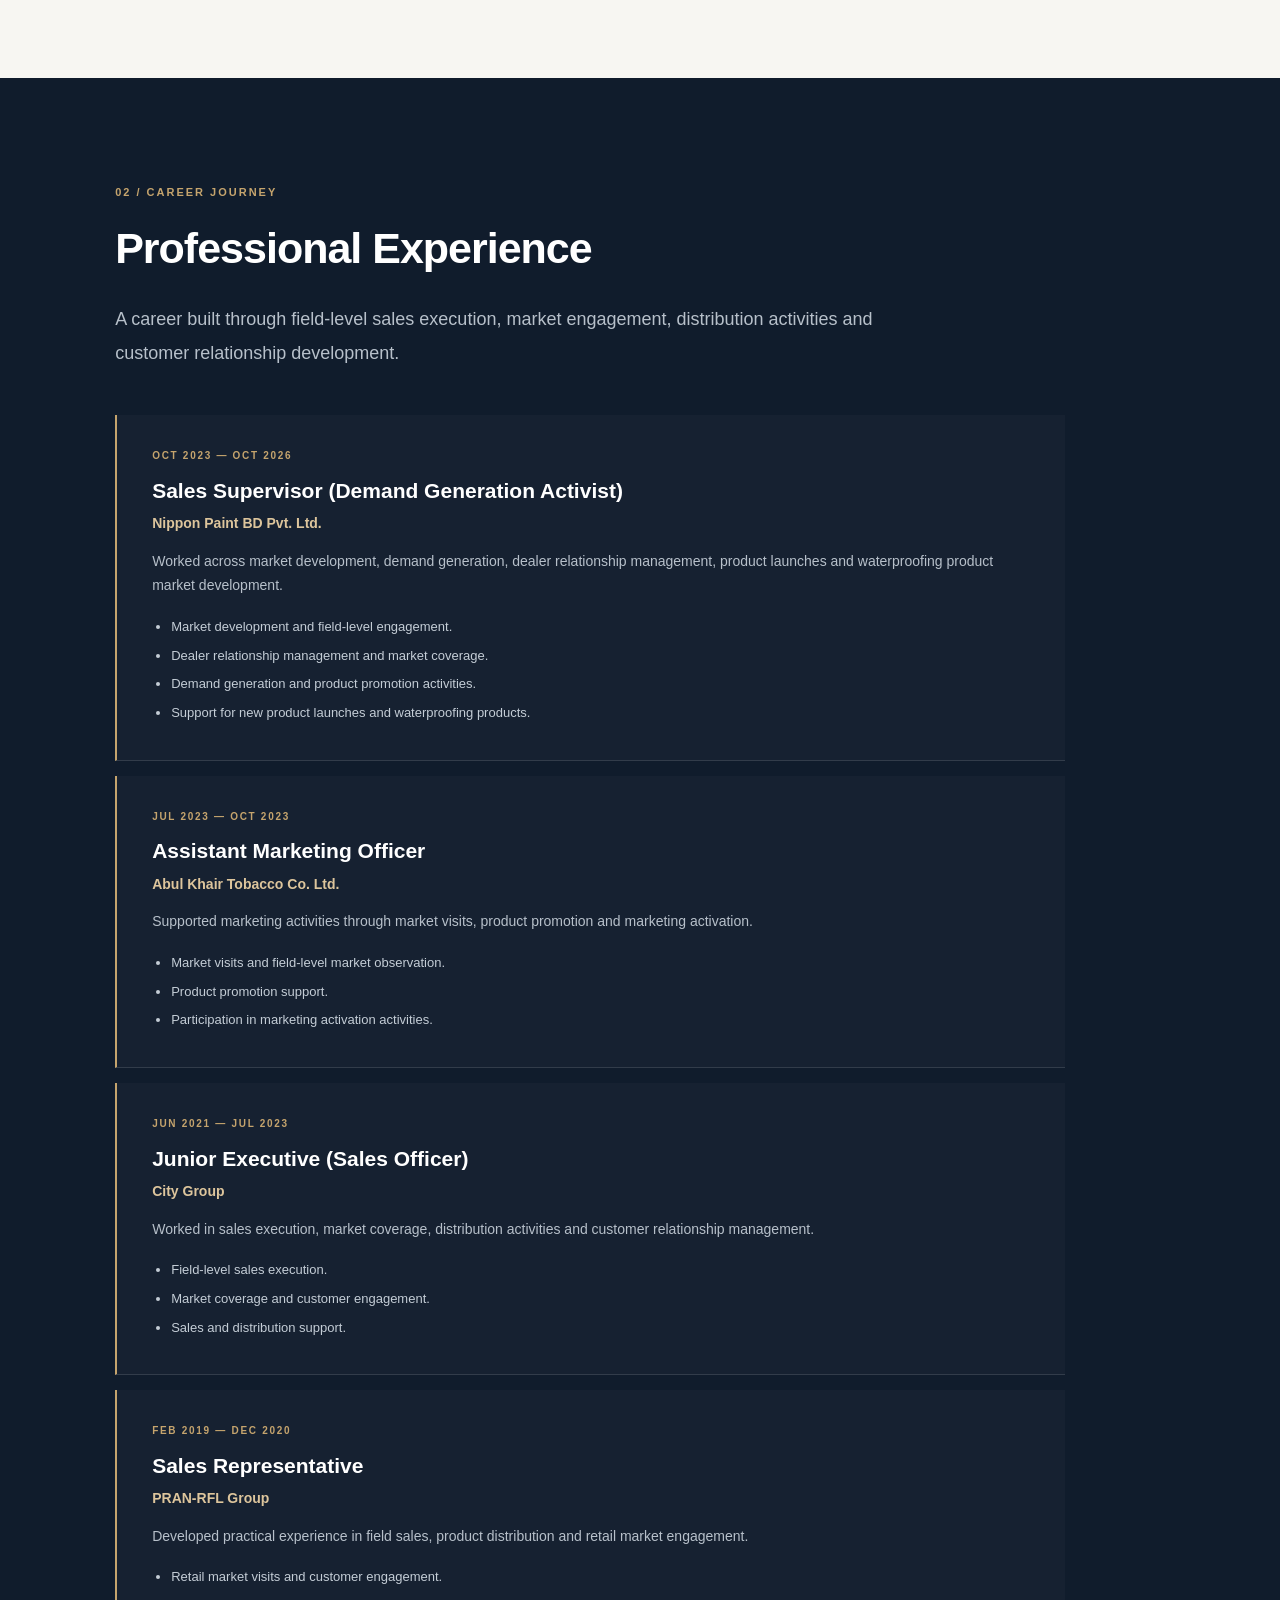
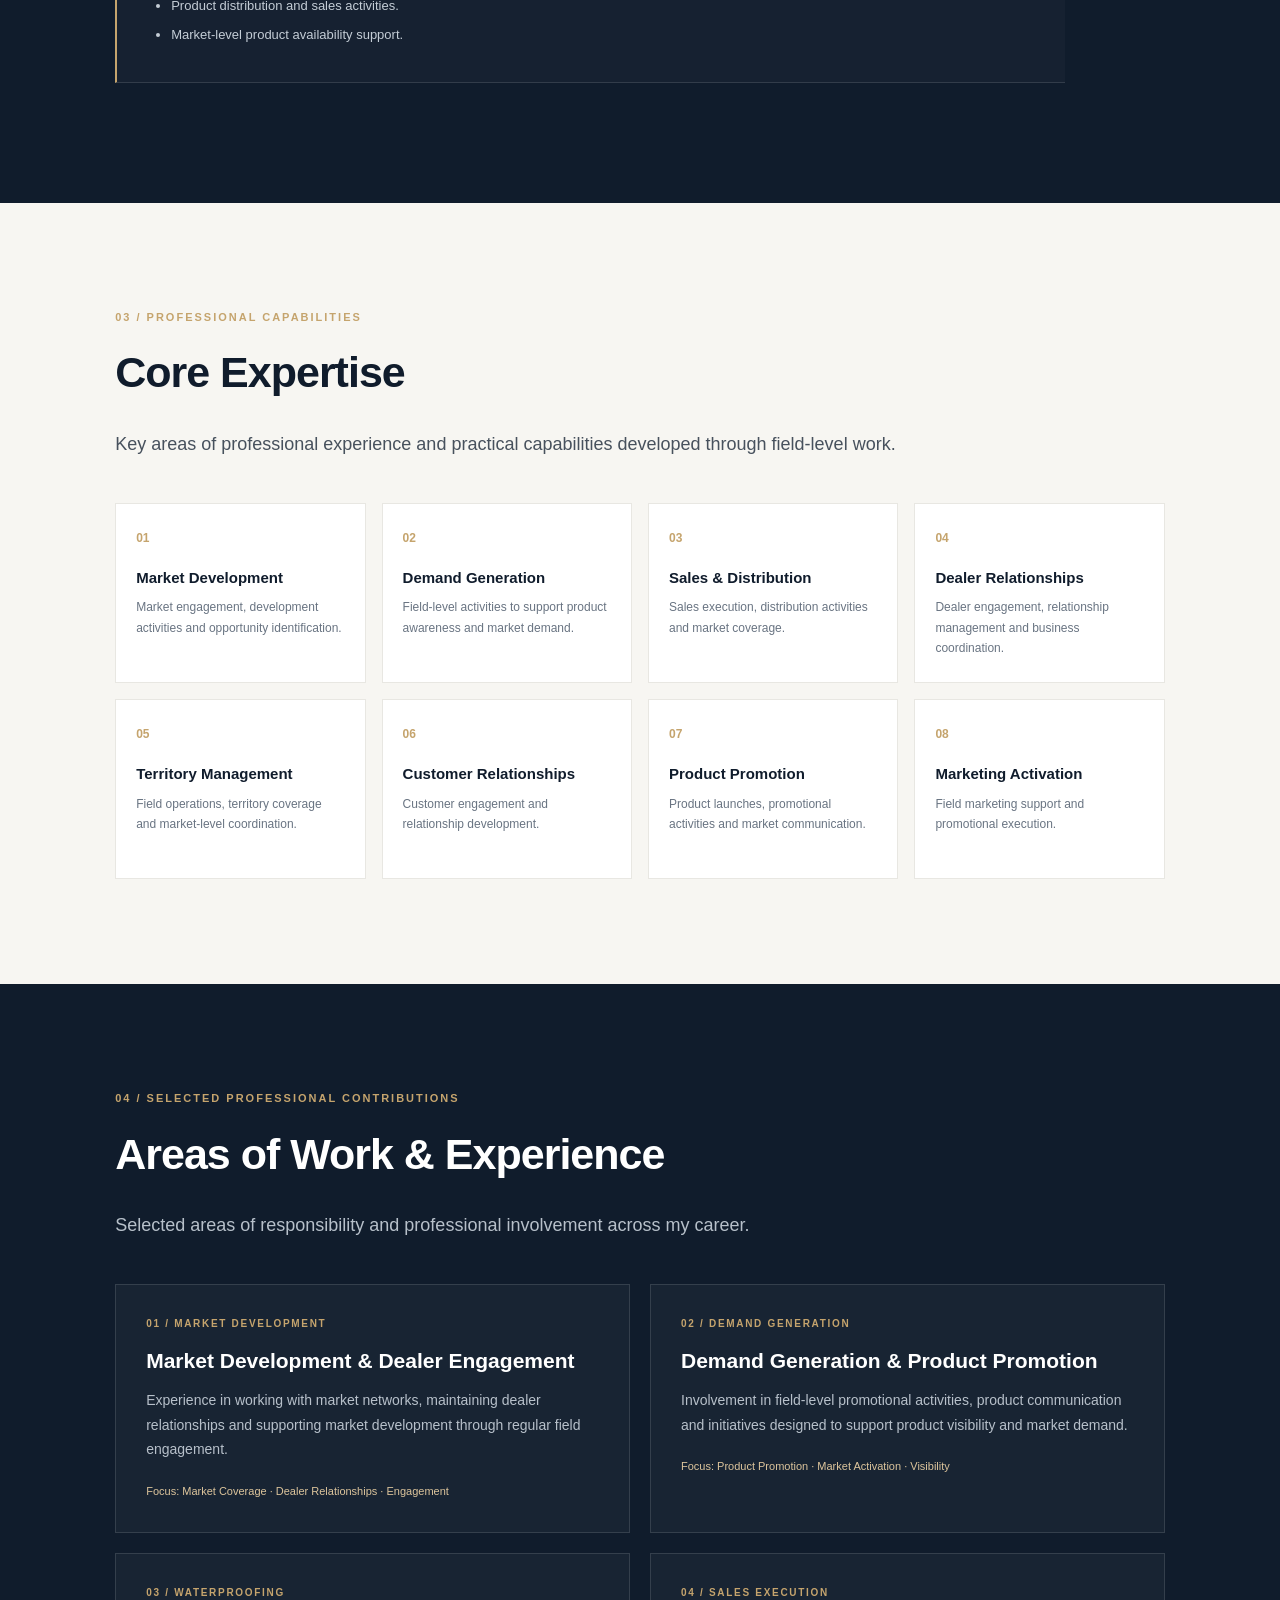
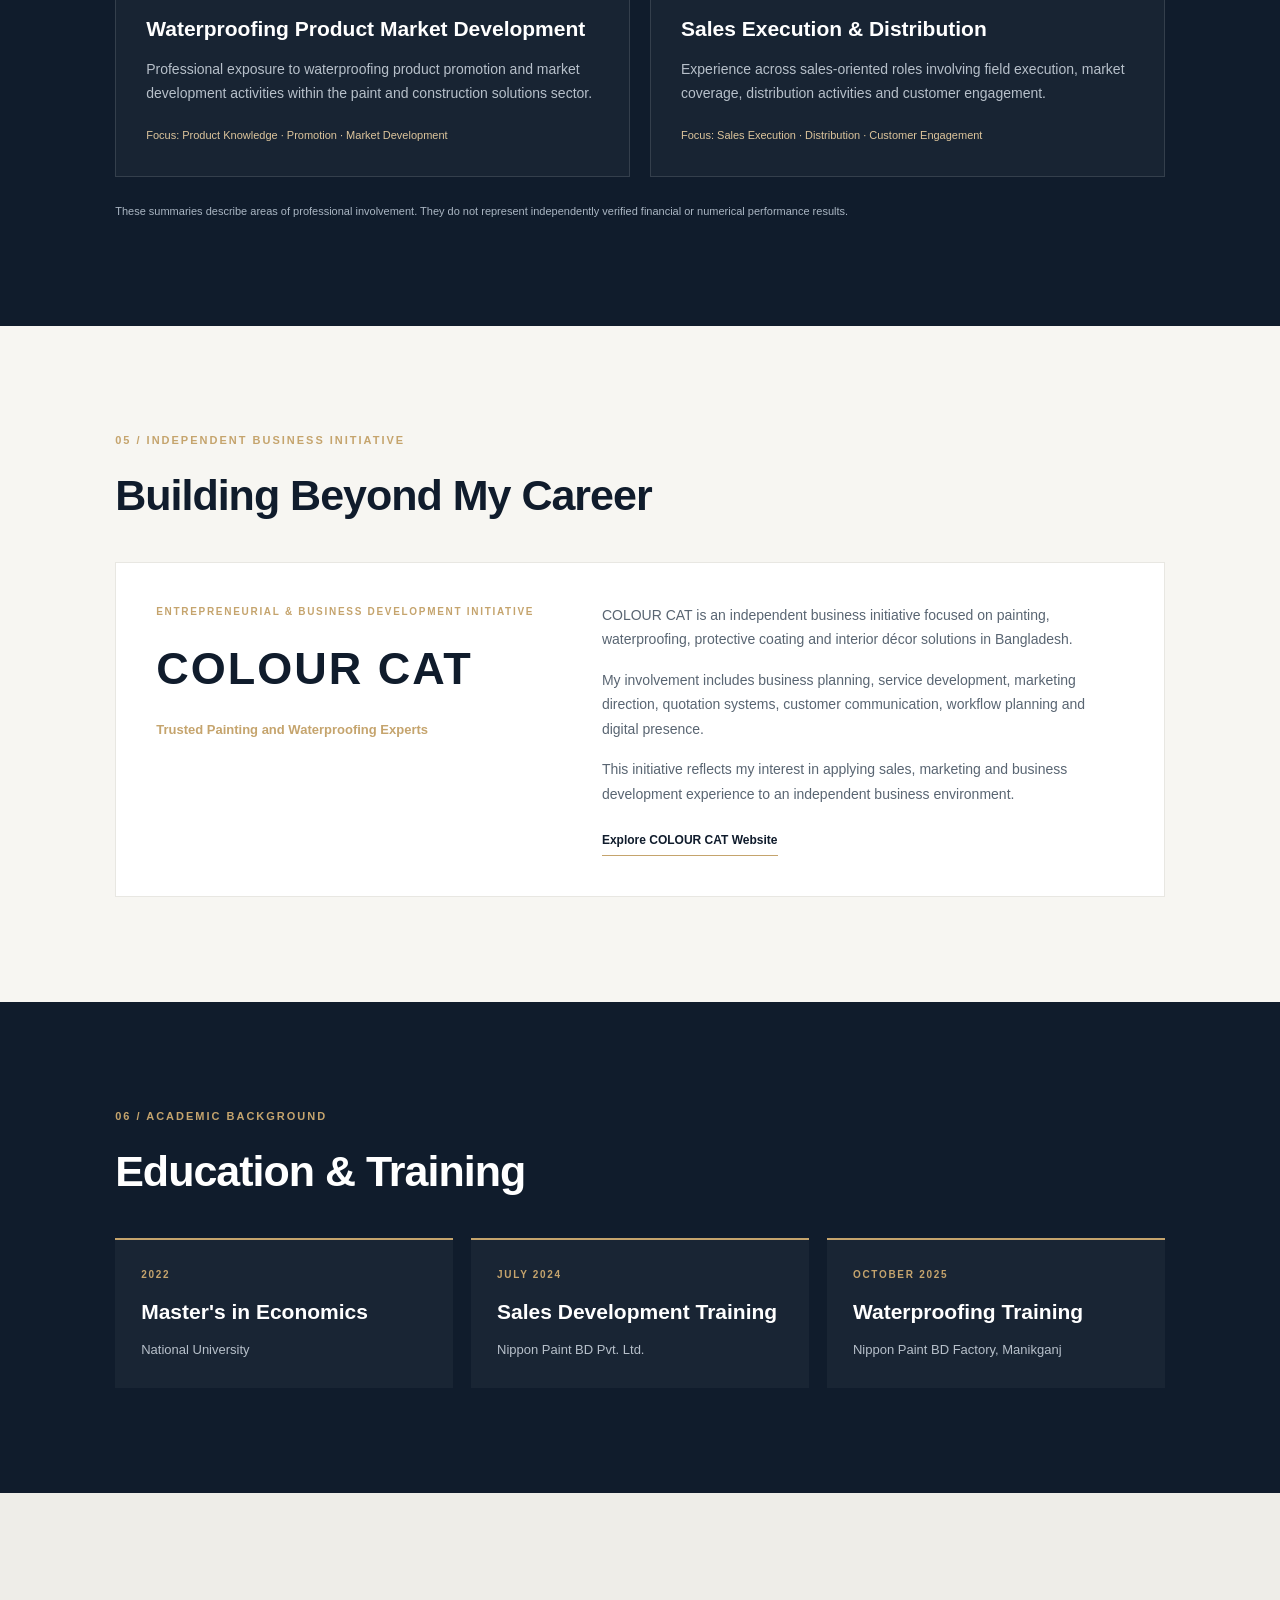
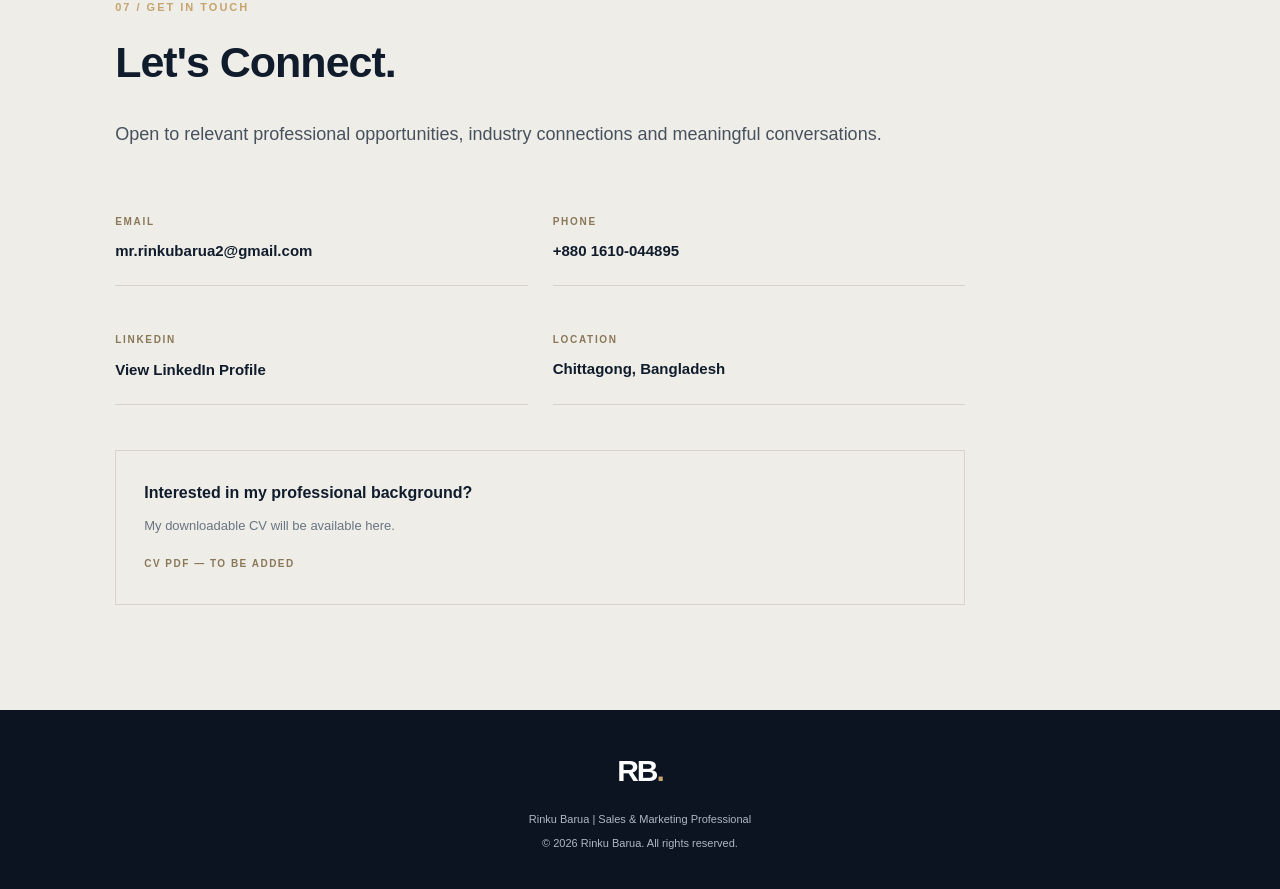
==== commit eda94aee: "Connect portfolio to published content renderer" ====
--- a/index.html
+++ b/index.html
@@ -637,6 +637,7 @@
   </footer>
 
 
+  <script src="site-content.js"></script>
   <script src="script.js"></script>
 
 </body>
--- a/style.css
+++ b/style.css
@@ -49,6 +49,10 @@
   font: inherit;
 }
 
+/* =========================================
+   HEADER & NAVIGATION
+========================================= */
+
 .site-header {
   min-height: 82px;
   padding: 0 7%;
@@ -106,7 +110,9 @@
   margin: 6px 0;
 }
 
-/* HERO */
+/* =========================================
+   HERO SECTION
+========================================= */
 
 .hero {
   min-height: 690px;
@@ -219,65 +225,37 @@
   margin-top: 45px;
 }
 
+/* =========================================
+   PROFESSIONAL PORTRAIT
+========================================= */
+
 .hero-visual {
   width: 100%;
   max-width: 390px;
   justify-self: end;
 }
 
-.portrait-placeholder {
-  min-height: 440px;
+.portrait-frame {
+  width: 100%;
+  max-width: 380px;
+  height: 460px;
+  overflow: hidden;
+  border: 1px solid var(--border);
+  position: relative;
   background: linear-gradient(145deg, #24384f, #172638);
-  border: 1px solid var(--border);
-  display: flex;
-  flex-direction: column;
-  justify-content: center;
-  align-items: center;
-  position: relative;
-}
-
-.portrait-placeholder::before,
-.portrait-placeholder::after {
-  content: "";
-  position: absolute;
-  width: 50px;
-  height: 50px;
-  border-color: var(--gold);
-  border-style: solid;
-  opacity: 0.7;
-}
-
-.portrait-placeholder::before {
-  top: 15px;
-  left: 15px;
-  border-width: 1px 0 0 1px;
-}
-
-.portrait-placeholder::after {
-  right: 15px;
-  bottom: 15px;
-  border-width: 0 1px 1px 0;
-}
-
-.portrait-placeholder span {
-  font-size: 92px;
-  font-weight: 800;
-  color: rgba(255,255,255,0.13);
-  line-height: 1.2;
-}
-
-.portrait-placeholder p {
-  color: var(--gold-light);
-  font-size: 13px;
-  font-weight: 600;
-  margin-top: 12px;
-}
-
-.portrait-placeholder small {
-  color: #9ba9b7;
-  font-size: 9px;
-  letter-spacing: 2px;
-  margin-top: 8px;
+}
+
+.profile-photo {
+  width: 100%;
+  height: 100%;
+  display: block;
+  object-fit: cover;
+  object-position: center top;
+  transition: transform 0.5s ease;
+}
+
+.portrait-frame:hover .profile-photo {
+  transform: scale(1.025);
 }
 
 .visual-caption {
@@ -288,7 +266,9 @@
   padding-top: 16px;
 }
 
-/* GENERAL SECTIONS */
+/* =========================================
+   GENERAL SECTIONS
+========================================= */
 
 .section {
   padding: 105px 9%;
@@ -334,7 +314,9 @@
   color: var(--dark-muted);
 }
 
-/* PROFILE HIGHLIGHTS */
+/* =========================================
+   PROFILE HIGHLIGHTS
+========================================= */
 
 .profile-highlights {
   display: grid;
@@ -363,7 +345,9 @@
   font-size: 12px;
 }
 
-/* EXPERIENCE */
+/* =========================================
+   PROFESSIONAL EXPERIENCE
+========================================= */
 
 .experience-list {
   margin-top: 45px;
@@ -421,7 +405,9 @@
   padding: 3px 0;
 }
 
-/* EXPERTISE */
+/* =========================================
+   CORE EXPERTISE
+========================================= */
 
 .expertise-grid {
   display: grid;
@@ -465,7 +451,9 @@
   line-height: 1.7;
 }
 
-/* CONTRIBUTIONS */
+/* =========================================
+   PROFESSIONAL CONTRIBUTIONS
+========================================= */
 
 .contribution-grid {
   display: grid;
@@ -508,7 +496,9 @@
   max-width: 800px;
 }
 
-/* COLOUR CAT INITIATIVE */
+/* =========================================
+   COLOUR CAT INITIATIVE
+========================================= */
 
 .initiative {
   display: grid;
@@ -554,7 +544,9 @@
   color: #a17c40;
 }
 
-/* EDUCATION */
+/* =========================================
+   EDUCATION & TRAINING
+========================================= */
 
 .education-grid {
   display: grid;
@@ -578,7 +570,9 @@
   font-size: 13px;
 }
 
-/* CONTACT */
+/* =========================================
+   CONTACT
+========================================= */
 
 .contact-section {
   background: #eeede8;
@@ -646,7 +640,9 @@
   margin-top: 17px;
 }
 
-/* FOOTER */
+/* =========================================
+   FOOTER
+========================================= */
 
 .site-footer {
   padding: 35px 9%;
@@ -665,7 +661,9 @@
   margin-top: 5px;
 }
 
-/* RESPONSIVE TABLET */
+/* =========================================
+   RESPONSIVE TABLET
+========================================= */
 
 @media (max-width: 1000px) {
 
@@ -696,7 +694,9 @@
 
 }
 
-/* RESPONSIVE MOBILE */
+/* =========================================
+   RESPONSIVE MOBILE
+========================================= */
 
 @media (max-width: 760px) {
 
@@ -777,8 +777,10 @@
     max-width: 360px;
   }
 
-  .portrait-placeholder {
-    min-height: 370px;
+  .portrait-frame {
+    max-width: 320px;
+    height: 400px;
+    margin: 0 auto;
   }
 
   .section {
@@ -869,7 +871,9 @@
 
 }
 
-/* SMALL MOBILE */
+/* =========================================
+   SMALL MOBILE
+========================================= */
 
 @media (max-width: 380px) {
 
